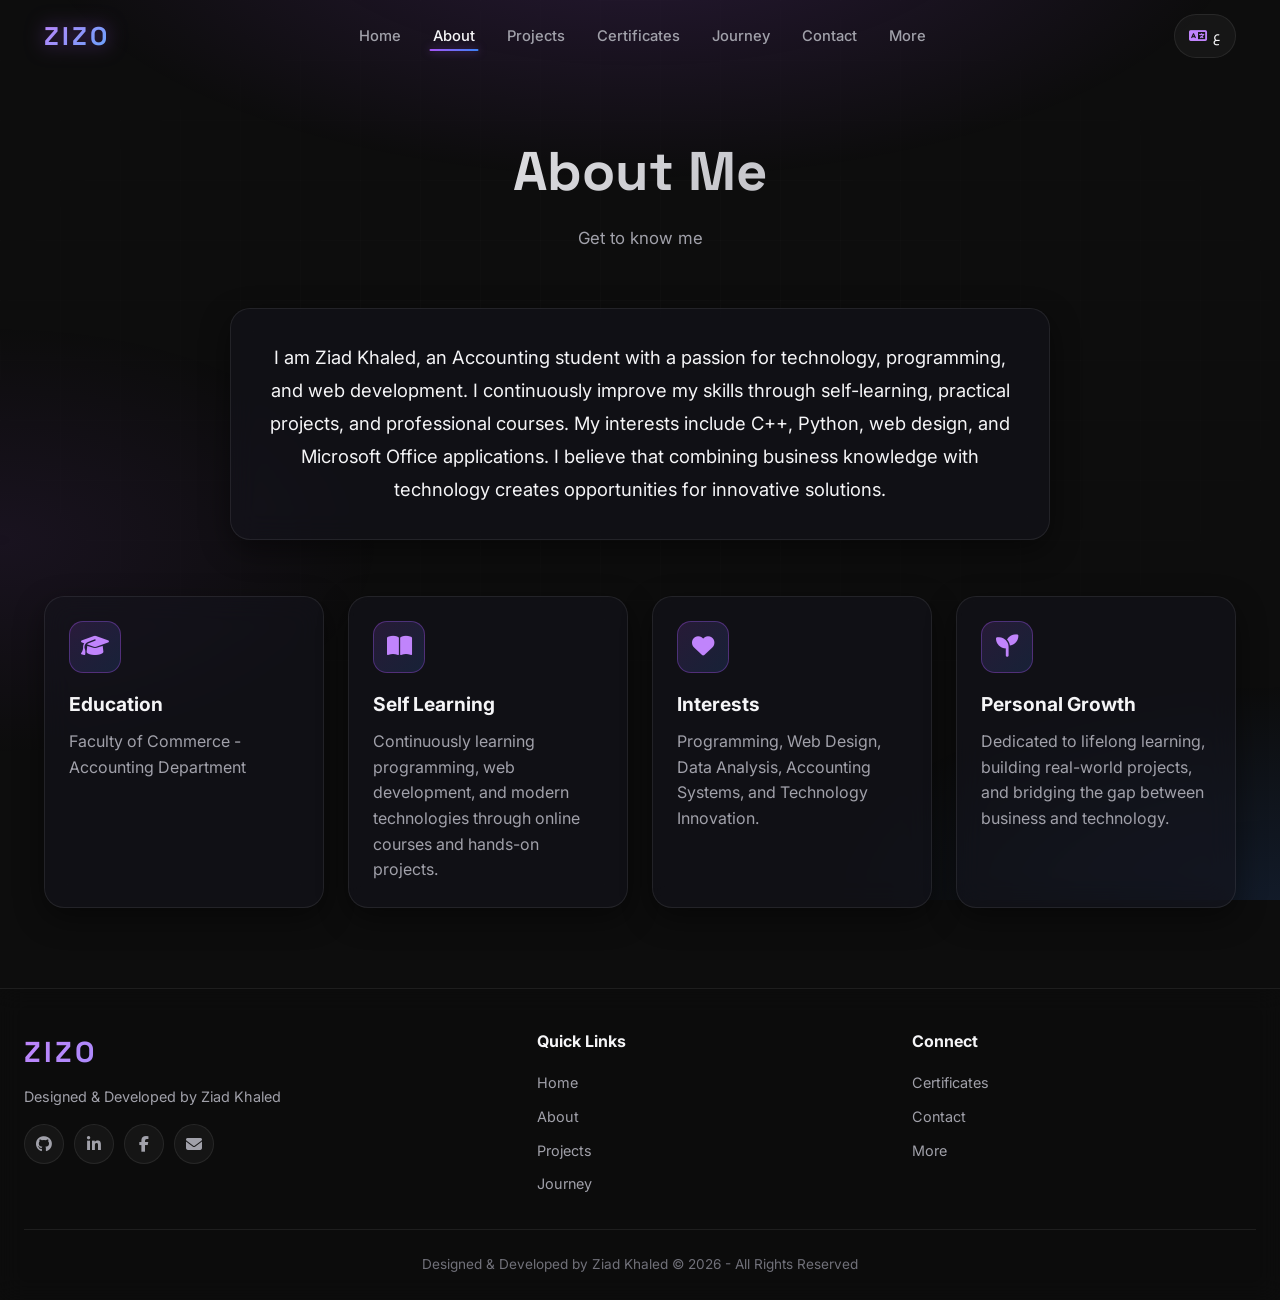
==== about.html @ fcb0c863 "Add files via upload" ====
<!DOCTYPE html>
<html lang="en" dir="ltr">
<head>
  <meta charset="UTF-8">
  <meta name="viewport" content="width=device-width, initial-scale=1.0, viewport-fit=cover">
  <meta name="description" content="About Ziad Khaled - Accounting student passionate about technology, programming, and web development.">
  <meta name="author" content="Ziad Khaled">
  <meta name="theme-color" content="#0D0D0D">
  <title>ZIZO | About</title>
  <link rel="preconnect" href="https://fonts.googleapis.com">
  <link rel="preconnect" href="https://fonts.gstatic.com" crossorigin>
  <link href="https://fonts.googleapis.com/css2?family=Inter:wght@400;500;600;700&family=Space+Grotesk:wght@500;600;700&family=Cairo:wght@400;600;700&display=swap" rel="stylesheet">
  <link rel="stylesheet" href="https://cdnjs.cloudflare.com/ajax/libs/font-awesome/6.5.1/css/all.min.css">
  <link rel="stylesheet" href="css/style.css">
  <link rel="stylesheet" href="css/animations.css">
  <link rel="stylesheet" href="css/responsive.css">
  <link rel="stylesheet" href="css/themes.css">
</head>
<body>
  <nav class="navbar">
    <div class="nav-inner">
      <a href="index.html" class="nav-logo">ZIZO</a>
      <ul class="nav-links">
        <li><a href="index.html" data-i18n="nav.home">Home</a></li>
        <li><a href="about.html" data-i18n="nav.about">About</a></li>
        <li><a href="projects.html" data-i18n="nav.projects">Projects</a></li>
        <li><a href="certificates.html" data-i18n="nav.certificates">Certificates</a></li>
        <li><a href="journey.html" data-i18n="nav.journey">Journey</a></li>
        <li><a href="contact.html" data-i18n="nav.contact">Contact</a></li>
        <li><a href="more.html" data-i18n="nav.more">More</a></li>
      </ul>
      <div class="nav-right">
        <button class="lang-switch" aria-label="Switch language"><i class="fa-solid fa-language"></i><span>ع</span></button>
        <button class="nav-toggle" aria-label="Toggle menu"><span></span><span></span><span></span></button>
      </div>
    </div>
  </nav>

  <main>
    <div class="page page-fade">
      <div class="page-header reveal">
        <h1 class="page-title" data-i18n="about.title">About Me</h1>
        <p class="page-subtitle" data-i18n="about.subtitle">Get to know me</p>
      </div>

      <p class="about-bio glass-card reveal" data-i18n="about.bio">I am Ziad Khaled, an Accounting student with a passion for technology, programming, and web development.</p>

      <div class="about-grid">
        <div class="about-card glass-card reveal">
          <div class="icon"><i class="fa-solid fa-graduation-cap"></i></div>
          <h3 data-i18n="about.educationTitle">Education</h3>
          <p data-i18n="about.education">Faculty of Commerce - Accounting Department</p>
        </div>
        <div class="about-card glass-card reveal">
          <div class="icon"><i class="fa-solid fa-book-open"></i></div>
          <h3 data-i18n="about.selfLearningTitle">Self Learning</h3>
          <p data-i18n="about.selfLearning">Continuously learning programming and modern technologies.</p>
        </div>
        <div class="about-card glass-card reveal">
          <div class="icon"><i class="fa-solid fa-heart"></i></div>
          <h3 data-i18n="about.interestsTitle">Interests</h3>
          <p data-i18n="about.interests">Programming, Web Design, Data Analysis, Accounting Systems.</p>
        </div>
        <div class="about-card glass-card reveal">
          <div class="icon"><i class="fa-solid fa-seedling"></i></div>
          <h3 data-i18n="about.growthTitle">Personal Growth</h3>
          <p data-i18n="about.growth">Dedicated to lifelong learning and building real-world projects.</p>
        </div>
      </div>
    </div>
  </main>

  <footer class="footer">
    <div class="footer-inner">
      <div class="footer-brand">
        <div class="logo">ZIZO</div>
        <p data-i18n="footer.designedBy">Designed &amp; Developed by Ziad Khaled</p>
        <div class="footer-social" style="margin-top:16px">
          <a href="https://github.com/ziadx6" target="_blank" rel="noopener" aria-label="GitHub"><i class="fa-brands fa-github"></i></a>
          <a href="https://www.linkedin.com/in/ziad-khalid-x6" target="_blank" rel="noopener" aria-label="LinkedIn"><i class="fa-brands fa-linkedin-in"></i></a>
          <a href="https://www.facebook.com/Ziad.x6" target="_blank" rel="noopener" aria-label="Facebook"><i class="fa-brands fa-facebook-f"></i></a>
          <a href="mailto:ziad.khalid.x6@gmail.com" aria-label="Email"><i class="fa-solid fa-envelope"></i></a>
        </div>
      </div>
      <div class="footer-col">
        <h4 data-i18n="footer.quickLinks">Quick Links</h4>
        <ul>
          <li><a href="index.html" data-i18n="nav.home">Home</a></li>
          <li><a href="about.html" data-i18n="nav.about">About</a></li>
          <li><a href="projects.html" data-i18n="nav.projects">Projects</a></li>
          <li><a href="journey.html" data-i18n="nav.journey">Journey</a></li>
        </ul>
      </div>
      <div class="footer-col">
        <h4 data-i18n="footer.connect">Connect</h4>
        <ul>
          <li><a href="certificates.html" data-i18n="nav.certificates">Certificates</a></li>
          <li><a href="contact.html" data-i18n="nav.contact">Contact</a></li>
          <li><a href="more.html" data-i18n="nav.more">More</a></li>
        </ul>
      </div>
    </div>
    <div class="footer-bottom">
      <span data-i18n="footer.designedBy">Designed &amp; Developed by Ziad Khaled</span> &copy; <span id="year"></span> - <span data-i18n="footer.rights">All Rights Reserved</span>
    </div>
  </footer>

  <script src="js/storage.js"></script>
  <script src="js/translations.js"></script>
  <script src="js/language.js"></script>
  <script src="js/main.js"></script>
  <script>document.getElementById('year').textContent = new Date().getFullYear();</script>
</body>
</html>
---- css/style.css ----
:root {
  --bg: #0D0D0D;
  --bg-soft: #141414;
  --bg-card: rgba(20, 20, 30, 0.55);
  --surface: rgba(255, 255, 255, 0.04);
  --surface-hover: rgba(255, 255, 255, 0.08);

  --purple: #A855F7;
  --purple-bright: #C084FC;
  --purple-neon: #B15CFF;
  --purple-glow: rgba(168, 85, 247, 0.55);
  --purple-soft: rgba(168, 85, 247, 0.15);

  --blue: #3B82F6;
  --blue-bright: #60A5FA;
  --blue-glow: rgba(59, 130, 246, 0.5);
  --blue-soft: rgba(59, 130, 246, 0.15);

  --text: #F5F5F7;
  --text-muted: #A1A1AA;
  --text-dim: #71717A;

  --border: rgba(255, 255, 255, 0.08);
  --border-glow: rgba(168, 85, 247, 0.35);

  --success: #22C55E;
  --warning: #F59E0B;
  --error: #EF4444;

  --radius-sm: 8px;
  --radius: 14px;
  --radius-lg: 20px;
  --radius-xl: 28px;

  --glass-blur: 14px;

  --shadow-sm: 0 4px 12px rgba(0, 0, 0, 0.3);
  --shadow: 0 10px 30px rgba(0, 0, 0, 0.45);
  --shadow-lg: 0 20px 60px rgba(0, 0, 0, 0.55);
  --shadow-neon: 0 0 24px rgba(168, 85, 247, 0.35);

  --space-1: 8px;
  --space-2: 16px;
  --space-3: 24px;
  --space-4: 32px;
  --space-5: 40px;
  --space-6: 56px;
  --space-7: 80px;
  --space-8: 112px;

  --font-sans: 'Inter', 'Cairo', -apple-system, BlinkMacSystemFont, 'Segoe UI', sans-serif;
  --font-display: 'Space Grotesk', 'Cairo', sans-serif;

  --header-h: 72px;
  --max-w: 1240px;
  --transition: 0.3s cubic-bezier(0.4, 0, 0.2, 1);
  --transition-slow: 0.6s cubic-bezier(0.4, 0, 0.2, 1);
}

* {
  margin: 0;
  padding: 0;
  box-sizing: border-box;
}

html {
  scroll-behavior: smooth;
  -webkit-text-size-adjust: 100%;
}

body {
  font-family: var(--font-sans);
  background: var(--bg);
  color: var(--text);
  line-height: 1.6;
  overflow-x: hidden;
  min-height: 100vh;
  position: relative;
}

body.no-scroll {
  overflow: hidden;
}

body::before {
  content: '';
  position: fixed;
  inset: 0;
  background:
    radial-gradient(ellipse 80% 50% at 50% -10%, rgba(168, 85, 247, 0.18), transparent 60%),
    radial-gradient(ellipse 60% 40% at 100% 100%, rgba(59, 130, 246, 0.12), transparent 60%),
    radial-gradient(ellipse 50% 40% at 0% 60%, rgba(168, 85, 247, 0.08), transparent 60%);
  z-index: -2;
  pointer-events: none;
}

body::after {
  content: '';
  position: fixed;
  inset: 0;
  background-image:
    linear-gradient(rgba(255, 255, 255, 0.015) 1px, transparent 1px),
    linear-gradient(90deg, rgba(255, 255, 255, 0.015) 1px, transparent 1px);
  background-size: 60px 60px;
  z-index: -1;
  pointer-events: none;
  mask-image: radial-gradient(ellipse 100% 80% at 50% 40%, black, transparent 80%);
}

a { color: inherit; text-decoration: none; }
ul { list-style: none; }
img { max-width: 100%; display: block; }
button { font-family: inherit; cursor: pointer; border: none; background: none; }
input, textarea { font-family: inherit; }

::selection {
  background: var(--purple-glow);
  color: #fff;
}

::-webkit-scrollbar { width: 10px; }
::-webkit-scrollbar-track { background: var(--bg); }
::-webkit-scrollbar-thumb {
  background: linear-gradient(var(--purple), var(--blue));
  border-radius: 10px;
}

/* ============ LOADING SCREEN ============ */
.loading-screen {
  position: fixed;
  inset: 0;
  z-index: 10000;
  background: var(--bg);
  display: flex;
  flex-direction: column;
  align-items: center;
  justify-content: center;
  gap: 28px;
  transition: opacity 0.6s ease, visibility 0.6s ease;
}
.loading-screen.hidden {
  opacity: 0;
  visibility: hidden;
  pointer-events: none;
}
.loading-brand {
  font-family: var(--font-display);
  font-size: clamp(3rem, 10vw, 5.5rem);
  font-weight: 700;
  letter-spacing: 6px;
  background: linear-gradient(135deg, var(--purple-bright), var(--blue-bright));
  -webkit-background-clip: text;
  background-clip: text;
  color: transparent;
  filter: drop-shadow(0 0 28px var(--purple-glow));
  animation: pulseGlow 2s ease-in-out infinite;
}
.loading-text {
  color: var(--text-muted);
  font-size: 0.95rem;
  letter-spacing: 1px;
  text-transform: uppercase;
}
.loading-bar {
  width: min(260px, 70vw);
  height: 4px;
  background: rgba(255, 255, 255, 0.08);
  border-radius: 99px;
  overflow: hidden;
}
.loading-bar-fill {
  height: 100%;
  width: 0;
  background: linear-gradient(90deg, var(--purple), var(--blue));
  border-radius: 99px;
  animation: loadFill 1.6s ease-in-out forwards;
  box-shadow: 0 0 12px var(--purple-glow);
}

/* ============ INTRO SCREEN ============ */
.intro-screen {
  position: fixed;
  inset: 0;
  z-index: 9000;
  background: radial-gradient(ellipse at center, #15101f 0%, var(--bg) 70%);
  display: flex;
  flex-direction: column;
  align-items: center;
  justify-content: center;
  gap: 32px;
  padding: var(--space-3);
  transition: opacity 0.7s ease, visibility 0.7s ease;
}
.intro-screen.hidden {
  opacity: 0;
  visibility: hidden;
  pointer-events: none;
}
#particles-intro {
  position: absolute;
  inset: 0;
  z-index: 0;
}
.intro-inner {
  position: relative;
  z-index: 2;
  display: flex;
  flex-direction: column;
  align-items: center;
  gap: 28px;
  text-align: center;
}
.intro-profile {
  width: 140px;
  height: 140px;
  border-radius: 50%;
  background: linear-gradient(135deg, var(--purple), var(--blue));
  padding: 4px;
  animation: float 4s ease-in-out infinite;
  box-shadow: 0 0 50px var(--purple-glow);
}
.intro-profile img {
  width: 100%;
  height: 100%;
  border-radius: 50%;
  object-fit: cover;
  background: var(--bg-soft);
}
.intro-brand {
  font-family: var(--font-display);
  font-size: clamp(3.5rem, 12vw, 6rem);
  font-weight: 700;
  letter-spacing: 8px;
  background: linear-gradient(135deg, var(--purple-bright), var(--blue-bright));
  -webkit-background-clip: text;
  background-clip: text;
  color: transparent;
  filter: drop-shadow(0 0 32px var(--purple-glow));
  line-height: 1;
}
.intro-underline {
  width: 0;
  height: 3px;
  background: linear-gradient(90deg, var(--purple), var(--blue));
  border-radius: 99px;
  box-shadow: 0 0 16px var(--purple-glow);
  animation: underlineGrow 1.4s ease 0.4s forwards;
}
.intro-typed {
  font-size: clamp(1.1rem, 3.5vw, 1.6rem);
  color: var(--text);
  min-height: 2.4em;
  font-weight: 500;
  display: flex;
  align-items: center;
  justify-content: center;
  flex-wrap: wrap;
  gap: 4px;
}
.intro-typed .cursor {
  display: inline-block;
  width: 3px;
  height: 1.2em;
  background: var(--purple-bright);
  margin-inline-start: 4px;
  animation: blink 0.9s step-end infinite;
  box-shadow: 0 0 8px var(--purple-glow);
}
.intro-enter {
  margin-top: 12px;
  padding: 16px 44px;
  font-size: 1.05rem;
  font-weight: 600;
  letter-spacing: 1px;
  color: #fff;
  border-radius: 99px;
  background: linear-gradient(135deg, var(--purple), var(--blue));
  box-shadow: 0 8px 30px var(--purple-glow);
  transition: transform var(--transition), box-shadow var(--transition);
  position: relative;
  overflow: hidden;
}
.intro-enter::before {
  content: '';
  position: absolute;
  inset: 0;
  background: linear-gradient(135deg, var(--blue), var(--purple));
  opacity: 0;
  transition: opacity var(--transition);
}
.intro-enter span { position: relative; z-index: 1; }
.intro-enter:hover {
  transform: scale(1.06);
  box-shadow: 0 12px 44px var(--purple-glow), 0 0 24px var(--blue-glow);
}
.intro-enter:hover::before { opacity: 1; }
.intro-lang {
  margin-top: 4px;
  padding: 8px 16px;
  font-size: 0.8rem;
  opacity: 0.8;
  border: 1px solid var(--border);
  background: var(--surface);
}
.intro-lang:hover { opacity: 1; }

/* ============ NAVBAR ============ */
.navbar {
  position: fixed;
  top: 0;
  left: 0;
  right: 0;
  height: var(--header-h);
  z-index: 1000;
  display: flex;
  align-items: center;
  transition: background var(--transition), box-shadow var(--transition), backdrop-filter var(--transition);
}
.navbar.scrolled {
  background: rgba(13, 13, 13, 0.72);
  backdrop-filter: blur(16px);
  -webkit-backdrop-filter: blur(16px);
  box-shadow: 0 4px 24px rgba(0, 0, 0, 0.4);
  border-bottom: 1px solid var(--border);
}
.nav-inner {
  width: 100%;
  max-width: var(--max-w);
  margin: 0 auto;
  padding: 0 var(--space-3);
  display: flex;
  align-items: center;
  justify-content: space-between;
  gap: var(--space-3);
}
.nav-logo {
  font-family: var(--font-display);
  font-size: 1.6rem;
  font-weight: 700;
  letter-spacing: 3px;
  background: linear-gradient(135deg, var(--purple-bright), var(--blue-bright));
  -webkit-background-clip: text;
  background-clip: text;
  color: transparent;
  filter: drop-shadow(0 0 10px var(--purple-glow));
  transition: filter var(--transition);
}
.nav-logo:hover { filter: drop-shadow(0 0 18px var(--purple-glow)); }
.nav-links {
  display: flex;
  align-items: center;
  gap: 4px;
}
.nav-links a {
  position: relative;
  padding: 8px 14px;
  font-size: 0.92rem;
  font-weight: 500;
  color: var(--text-muted);
  border-radius: var(--radius-sm);
  transition: color var(--transition), background var(--transition);
}
.nav-links a::after {
  content: '';
  position: absolute;
  bottom: 2px;
  left: 50%;
  transform: translateX(-50%);
  width: 0;
  height: 2px;
  background: linear-gradient(90deg, var(--purple), var(--blue));
  border-radius: 99px;
  transition: width var(--transition);
  box-shadow: 0 0 8px var(--purple-glow);
}
.nav-links a:hover { color: var(--text); }
.nav-links a:hover::after,
.nav-links a.active::after { width: 70%; }
.nav-links a.active { color: var(--text); }
.nav-right { display: flex; align-items: center; gap: 10px; }
.lang-switch {
  display: flex;
  align-items: center;
  gap: 6px;
  padding: 8px 14px;
  border-radius: 99px;
  border: 1px solid var(--border);
  background: var(--surface);
  color: var(--text);
  font-size: 0.85rem;
  font-weight: 600;
  transition: border-color var(--transition), background var(--transition), box-shadow var(--transition);
}
.lang-switch:hover {
  border-color: var(--border-glow);
  background: var(--purple-soft);
  box-shadow: var(--shadow-neon);
}
.lang-switch i { font-size: 0.9rem; color: var(--purple-bright); }
.nav-toggle {
  display: none;
  flex-direction: column;
  gap: 5px;
  padding: 8px;
}
.nav-toggle span {
  width: 24px;
  height: 2px;
  background: var(--text);
  border-radius: 2px;
  transition: transform var(--transition), opacity var(--transition);
}
.nav-toggle.active span:nth-child(1) { transform: translateY(7px) rotate(45deg); }
.nav-toggle.active span:nth-child(2) { opacity: 0; }
.nav-toggle.active span:nth-child(3) { transform: translateY(-7px) rotate(-45deg); }

/* ============ MAIN LAYOUT ============ */
main { padding-top: var(--header-h); }
.page { max-width: var(--max-w); margin: 0 auto; padding: var(--space-6) var(--space-3) var(--space-7); }
.page-header { text-align: center; margin-bottom: var(--space-6); }
.page-title {
  font-family: var(--font-display);
  font-size: clamp(2.2rem, 6vw, 3.4rem);
  font-weight: 700;
  margin-bottom: 10px;
  background: linear-gradient(135deg, #fff, var(--text-muted));
  -webkit-background-clip: text;
  background-clip: text;
  color: transparent;
}
.page-subtitle { color: var(--text-muted); font-size: 1.05rem; }

/* ============ HERO (HOME) ============ */
.hero {
  min-height: calc(100vh - var(--header-h));
  display: flex;
  align-items: center;
  justify-content: center;
  padding: var(--space-6) var(--space-3);
}
.hero-inner {
  max-width: var(--max-w);
  display: grid;
  grid-template-columns: 1.1fr 0.9fr;
  gap: var(--space-6);
  align-items: center;
  width: 100%;
}
.hero-text { text-align: start; }
.hero-greeting {
  display: inline-flex;
  align-items: center;
  gap: 8px;
  padding: 6px 16px;
  border-radius: 99px;
  background: var(--purple-soft);
  border: 1px solid var(--border-glow);
  color: var(--purple-bright);
  font-size: 0.85rem;
  font-weight: 600;
  margin-bottom: var(--space-2);
}
.hero-greeting i { font-size: 0.8rem; }
.hero-name {
  font-family: var(--font-display);
  font-size: clamp(2.5rem, 7vw, 4.5rem);
  font-weight: 700;
  line-height: 1.1;
  margin-bottom: var(--space-2);
  background: linear-gradient(135deg, #fff 30%, var(--purple-bright) 70%, var(--blue-bright));
  -webkit-background-clip: text;
  background-clip: text;
  color: transparent;
}
.hero-typed {
  font-size: clamp(1.2rem, 3.5vw, 1.7rem);
  font-weight: 600;
  color: var(--purple-bright);
  min-height: 2em;
  margin-bottom: var(--space-2);
  text-shadow: 0 0 18px var(--purple-glow);
  display: flex;
  align-items: center;
  flex-wrap: wrap;
  gap: 4px;
}
.hero-typed .cursor {
  display: inline-block;
  width: 3px;
  height: 1.1em;
  background: var(--purple-bright);
  margin-inline-start: 4px;
  animation: blink 0.9s step-end infinite;
  box-shadow: 0 0 8px var(--purple-glow);
}
.hero-intro {
  color: var(--text-muted);
  font-size: 1.05rem;
  max-width: 560px;
  margin-bottom: var(--space-3);
}
.hero-cta {
  display: inline-flex;
  align-items: center;
  gap: 10px;
  padding: 14px 34px;
  border-radius: 99px;
  font-weight: 600;
  color: #fff;
  background: linear-gradient(135deg, var(--purple), var(--blue));
  box-shadow: 0 8px 28px var(--purple-glow);
  transition: transform var(--transition), box-shadow var(--transition);
}
.hero-cta:hover {
  transform: translateY(-3px);
  box-shadow: 0 14px 40px var(--purple-glow), 0 0 20px var(--blue-glow);
}
.hero-visual {
  display: flex;
  justify-content: center;
  align-items: center;
  position: relative;
}
.hero-profile {
  width: min(380px, 80vw);
  aspect-ratio: 1;
  border-radius: 32px;
  background: linear-gradient(135deg, var(--purple), var(--blue));
  padding: 5px;
  position: relative;
  box-shadow: 0 0 60px var(--purple-glow), var(--shadow-lg);
  animation: float 5s ease-in-out infinite;
}
.hero-profile::before {
  content: '';
  position: absolute;
  inset: -20px;
  border-radius: 40px;
  border: 1px solid var(--border-glow);
  opacity: 0.5;
  animation: spin 18s linear infinite;
}
.hero-profile img {
  width: 100%;
  height: 100%;
  border-radius: 28px;
  object-fit: cover;
  background: var(--bg-soft);
}
.hero-orb {
  position: absolute;
  border-radius: 50%;
  filter: blur(40px);
  z-index: -1;
}
.hero-orb.one { width: 200px; height: 200px; background: var(--purple-glow); top: -30px; right: -30px; }
.hero-orb.two { width: 180px; height: 180px; background: var(--blue-glow); bottom: -20px; left: -20px; }

/* ============ QUICK STATS ============ */
.stats {
  display: grid;
  grid-template-columns: repeat(3, 1fr);
  gap: var(--space-2);
  margin: var(--space-6) auto;
  max-width: var(--max-w);
  padding: 0 var(--space-3);
}
.stat-card {
  text-align: center;
  padding: var(--space-3) var(--space-2);
  border-radius: var(--radius-lg);
  background: var(--bg-card);
  border: 1px solid var(--border);
  backdrop-filter: blur(var(--glass-blur));
  -webkit-backdrop-filter: blur(var(--glass-blur));
  transition: transform var(--transition), border-color var(--transition), box-shadow var(--transition);
}
.stat-card:hover {
  transform: translateY(-6px);
  border-color: var(--border-glow);
  box-shadow: var(--shadow-neon);
}
.stat-number {
  font-family: var(--font-display);
  font-size: clamp(2rem, 5vw, 3rem);
  font-weight: 700;
  background: linear-gradient(135deg, var(--purple-bright), var(--blue-bright));
  -webkit-background-clip: text;
  background-clip: text;
  color: transparent;
  line-height: 1;
}
.stat-label { color: var(--text-muted); font-size: 0.9rem; margin-top: 6px; }

/* ============ SECTION ============ */
.section { padding: var(--space-6) var(--space-3); max-width: var(--max-w); margin: 0 auto; }
.section-head { text-align: center; margin-bottom: var(--space-5); }
.section-head h2 {
  font-family: var(--font-display);
  font-size: clamp(1.8rem, 5vw, 2.6rem);
  font-weight: 700;
  margin-bottom: 8px;
  background: linear-gradient(135deg, #fff, var(--text-muted));
  -webkit-background-clip: text;
  background-clip: text;
  color: transparent;
}
.section-head p { color: var(--text-muted); }
.section-head .view-all {
  display: inline-block;
  margin-top: var(--space-2);
  color: var(--purple-bright);
  font-weight: 600;
  font-size: 0.95rem;
  transition: gap var(--transition);
}
.section-head .view-all:hover { text-shadow: 0 0 12px var(--purple-glow); }

/* ============ GLASS CARD ============ */
.glass-card {
  background: var(--bg-card);
  border: 1px solid var(--border);
  border-radius: var(--radius-lg);
  backdrop-filter: blur(var(--glass-blur));
  -webkit-backdrop-filter: blur(var(--glass-blur));
  box-shadow: var(--shadow);
}

/* ============ ABOUT ============ */
.about-bio {
  font-size: 1.15rem;
  line-height: 1.8;
  color: var(--text);
  max-width: 820px;
  margin: 0 auto var(--space-6);
  text-align: center;
  padding: var(--space-4);
}
.about-grid {
  display: grid;
  grid-template-columns: repeat(auto-fit, minmax(260px, 1fr));
  gap: var(--space-3);
}
.about-card {
  padding: var(--space-3);
  transition: transform var(--transition), border-color var(--transition), box-shadow var(--transition);
}
.about-card:hover {
  transform: translateY(-6px);
  border-color: var(--border-glow);
  box-shadow: var(--shadow-neon);
}
.about-card .icon {
  width: 52px;
  height: 52px;
  border-radius: var(--radius);
  display: flex;
  align-items: center;
  justify-content: center;
  background: linear-gradient(135deg, var(--purple-soft), var(--blue-soft));
  border: 1px solid var(--border-glow);
  color: var(--purple-bright);
  font-size: 1.4rem;
  margin-bottom: var(--space-2);
}
.about-card h3 { font-size: 1.2rem; margin-bottom: 10px; }
.about-card p { color: var(--text-muted); }

/* ============ PROJECTS ============ */
.projects-grid {
  display: grid;
  grid-template-columns: repeat(auto-fill, minmax(320px, 1fr));
  gap: var(--space-3);
}
.project-card {
  overflow: hidden;
  display: flex;
  flex-direction: column;
  transition: transform var(--transition), border-color var(--transition), box-shadow var(--transition);
}
.project-card:hover {
  transform: translateY(-8px);
  border-color: var(--border-glow);
  box-shadow: var(--shadow-neon);
}
.project-img {
  aspect-ratio: 16 / 9;
  background: linear-gradient(135deg, var(--purple-soft), var(--blue-soft));
  display: flex;
  align-items: center;
  justify-content: center;
  position: relative;
  overflow: hidden;
}
.project-img::after {
  content: '';
  position: absolute;
  inset: 0;
  background: linear-gradient(180deg, transparent 50%, rgba(13,13,13,0.6));
}
.project-img i {
  font-size: 3rem;
  color: var(--purple-bright);
  filter: drop-shadow(0 0 14px var(--purple-glow));
  z-index: 1;
}
.project-body { padding: var(--space-2); display: flex; flex-direction: column; gap: 12px; flex: 1; }
.project-body h3 { font-size: 1.25rem; }
.project-body p { color: var(--text-muted); font-size: 0.95rem; flex: 1; }
.project-features { display: flex; flex-wrap: wrap; gap: 6px; }
.project-features li {
  font-size: 0.78rem;
  padding: 4px 10px;
  border-radius: 99px;
  background: var(--surface);
  border: 1px solid var(--border);
  color: var(--text-muted);
}
.project-files {
  display: flex;
  flex-wrap: wrap;
  gap: 8px;
  padding-top: 10px;
  padding-bottom: 10px;
  border-top: 1px solid var(--border);
  border-bottom: 1px solid var(--border);
}
.project-file {
  display: inline-flex;
  align-items: center;
  gap: 6px;
  padding: 6px 12px;
  border-radius: var(--radius);
  background: var(--surface);
  border: 1px solid var(--border-glow);
  color: var(--purple-bright);
  font-size: 0.75rem;
  font-weight: 600;
  text-decoration: none;
  transition: all var(--transition);
  white-space: nowrap;
}
.project-file:hover {
  background: var(--purple-soft);
  border-color: var(--purple);
  box-shadow: 0 4px 12px var(--purple-glow);
  transform: translateY(-2px);
}
.project-file i { font-size: 0.85rem; }
.project-file span { overflow: hidden; text-overflow: ellipsis; max-width: 100px; }
.project-tech {
  display: flex;
  flex-wrap: wrap;
  gap: 6px;
  padding-top: 10px;
  border-top: 1px solid var(--border);
}
.project-tech span {
  font-size: 0.75rem;
  color: var(--blue-bright);
  font-weight: 600;
}
.project-link {
  align-self: flex-start;
  color: var(--purple-bright);
  font-weight: 600;
  font-size: 0.9rem;
  display: inline-flex;
  align-items: center;
  gap: 6px;
  transition: gap var(--transition);
}
.project-link:hover { gap: 12px; text-shadow: 0 0 10px var(--purple-glow); }

/* ============ CERTIFICATES ============ */
.cert-toolbar {
  display: flex;
  flex-wrap: wrap;
  gap: var(--space-2);
  align-items: center;
  justify-content: space-between;
  margin-bottom: var(--space-4);
}
.cert-search {
  position: relative;
  flex: 1;
  min-width: 240px;
  max-width: 420px;
}
.cert-search i {
  position: absolute;
  top: 50%;
  transform: translateY(-50%);
  inset-inline-start: 16px;
  color: var(--text-dim);
}
.cert-search input {
  width: 100%;
  padding: 14px 16px 14px 46px;
  border-radius: 99px;
  background: var(--bg-card);
  border: 1px solid var(--border);
  color: var(--text);
  font-size: 0.95rem;
  transition: border-color var(--transition), box-shadow var(--transition);
}
[dir="rtl"] .cert-search input { padding: 14px 46px 14px 16px; }
.cert-search input:focus {
  outline: none;
  border-color: var(--border-glow);
  box-shadow: var(--shadow-neon);
}
.cert-filters { display: flex; flex-wrap: wrap; gap: 8px; }
.cert-filter {
  padding: 8px 18px;
  border-radius: 99px;
  background: var(--surface);
  border: 1px solid var(--border);
  color: var(--text-muted);
  font-size: 0.85rem;
  font-weight: 600;
  transition: all var(--transition);
}
.cert-filter:hover { color: var(--text); border-color: var(--border-glow); }
.cert-filter.active {
  background: linear-gradient(135deg, var(--purple), var(--blue));
  border-color: transparent;
  color: #fff;
  box-shadow: 0 4px 16px var(--purple-glow);
}
.cert-grid {
  display: grid;
  grid-template-columns: repeat(auto-fill, minmax(300px, 1fr));
  gap: var(--space-3);
}
.cert-card {
  overflow: hidden;
  display: flex;
  flex-direction: column;
  transition: transform var(--transition), border-color var(--transition), box-shadow var(--transition);
}
.cert-card:hover {
  transform: translateY(-8px);
  border-color: var(--border-glow);
  box-shadow: var(--shadow-neon);
}
.cert-img {
  aspect-ratio: 4 / 3;
  background: linear-gradient(135deg, var(--purple-soft), var(--blue-soft));
  display: flex;
  align-items: center;
  justify-content: center;
  position: relative;
}
.cert-img i {
  font-size: 3.5rem;
  color: var(--purple-bright);
  filter: drop-shadow(0 0 14px var(--purple-glow));
}
.cert-img .cat-badge {
  position: absolute;
  top: 12px;
  inset-inline-end: 12px;
  padding: 4px 12px;
  border-radius: 99px;
  background: rgba(13,13,13,0.7);
  border: 1px solid var(--border-glow);
  font-size: 0.72rem;
  font-weight: 600;
  color: var(--purple-bright);
  backdrop-filter: blur(8px);
}
.cert-body { padding: var(--space-2); display: flex; flex-direction: column; gap: 10px; flex: 1; }
.cert-body h3 { font-size: 1.1rem; line-height: 1.4; }
.cert-issuer { color: var(--text-dim); font-size: 0.85rem; }
.cert-download {
  margin-top: auto;
  display: inline-flex;
  align-items: center;
  justify-content: center;
  gap: 8px;
  padding: 10px;
  border-radius: var(--radius);
  background: var(--surface);
  border: 1px solid var(--border);
  color: var(--text);
  font-weight: 600;
  font-size: 0.88rem;
  transition: all var(--transition);
}
.cert-download:hover {
  background: linear-gradient(135deg, var(--purple), var(--blue));
  border-color: transparent;
  box-shadow: var(--shadow-neon);
}
.cert-empty {
  grid-column: 1 / -1;
  text-align: center;
  padding: var(--space-6);
  color: var(--text-dim);
  font-size: 1.1rem;
}

/* ============ TIMELINE ============ */
.timeline {
  position: relative;
  max-width: 900px;
  margin: 0 auto;
  padding: var(--space-4) 0;
}
.timeline::before {
  content: '';
  position: absolute;
  top: 0;
  bottom: 0;
  left: 50%;
  transform: translateX(-50%);
  width: 3px;
  background: linear-gradient(180deg, transparent, var(--purple), var(--blue), transparent);
  border-radius: 99px;
  box-shadow: 0 0 16px var(--purple-glow);
}
[dir="rtl"] .timeline::before { left: 50%; }
.tl-item {
  position: relative;
  width: 50%;
  padding: var(--space-2) var(--space-3);
  margin-bottom: var(--space-2);
}
.tl-item:nth-child(odd) { inset-inline-start: 0; text-align: end; padding-inline-end: var(--space-4); padding-inline-start: 0; }
.tl-item:nth-child(even) { inset-inline-start: 50%; text-align: start; padding-inline-start: var(--space-4); padding-inline-end: 0; }
.tl-dot {
  position: absolute;
  top: 28px;
  width: 18px;
  height: 18px;
  border-radius: 50%;
  background: linear-gradient(135deg, var(--purple), var(--blue));
  box-shadow: 0 0 16px var(--purple-glow), 0 0 0 4px rgba(13,13,13,0.9);
  z-index: 2;
}
.tl-item:nth-child(odd) .tl-dot { inset-inline-end: -9px; }
.tl-item:nth-child(even) .tl-dot { inset-inline-start: -9px; }
.tl-card {
  padding: var(--space-2) var(--space-3);
  transition: transform var(--transition), border-color var(--transition), box-shadow var(--transition);
}
.tl-card:hover {
  transform: scale(1.03);
  border-color: var(--border-glow);
  box-shadow: var(--shadow-neon);
}
.tl-year {
  font-family: var(--font-display);
  font-size: 1.3rem;
  font-weight: 700;
  color: var(--purple-bright);
  margin-bottom: 6px;
  text-shadow: 0 0 12px var(--purple-glow);
}
.tl-card h3,
.tl-card p,
.tl-card .tl-year {
  text-align: inherit;
}
.tl-card h3 { font-size: 1.1rem; margin-bottom: 6px; }
.tl-card p { color: var(--text-muted); font-size: 0.92rem; }

/* ============ CONTACT ============ */
.contact-wrap {
  display: grid;
  grid-template-columns: 1fr 1.2fr;
  gap: var(--space-4);
  max-width: 1000px;
  margin: 0 auto;
}
.contact-info { display: flex; flex-direction: column; gap: var(--space-2); }
.contact-item {
  display: flex;
  align-items: center;
  gap: var(--space-2);
  padding: var(--space-2);
  border-radius: var(--radius-lg);
  transition: transform var(--transition), border-color var(--transition), box-shadow var(--transition);
}
.contact-item:hover {
  transform: translateX(6px);
  border-color: var(--border-glow);
  box-shadow: var(--shadow-neon);
}
[dir="rtl"] .contact-item:hover { transform: translateX(-6px); }
.contact-item .icon {
  width: 48px;
  height: 48px;
  border-radius: var(--radius);
  display: flex;
  align-items: center;
  justify-content: center;
  background: linear-gradient(135deg, var(--purple-soft), var(--blue-soft));
  border: 1px solid var(--border-glow);
  font-size: 1.3rem;
  flex-shrink: 0;
}
.contact-item .icon.email { color: var(--blue-bright); }
.contact-item .icon.github { color: #fff; }
.contact-item .icon.linkedin { color: #0A66C2; }
.contact-item .icon.facebook { color: #1877F2; }
.contact-item .meta span { display: block; }
.contact-item .meta .label { color: var(--text-dim); font-size: 0.8rem; }
.contact-item .meta .value { color: var(--text); font-weight: 600; font-size: 0.95rem; word-break: break-word; }
.contact-form {
  padding: var(--space-3);
  display: flex;
  flex-direction: column;
  gap: var(--space-2);
}
.form-group { display: flex; flex-direction: column; gap: 6px; }
.form-group label { font-size: 0.88rem; color: var(--text-muted); font-weight: 500; }
.form-group input,
.form-group textarea {
  padding: 14px 16px;
  border-radius: var(--radius);
  background: var(--surface);
  border: 1px solid var(--border);
  color: var(--text);
  font-size: 0.95rem;
  transition: border-color var(--transition), box-shadow var(--transition);
}
.form-group textarea { resize: vertical; min-height: 120px; }
.form-group input:focus,
.form-group textarea:focus {
  outline: none;
  border-color: var(--border-glow);
  box-shadow: var(--shadow-neon);
}
.form-group input.error,
.form-group textarea.error { border-color: var(--error); box-shadow: 0 0 12px rgba(239,68,68,0.4); }
.form-error { color: var(--error); font-size: 0.8rem; min-height: 1em; }
.form-submit {
  padding: 15px;
  border-radius: var(--radius);
  background: linear-gradient(135deg, var(--purple), var(--blue));
  color: #fff;
  font-weight: 600;
  font-size: 1rem;
  box-shadow: 0 8px 24px var(--purple-glow);
  transition: transform var(--transition), box-shadow var(--transition);
  display: inline-flex;
  align-items: center;
  justify-content: center;
  gap: 8px;
}
.form-submit:hover { transform: translateY(-2px); box-shadow: 0 12px 32px var(--purple-glow); }
.form-success {
  padding: 14px;
  border-radius: var(--radius);
  background: rgba(34,197,94,0.12);
  border: 1px solid rgba(34,197,94,0.4);
  color: var(--success);
  font-weight: 600;
  text-align: center;
  display: none;
}
.form-success.show { display: block; animation: fadeInUp 0.5s ease; }

/* ============ MORE ============ */
.skills-grid {
  display: grid;
  grid-template-columns: repeat(auto-fit, minmax(260px, 1fr));
  gap: var(--space-3);
  margin-bottom: var(--space-6);
}
.skill-card {
  padding: var(--space-3);
  transition: transform var(--transition), border-color var(--transition), box-shadow var(--transition);
}
.skill-card:hover {
  transform: translateY(-6px);
  border-color: var(--border-glow);
  box-shadow: var(--shadow-neon);
}
.skill-card .icon {
  width: 52px;
  height: 52px;
  border-radius: var(--radius);
  display: flex;
  align-items: center;
  justify-content: center;
  background: linear-gradient(135deg, var(--purple-soft), var(--blue-soft));
  border: 1px solid var(--border-glow);
  color: var(--purple-bright);
  font-size: 1.4rem;
  margin-bottom: var(--space-2);
}
.skill-card h3 { font-size: 1.2rem; margin-bottom: var(--space-2); }
.skill-tags { display: flex; flex-wrap: wrap; gap: 8px; }
.skill-tags li {
  padding: 7px 14px;
  border-radius: 99px;
  background: var(--surface);
  border: 1px solid var(--border);
  font-size: 0.85rem;
  color: var(--text);
  transition: all var(--transition);
}
.skill-tags li:hover {
  background: var(--purple-soft);
  border-color: var(--border-glow);
  color: var(--purple-bright);
  transform: translateY(-2px);
}
.goals-list {
  display: flex;
  flex-direction: column;
  gap: var(--space-2);
  max-width: 680px;
  margin: 0 auto var(--space-6);
}
.goal-item {
  display: flex;
  align-items: center;
  gap: var(--space-2);
  padding: var(--space-2) var(--space-3);
  transition: transform var(--transition), border-color var(--transition);
}
.goal-item:hover { transform: translateX(8px); border-color: var(--border-glow); }
[dir="rtl"] .goal-item:hover { transform: translateX(-8px); }
.goal-item .num {
  width: 40px;
  height: 40px;
  border-radius: 50%;
  display: flex;
  align-items: center;
  justify-content: center;
  background: linear-gradient(135deg, var(--purple), var(--blue));
  color: #fff;
  font-weight: 700;
  flex-shrink: 0;
  font-family: var(--font-display);
  box-shadow: 0 0 14px var(--purple-glow);
}
.goal-item p { font-size: 1.05rem; }
.show-intro-btn {
  display: flex;
  margin: 0 auto;
  padding: 15px 36px;
  border-radius: 99px;
  background: var(--surface);
  border: 1px solid var(--border-glow);
  color: var(--purple-bright);
  font-weight: 600;
  font-size: 1rem;
  gap: 10px;
  align-items: center;
  transition: all var(--transition);
}
.show-intro-btn:hover {
  background: var(--purple-soft);
  box-shadow: var(--shadow-neon);
  transform: scale(1.04);
}

/* ============ FOOTER ============ */
.footer {
  border-top: 1px solid var(--border);
  padding: var(--space-5) var(--space-3) var(--space-3);
  background: rgba(13,13,13,0.6);
  backdrop-filter: blur(12px);
}
.footer-inner {
  max-width: var(--max-w);
  margin: 0 auto;
  display: grid;
  grid-template-columns: 1.4fr 1fr 1fr;
  gap: var(--space-4);
}
.footer-brand .logo {
  font-family: var(--font-display);
  font-size: 1.8rem;
  font-weight: 700;
  letter-spacing: 3px;
  background: linear-gradient(135deg, var(--purple-bright), var(--blue-bright));
  -webkit-background-clip: text;
  background-clip: text;
  color: transparent;
  margin-bottom: 10px;
}
.footer-brand p { color: var(--text-muted); font-size: 0.9rem; max-width: 320px; }
.footer-col h4 { font-size: 1rem; margin-bottom: var(--space-2); }
.footer-col ul { display: flex; flex-direction: column; gap: 8px; }
.footer-col a { color: var(--text-muted); font-size: 0.9rem; transition: color var(--transition); }
.footer-col a:hover { color: var(--purple-bright); }
.footer-social { display: flex; gap: 10px; }
.footer-social a {
  width: 40px;
  height: 40px;
  border-radius: 50%;
  display: flex;
  align-items: center;
  justify-content: center;
  background: var(--surface);
  border: 1px solid var(--border);
  color: var(--text-muted);
  transition: all var(--transition);
}
.footer-social a:hover {
  color: #fff;
  border-color: var(--border-glow);
  background: linear-gradient(135deg, var(--purple), var(--blue));
  box-shadow: var(--shadow-neon);
  transform: translateY(-3px);
}
.footer-bottom {
  max-width: var(--max-w);
  margin: var(--space-4) auto 0;
  padding-top: var(--space-3);
  border-top: 1px solid var(--border);
  text-align: center;
  color: var(--text-dim);
  font-size: 0.85rem;
}

/* ============ SCROLL REVEAL ============ */
.reveal { opacity: 0; transform: translateY(30px); transition: opacity 0.7s ease, transform 0.7s ease; }
.reveal.visible { opacity: 1; transform: translateY(0); }

/* ============ PAGE TRANSITION ============ */
.page-fade { animation: pageFadeIn 0.6s ease; }

/* RTL: swap text-align defaults handled inline by JS */



/* Square Hero Effect */
.hero-profile.square-effect { border-radius: 12px; background: transparent; overflow: hidden; padding: 4px; display: flex; align-items: center; justify-content: center; aspect-ratio: auto; }
.hero-profile.square-effect::before { content: ''; position: absolute; width: 200%; height: 200%; background: conic-gradient(from 0deg, transparent 60%, var(--purple) 80%, var(--blue) 100%); top: -50%; left: -50%; animation: spin 4s linear infinite; z-index: 0; border: none; }
.hero-profile.square-effect::after { content: ''; position: absolute; inset: 4px; background: var(--bg); border-radius: 8px; z-index: 1; }
.hero-profile.square-effect img { border-radius: 8px; position: relative; z-index: 2; width: 100%; height: auto; max-width: 100%; display: block; object-fit: cover; }
---- css/animations.css ----
@keyframes loadFill {
  0% { width: 0; }
  50% { width: 70%; }
  100% { width: 100%; }
}

@keyframes pulseGlow {
  0%, 100% { filter: drop-shadow(0 0 28px var(--purple-glow)); }
  50% { filter: drop-shadow(0 0 48px var(--purple-glow)); }
}

@keyframes blink {
  0%, 100% { opacity: 1; }
  50% { opacity: 0; }
}

@keyframes float {
  0%, 100% { transform: translateY(0); }
  50% { transform: translateY(-16px); }
}

@keyframes spin {
  from { transform: rotate(0deg); }
  to { transform: rotate(360deg); }
}

@keyframes underlineGrow {
  to { width: 80%; max-width: 340px; }
}

@keyframes fadeInUp {
  from { opacity: 0; transform: translateY(20px); }
  to { opacity: 1; transform: translateY(0); }
}

@keyframes fadeIn {
  from { opacity: 0; }
  to { opacity: 1; }
}

@keyframes pageFadeIn {
  from { opacity: 0; transform: translateY(12px); }
  to { opacity: 1; transform: translateY(0); }
}

@keyframes slideUp {
  from { opacity: 0; transform: translateY(40px); }
  to { opacity: 1; transform: translateY(0); }
}

@keyframes glowPulse {
  0%, 100% { box-shadow: 0 0 16px var(--purple-glow); }
  50% { box-shadow: 0 0 32px var(--purple-glow), 0 0 48px var(--blue-glow); }
}

@keyframes shimmer {
  0% { background-position: -200% 0; }
  100% { background-position: 200% 0; }
}

@keyframes typingBlink {
  0%, 100% { opacity: 1; }
  50% { opacity: 0; }
}
---- css/responsive.css ----
/* ============ RESPONSIVE ============ */

/* Large desktop / ultra-wide */
@media (min-width: 1600px) {
  :root { --max-w: 1320px; }
  .hero-name { font-size: 5rem; }
  .hero-profile { width: 440px; }
}

/* Desktop */
@media (max-width: 1024px) {
  .hero-inner { grid-template-columns: 1fr; text-align: center; gap: var(--space-4); }
  .hero-text { text-align: center; }
  .hero-greeting { margin-inline: auto; }
  .hero-intro { margin-inline: auto; }
  .hero-cta { margin-inline: auto; }
  .hero-typed { justify-content: center; }
  .hero-profile { width: min(320px, 70vw); }
  .contact-wrap { grid-template-columns: 1fr; }
  .footer-inner { grid-template-columns: 1fr 1fr; }
  .footer-brand { grid-column: 1 / -1; }
}

/* Tablet */
@media (max-width: 860px) {
  .nav-links {
    position: fixed;
    top: var(--header-h);
    inset-inline: 0;
    height: calc(100vh - var(--header-h));
    background: rgba(13,13,13,0.96);
    backdrop-filter: blur(20px);
    flex-direction: column;
    justify-content: center;
    gap: var(--space-2);
    transform: translateX(-100%);
    transition: transform var(--transition);
    border-inline-start: 1px solid var(--border);
  }
  [dir="rtl"] .nav-links { transform: translateX(100%); }
  .nav-links.open { transform: translateX(0); }
  .nav-links a { font-size: 1.3rem; padding: 14px 24px; }
  .nav-links a::after { display: none; }
  .nav-links a.active { background: var(--purple-soft); border-radius: var(--radius); }
  .nav-toggle { display: flex; }

  .timeline::before { inset-inline-start: 20px; }
  .tl-item { width: 100%; inset-inline-start: 0 !important; text-align: start !important; padding-inline-start: 56px !important; padding-inline-end: 0 !important; }
  .tl-item:nth-child(odd) .tl-dot,
  .tl-item:nth-child(even) .tl-dot { inset-inline-start: 11px !important; }
  [dir="rtl"] .tl-card { text-align: right !important; }

  .stats { grid-template-columns: repeat(3, 1fr); gap: 10px; }
  .stat-card { padding: var(--space-2) 8px; }
  .cert-toolbar { flex-direction: column; align-items: stretch; }
  .cert-search { max-width: none; }
}

/* Mobile large */
@media (max-width: 600px) {
  :root { --space-6: 48px; --space-7: 64px; --header-h: 64px; }
  .page { padding: 40px var(--space-2) 64px; }
  .section { padding: 40px var(--space-2); }
  .hero { min-height: calc(100vh - 64px); padding: var(--space-4) var(--space-2); }
  .hero-profile { width: min(240px, 75vw); }
  .hero-orb.one, .hero-orb.two { width: 120px; height: 120px; }
  .intro-profile { width: 110px; height: 110px; }
  .intro-brand { letter-spacing: 6px; }
  .stats { grid-template-columns: 1fr; }
  .stat-card { display: flex; align-items: center; justify-content: space-between; padding: var(--space-2); gap: var(--space-2); }
  .stat-number { font-size: 2.2rem; }
  .stat-label { margin-top: 0; }
  .about-grid { grid-template-columns: 1fr; }
  .projects-grid { grid-template-columns: 1fr; }
  .cert-grid { grid-template-columns: 1fr; }
  .skills-grid { grid-template-columns: 1fr; }
  .project-body { padding: var(--space-2); word-break: break-word; }
  .project-body h3 { word-break: break-word; }
  .project-body p { word-break: break-word; overflow-wrap: break-word; }
  .project-files { flex-direction: column; gap: 6px; }
  .project-file { width: 100%; justify-content: center; padding: 8px 10px; }
  .project-file span { max-width: 100%; }
  .footer-inner { grid-template-columns: 1fr; text-align: center; }
  .footer-brand p { margin-inline: auto; }
  .footer-social { justify-content: center; }
  .footer-col ul { align-items: center; }
  .about-bio { padding: var(--space-3) var(--space-2); font-size: 1.05rem; }
  .contact-item { padding: var(--space-2); }
  .contact-form { padding: var(--space-2); }
  .cert-filters { justify-content: center; }
  .cert-filter { padding: 7px 14px; font-size: 0.8rem; }
  .nav-inner { padding: 0 var(--space-2); }
  .lang-switch { padding: 7px 11px; font-size: 0.8rem; }
}

/* Small mobile */
@media (max-width: 380px) {
  .hero-name { font-size: 2.2rem; }
  .hero-typed { font-size: 1.05rem; }
  .intro-brand { font-size: 3rem; letter-spacing: 4px; }
  .project-body h3, .cert-body h3 { font-size: 1.05rem; }
  .project-file { font-size: 0.7rem; padding: 6px 8px; }
  .project-file i { font-size: 0.75rem; }
  .goal-item .num { width: 34px; height: 34px; font-size: 0.9rem; }
}

/* Reduced motion */
@media (prefers-reduced-motion: reduce) {
  *, *::before, *::after {
    animation-duration: 0.01ms !important;
    animation-iteration-count: 1 !important;
    transition-duration: 0.01ms !important;
    scroll-behavior: auto !important;
  }
}
---- css/themes.css ----
/* ============ THEMES ============ */
/* Dark mode is the default theme via :root in style.css */

/* RTL adjustments via [dir] attribute set on <html> by language.js */
[dir="rtl"] body {
  font-family: 'Cairo', 'Tajawal', var(--font-sans);
}

[dir="rtl"] .hero-name,
[dir="rtl"] .page-title,
[dir="rtl"] .section-head h2,
[dir="rtl"] .intro-brand,
[dir="rtl"] .loading-brand,
[dir="rtl"] .nav-logo,
[dir="rtl"] .footer-brand .logo,
[dir="rtl"] .stat-number,
[dir="rtl"] .tl-year {
  font-family: 'Cairo', 'Tajawal', var(--font-display);
}

[dir="rtl"] .nav-links { flex-direction: row; }

/* Focus states for accessibility */
a:focus-visible,
button:focus-visible,
input:focus-visible,
textarea:focus-visible {
  outline: 2px solid var(--purple-bright);
  outline-offset: 3px;
  border-radius: 4px;
}

/* High contrast text helpers */
.text-gradient {
  background: linear-gradient(135deg, var(--purple-bright), var(--blue-bright));
  -webkit-background-clip: text;
  background-clip: text;
  color: transparent;
}

/* Glassmorphism utility */
.glass {
  background: var(--bg-card);
  border: 1px solid var(--border);
  backdrop-filter: blur(var(--glass-blur));
  -webkit-backdrop-filter: blur(var(--glass-blur));
}

/* Neon text glow */
.neon-text {
  text-shadow: 0 0 12px var(--purple-glow), 0 0 24px var(--purple-glow);
}

/* Neon box glow */
.neon-box {
  box-shadow: 0 0 20px var(--purple-glow);
}

/* RTL icon mirroring where needed */
[dir="rtl"] .nav-links a::after { left: 50%; right: auto; }

/* Print friendliness */
@media print {
  .navbar, .footer, .intro-screen, .loading-screen, .nav-toggle { display: none !important; }
  body { background: #fff; color: #000; }
  body::before, body::after { display: none; }
}
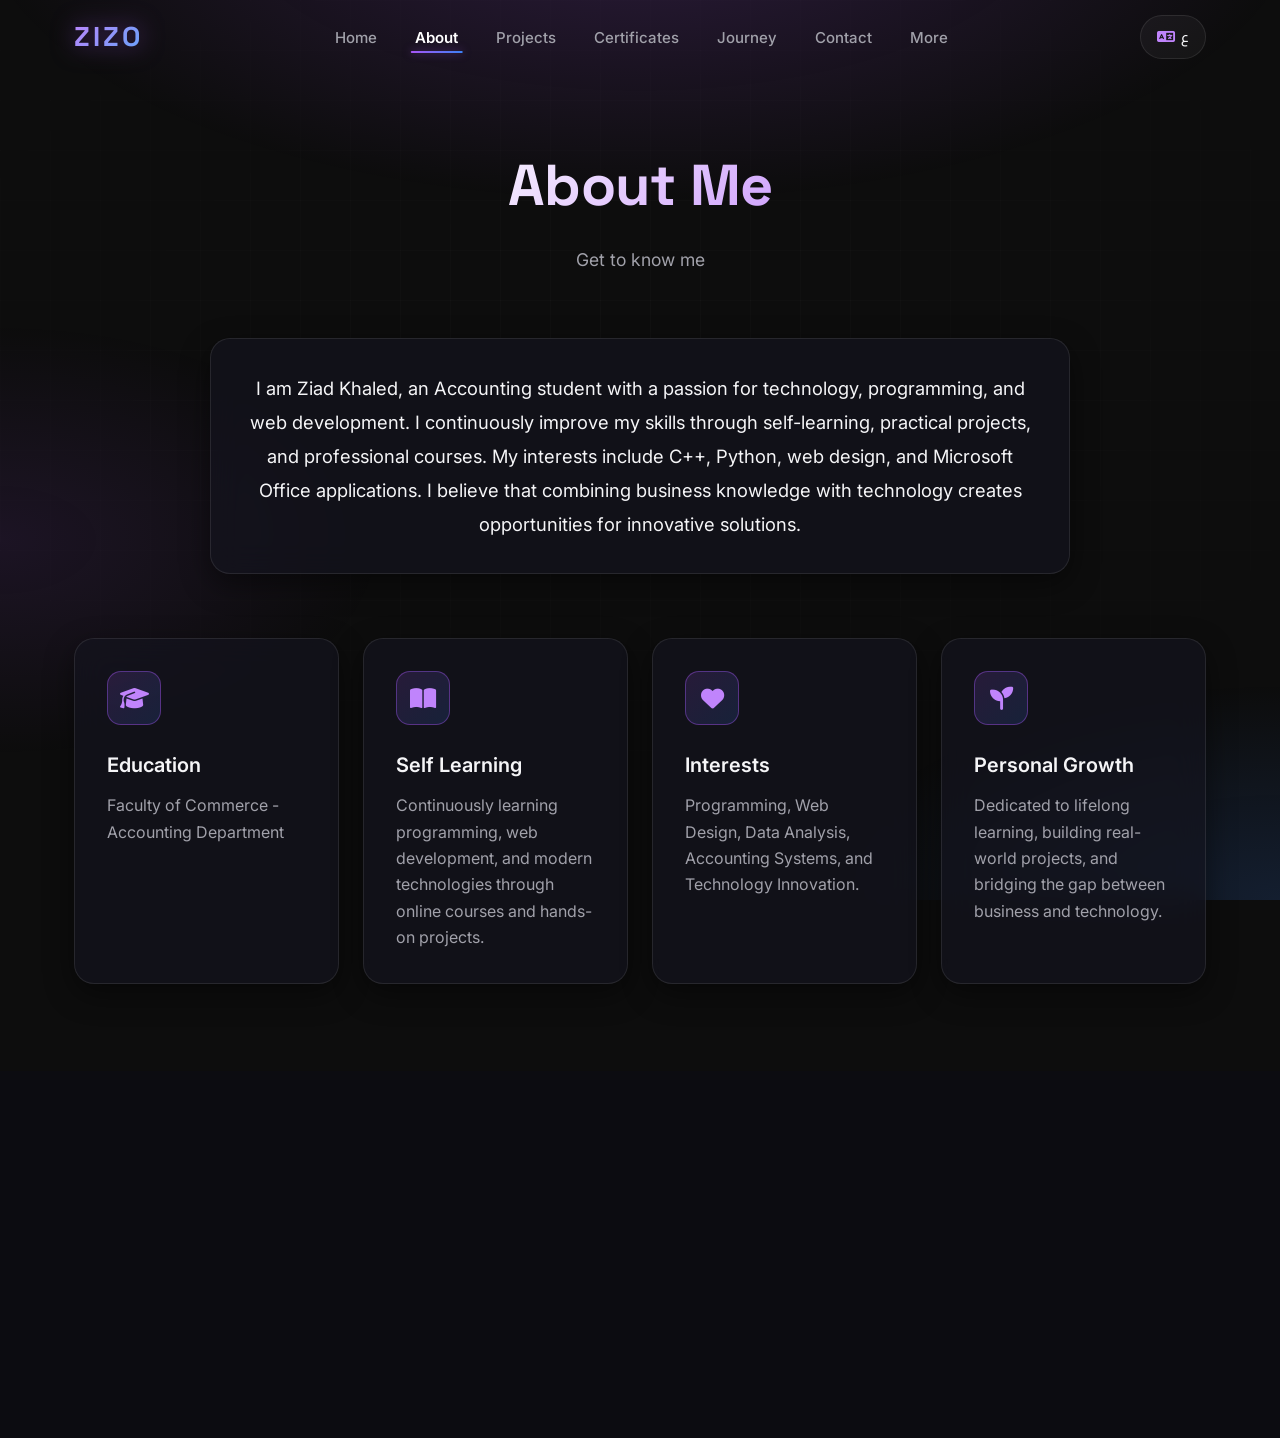
==== commit ea1d189d: "Add files via upload" ====
--- a/about.html
+++ b/about.html
@@ -9,7 +9,7 @@
   <title>ZIZO | About</title>
   <link rel="preconnect" href="https://fonts.googleapis.com">
   <link rel="preconnect" href="https://fonts.gstatic.com" crossorigin>
-  <link href="https://fonts.googleapis.com/css2?family=Inter:wght@400;500;600;700&family=Space+Grotesk:wght@500;600;700&family=Cairo:wght@400;600;700&display=swap" rel="stylesheet">
+  <link href="https://fonts.googleapis.com/css2?family=Inter:wght@400;500;600;700;800&family=Space+Grotesk:wght@500;600;700;800&family=Cairo:wght@400;600;700;800&display=swap" rel="stylesheet">
   <link rel="stylesheet" href="https://cdnjs.cloudflare.com/ajax/libs/font-awesome/6.5.1/css/all.min.css">
   <link rel="stylesheet" href="css/style.css">
   <link rel="stylesheet" href="css/animations.css">
@@ -18,7 +18,7 @@
 </head>
 <body>
   <nav class="navbar">
-    <div class="nav-inner">
+    <div class="nav-inner container">
       <a href="index.html" class="nav-logo">ZIZO</a>
       <ul class="nav-links">
         <li><a href="index.html" data-i18n="nav.home">Home</a></li>
@@ -37,7 +37,7 @@
   </nav>
 
   <main>
-    <div class="page page-fade">
+    <div class="page page-fade container">
       <div class="page-header reveal">
         <h1 class="page-title" data-i18n="about.title">About Me</h1>
         <p class="page-subtitle" data-i18n="about.subtitle">Get to know me</p>
@@ -71,7 +71,7 @@
   </main>
 
   <footer class="footer">
-    <div class="footer-inner">
+    <div class="footer-inner container">
       <div class="footer-brand">
         <div class="logo">ZIZO</div>
         <p data-i18n="footer.designedBy">Designed &amp; Developed by Ziad Khaled</p>
@@ -100,7 +100,7 @@
         </ul>
       </div>
     </div>
-    <div class="footer-bottom">
+    <div class="footer-bottom container">
       <span data-i18n="footer.designedBy">Designed &amp; Developed by Ziad Khaled</span> &copy; <span id="year"></span> - <span data-i18n="footer.rights">All Rights Reserved</span>
     </div>
   </footer>
--- a/css/style.css
+++ b/css/style.css
@@ -1,1239 +1,1945 @@
-:root {
-  --bg: #0D0D0D;
-  --bg-soft: #141414;
-  --bg-card: rgba(20, 20, 30, 0.55);
-  --surface: rgba(255, 255, 255, 0.04);
-  --surface-hover: rgba(255, 255, 255, 0.08);
-
-  --purple: #A855F7;
-  --purple-bright: #C084FC;
-  --purple-neon: #B15CFF;
-  --purple-glow: rgba(168, 85, 247, 0.55);
-  --purple-soft: rgba(168, 85, 247, 0.15);
-
-  --blue: #3B82F6;
-  --blue-bright: #60A5FA;
-  --blue-glow: rgba(59, 130, 246, 0.5);
-  --blue-soft: rgba(59, 130, 246, 0.15);
-
-  --text: #F5F5F7;
-  --text-muted: #A1A1AA;
-  --text-dim: #71717A;
-
-  --border: rgba(255, 255, 255, 0.08);
-  --border-glow: rgba(168, 85, 247, 0.35);
-
-  --success: #22C55E;
-  --warning: #F59E0B;
-  --error: #EF4444;
-
-  --radius-sm: 8px;
-  --radius: 14px;
-  --radius-lg: 20px;
-  --radius-xl: 28px;
-
-  --glass-blur: 14px;
-
-  --shadow-sm: 0 4px 12px rgba(0, 0, 0, 0.3);
-  --shadow: 0 10px 30px rgba(0, 0, 0, 0.45);
-  --shadow-lg: 0 20px 60px rgba(0, 0, 0, 0.55);
-  --shadow-neon: 0 0 24px rgba(168, 85, 247, 0.35);
-
-  --space-1: 8px;
-  --space-2: 16px;
-  --space-3: 24px;
-  --space-4: 32px;
-  --space-5: 40px;
-  --space-6: 56px;
-  --space-7: 80px;
-  --space-8: 112px;
-
-  --font-sans: 'Inter', 'Cairo', -apple-system, BlinkMacSystemFont, 'Segoe UI', sans-serif;
-  --font-display: 'Space Grotesk', 'Cairo', sans-serif;
-
-  --header-h: 72px;
-  --max-w: 1240px;
-  --transition: 0.3s cubic-bezier(0.4, 0, 0.2, 1);
-  --transition-slow: 0.6s cubic-bezier(0.4, 0, 0.2, 1);
-}
-
-* {
-  margin: 0;
-  padding: 0;
-  box-sizing: border-box;
-}
-
-html {
-  scroll-behavior: smooth;
-  -webkit-text-size-adjust: 100%;
-}
-
-body {
-  font-family: var(--font-sans);
-  background: var(--bg);
-  color: var(--text);
-  line-height: 1.6;
-  overflow-x: hidden;
-  min-height: 100vh;
-  position: relative;
-}
-
-body.no-scroll {
-  overflow: hidden;
-}
-
-body::before {
-  content: '';
-  position: fixed;
-  inset: 0;
-  background:
-    radial-gradient(ellipse 80% 50% at 50% -10%, rgba(168, 85, 247, 0.18), transparent 60%),
-    radial-gradient(ellipse 60% 40% at 100% 100%, rgba(59, 130, 246, 0.12), transparent 60%),
-    radial-gradient(ellipse 50% 40% at 0% 60%, rgba(168, 85, 247, 0.08), transparent 60%);
-  z-index: -2;
-  pointer-events: none;
-}
-
-body::after {
-  content: '';
-  position: fixed;
-  inset: 0;
-  background-image:
-    linear-gradient(rgba(255, 255, 255, 0.015) 1px, transparent 1px),
-    linear-gradient(90deg, rgba(255, 255, 255, 0.015) 1px, transparent 1px);
-  background-size: 60px 60px;
-  z-index: -1;
-  pointer-events: none;
-  mask-image: radial-gradient(ellipse 100% 80% at 50% 40%, black, transparent 80%);
-}
-
-a { color: inherit; text-decoration: none; }
-ul { list-style: none; }
-img { max-width: 100%; display: block; }
-button { font-family: inherit; cursor: pointer; border: none; background: none; }
-input, textarea { font-family: inherit; }
-
-::selection {
-  background: var(--purple-glow);
-  color: #fff;
-}
-
-::-webkit-scrollbar { width: 10px; }
-::-webkit-scrollbar-track { background: var(--bg); }
-::-webkit-scrollbar-thumb {
-  background: linear-gradient(var(--purple), var(--blue));
-  border-radius: 10px;
-}
-
-/* ============ LOADING SCREEN ============ */
-.loading-screen {
-  position: fixed;
-  inset: 0;
-  z-index: 10000;
-  background: var(--bg);
-  display: flex;
-  flex-direction: column;
-  align-items: center;
-  justify-content: center;
-  gap: 28px;
-  transition: opacity 0.6s ease, visibility 0.6s ease;
-}
-.loading-screen.hidden {
-  opacity: 0;
-  visibility: hidden;
-  pointer-events: none;
-}
-.loading-brand {
-  font-family: var(--font-display);
-  font-size: clamp(3rem, 10vw, 5.5rem);
-  font-weight: 700;
-  letter-spacing: 6px;
-  background: linear-gradient(135deg, var(--purple-bright), var(--blue-bright));
-  -webkit-background-clip: text;
-  background-clip: text;
-  color: transparent;
-  filter: drop-shadow(0 0 28px var(--purple-glow));
-  animation: pulseGlow 2s ease-in-out infinite;
-}
-.loading-text {
-  color: var(--text-muted);
-  font-size: 0.95rem;
-  letter-spacing: 1px;
-  text-transform: uppercase;
-}
-.loading-bar {
-  width: min(260px, 70vw);
-  height: 4px;
-  background: rgba(255, 255, 255, 0.08);
-  border-radius: 99px;
-  overflow: hidden;
-}
-.loading-bar-fill {
-  height: 100%;
-  width: 0;
-  background: linear-gradient(90deg, var(--purple), var(--blue));
-  border-radius: 99px;
-  animation: loadFill 1.6s ease-in-out forwards;
-  box-shadow: 0 0 12px var(--purple-glow);
-}
-
-/* ============ INTRO SCREEN ============ */
-.intro-screen {
-  position: fixed;
-  inset: 0;
-  z-index: 9000;
-  background: radial-gradient(ellipse at center, #15101f 0%, var(--bg) 70%);
-  display: flex;
-  flex-direction: column;
-  align-items: center;
-  justify-content: center;
-  gap: 32px;
-  padding: var(--space-3);
-  transition: opacity 0.7s ease, visibility 0.7s ease;
-}
-.intro-screen.hidden {
-  opacity: 0;
-  visibility: hidden;
-  pointer-events: none;
-}
-#particles-intro {
-  position: absolute;
-  inset: 0;
-  z-index: 0;
-}
-.intro-inner {
-  position: relative;
-  z-index: 2;
-  display: flex;
-  flex-direction: column;
-  align-items: center;
-  gap: 28px;
-  text-align: center;
-}
-.intro-profile {
-  width: 140px;
-  height: 140px;
-  border-radius: 50%;
-  background: linear-gradient(135deg, var(--purple), var(--blue));
-  padding: 4px;
-  animation: float 4s ease-in-out infinite;
-  box-shadow: 0 0 50px var(--purple-glow);
-}
-.intro-profile img {
-  width: 100%;
-  height: 100%;
-  border-radius: 50%;
-  object-fit: cover;
-  background: var(--bg-soft);
-}
-.intro-brand {
-  font-family: var(--font-display);
-  font-size: clamp(3.5rem, 12vw, 6rem);
-  font-weight: 700;
-  letter-spacing: 8px;
-  background: linear-gradient(135deg, var(--purple-bright), var(--blue-bright));
-  -webkit-background-clip: text;
-  background-clip: text;
-  color: transparent;
-  filter: drop-shadow(0 0 32px var(--purple-glow));
-  line-height: 1;
-}
-.intro-underline {
-  width: 0;
-  height: 3px;
-  background: linear-gradient(90deg, var(--purple), var(--blue));
-  border-radius: 99px;
-  box-shadow: 0 0 16px var(--purple-glow);
-  animation: underlineGrow 1.4s ease 0.4s forwards;
-}
-.intro-typed {
-  font-size: clamp(1.1rem, 3.5vw, 1.6rem);
-  color: var(--text);
-  min-height: 2.4em;
-  font-weight: 500;
-  display: flex;
-  align-items: center;
-  justify-content: center;
-  flex-wrap: wrap;
-  gap: 4px;
-}
-.intro-typed .cursor {
-  display: inline-block;
-  width: 3px;
-  height: 1.2em;
-  background: var(--purple-bright);
-  margin-inline-start: 4px;
-  animation: blink 0.9s step-end infinite;
-  box-shadow: 0 0 8px var(--purple-glow);
-}
-.intro-enter {
-  margin-top: 12px;
-  padding: 16px 44px;
-  font-size: 1.05rem;
-  font-weight: 600;
-  letter-spacing: 1px;
-  color: #fff;
-  border-radius: 99px;
-  background: linear-gradient(135deg, var(--purple), var(--blue));
-  box-shadow: 0 8px 30px var(--purple-glow);
-  transition: transform var(--transition), box-shadow var(--transition);
-  position: relative;
-  overflow: hidden;
-}
-.intro-enter::before {
-  content: '';
-  position: absolute;
-  inset: 0;
-  background: linear-gradient(135deg, var(--blue), var(--purple));
-  opacity: 0;
-  transition: opacity var(--transition);
-}
-.intro-enter span { position: relative; z-index: 1; }
-.intro-enter:hover {
-  transform: scale(1.06);
-  box-shadow: 0 12px 44px var(--purple-glow), 0 0 24px var(--blue-glow);
-}
-.intro-enter:hover::before { opacity: 1; }
-.intro-lang {
-  margin-top: 4px;
-  padding: 8px 16px;
-  font-size: 0.8rem;
-  opacity: 0.8;
-  border: 1px solid var(--border);
-  background: var(--surface);
-}
-.intro-lang:hover { opacity: 1; }
-
-/* ============ NAVBAR ============ */
-.navbar {
-  position: fixed;
-  top: 0;
-  left: 0;
-  right: 0;
-  height: var(--header-h);
-  z-index: 1000;
-  display: flex;
-  align-items: center;
-  transition: background var(--transition), box-shadow var(--transition), backdrop-filter var(--transition);
-}
-.navbar.scrolled {
-  background: rgba(13, 13, 13, 0.72);
-  backdrop-filter: blur(16px);
-  -webkit-backdrop-filter: blur(16px);
-  box-shadow: 0 4px 24px rgba(0, 0, 0, 0.4);
-  border-bottom: 1px solid var(--border);
-}
-.nav-inner {
-  width: 100%;
-  max-width: var(--max-w);
-  margin: 0 auto;
-  padding: 0 var(--space-3);
-  display: flex;
-  align-items: center;
-  justify-content: space-between;
-  gap: var(--space-3);
-}
-.nav-logo {
-  font-family: var(--font-display);
-  font-size: 1.6rem;
-  font-weight: 700;
-  letter-spacing: 3px;
-  background: linear-gradient(135deg, var(--purple-bright), var(--blue-bright));
-  -webkit-background-clip: text;
-  background-clip: text;
-  color: transparent;
-  filter: drop-shadow(0 0 10px var(--purple-glow));
-  transition: filter var(--transition);
-}
-.nav-logo:hover { filter: drop-shadow(0 0 18px var(--purple-glow)); }
-.nav-links {
-  display: flex;
-  align-items: center;
-  gap: 4px;
-}
-.nav-links a {
-  position: relative;
-  padding: 8px 14px;
-  font-size: 0.92rem;
-  font-weight: 500;
-  color: var(--text-muted);
-  border-radius: var(--radius-sm);
-  transition: color var(--transition), background var(--transition);
-}
-.nav-links a::after {
-  content: '';
-  position: absolute;
-  bottom: 2px;
-  left: 50%;
-  transform: translateX(-50%);
-  width: 0;
-  height: 2px;
-  background: linear-gradient(90deg, var(--purple), var(--blue));
-  border-radius: 99px;
-  transition: width var(--transition);
-  box-shadow: 0 0 8px var(--purple-glow);
-}
-.nav-links a:hover { color: var(--text); }
-.nav-links a:hover::after,
-.nav-links a.active::after { width: 70%; }
-.nav-links a.active { color: var(--text); }
-.nav-right { display: flex; align-items: center; gap: 10px; }
-.lang-switch {
-  display: flex;
-  align-items: center;
-  gap: 6px;
-  padding: 8px 14px;
-  border-radius: 99px;
-  border: 1px solid var(--border);
-  background: var(--surface);
-  color: var(--text);
-  font-size: 0.85rem;
-  font-weight: 600;
-  transition: border-color var(--transition), background var(--transition), box-shadow var(--transition);
-}
-.lang-switch:hover {
-  border-color: var(--border-glow);
-  background: var(--purple-soft);
-  box-shadow: var(--shadow-neon);
-}
-.lang-switch i { font-size: 0.9rem; color: var(--purple-bright); }
-.nav-toggle {
-  display: none;
-  flex-direction: column;
-  gap: 5px;
-  padding: 8px;
-}
-.nav-toggle span {
-  width: 24px;
-  height: 2px;
-  background: var(--text);
-  border-radius: 2px;
-  transition: transform var(--transition), opacity var(--transition);
-}
-.nav-toggle.active span:nth-child(1) { transform: translateY(7px) rotate(45deg); }
-.nav-toggle.active span:nth-child(2) { opacity: 0; }
-.nav-toggle.active span:nth-child(3) { transform: translateY(-7px) rotate(-45deg); }
-
-/* ============ MAIN LAYOUT ============ */
-main { padding-top: var(--header-h); }
-.page { max-width: var(--max-w); margin: 0 auto; padding: var(--space-6) var(--space-3) var(--space-7); }
-.page-header { text-align: center; margin-bottom: var(--space-6); }
-.page-title {
-  font-family: var(--font-display);
-  font-size: clamp(2.2rem, 6vw, 3.4rem);
-  font-weight: 700;
-  margin-bottom: 10px;
-  background: linear-gradient(135deg, #fff, var(--text-muted));
-  -webkit-background-clip: text;
-  background-clip: text;
-  color: transparent;
-}
-.page-subtitle { color: var(--text-muted); font-size: 1.05rem; }
-
-/* ============ HERO (HOME) ============ */
-.hero {
-  min-height: calc(100vh - var(--header-h));
-  display: flex;
-  align-items: center;
-  justify-content: center;
-  padding: var(--space-6) var(--space-3);
-}
-.hero-inner {
-  max-width: var(--max-w);
-  display: grid;
-  grid-template-columns: 1.1fr 0.9fr;
-  gap: var(--space-6);
-  align-items: center;
-  width: 100%;
-}
-.hero-text { text-align: start; }
-.hero-greeting {
-  display: inline-flex;
-  align-items: center;
-  gap: 8px;
-  padding: 6px 16px;
-  border-radius: 99px;
-  background: var(--purple-soft);
-  border: 1px solid var(--border-glow);
-  color: var(--purple-bright);
-  font-size: 0.85rem;
-  font-weight: 600;
-  margin-bottom: var(--space-2);
-}
-.hero-greeting i { font-size: 0.8rem; }
-.hero-name {
-  font-family: var(--font-display);
-  font-size: clamp(2.5rem, 7vw, 4.5rem);
-  font-weight: 700;
-  line-height: 1.1;
-  margin-bottom: var(--space-2);
-  background: linear-gradient(135deg, #fff 30%, var(--purple-bright) 70%, var(--blue-bright));
-  -webkit-background-clip: text;
-  background-clip: text;
-  color: transparent;
-}
-.hero-typed {
-  font-size: clamp(1.2rem, 3.5vw, 1.7rem);
-  font-weight: 600;
-  color: var(--purple-bright);
-  min-height: 2em;
-  margin-bottom: var(--space-2);
-  text-shadow: 0 0 18px var(--purple-glow);
-  display: flex;
-  align-items: center;
-  flex-wrap: wrap;
-  gap: 4px;
-}
-.hero-typed .cursor {
-  display: inline-block;
-  width: 3px;
-  height: 1.1em;
-  background: var(--purple-bright);
-  margin-inline-start: 4px;
-  animation: blink 0.9s step-end infinite;
-  box-shadow: 0 0 8px var(--purple-glow);
-}
-.hero-intro {
-  color: var(--text-muted);
-  font-size: 1.05rem;
-  max-width: 560px;
-  margin-bottom: var(--space-3);
-}
-.hero-cta {
-  display: inline-flex;
-  align-items: center;
-  gap: 10px;
-  padding: 14px 34px;
-  border-radius: 99px;
-  font-weight: 600;
-  color: #fff;
-  background: linear-gradient(135deg, var(--purple), var(--blue));
-  box-shadow: 0 8px 28px var(--purple-glow);
-  transition: transform var(--transition), box-shadow var(--transition);
-}
-.hero-cta:hover {
-  transform: translateY(-3px);
-  box-shadow: 0 14px 40px var(--purple-glow), 0 0 20px var(--blue-glow);
-}
-.hero-visual {
-  display: flex;
-  justify-content: center;
-  align-items: center;
-  position: relative;
-}
-.hero-profile {
-  width: min(380px, 80vw);
-  aspect-ratio: 1;
-  border-radius: 32px;
-  background: linear-gradient(135deg, var(--purple), var(--blue));
-  padding: 5px;
-  position: relative;
-  box-shadow: 0 0 60px var(--purple-glow), var(--shadow-lg);
-  animation: float 5s ease-in-out infinite;
-}
-.hero-profile::before {
-  content: '';
-  position: absolute;
-  inset: -20px;
-  border-radius: 40px;
-  border: 1px solid var(--border-glow);
-  opacity: 0.5;
-  animation: spin 18s linear infinite;
-}
-.hero-profile img {
-  width: 100%;
-  height: 100%;
-  border-radius: 28px;
-  object-fit: cover;
-  background: var(--bg-soft);
-}
-.hero-orb {
-  position: absolute;
-  border-radius: 50%;
-  filter: blur(40px);
-  z-index: -1;
-}
-.hero-orb.one { width: 200px; height: 200px; background: var(--purple-glow); top: -30px; right: -30px; }
-.hero-orb.two { width: 180px; height: 180px; background: var(--blue-glow); bottom: -20px; left: -20px; }
-
-/* ============ QUICK STATS ============ */
-.stats {
-  display: grid;
-  grid-template-columns: repeat(3, 1fr);
-  gap: var(--space-2);
-  margin: var(--space-6) auto;
-  max-width: var(--max-w);
-  padding: 0 var(--space-3);
-}
-.stat-card {
-  text-align: center;
-  padding: var(--space-3) var(--space-2);
-  border-radius: var(--radius-lg);
-  background: var(--bg-card);
-  border: 1px solid var(--border);
-  backdrop-filter: blur(var(--glass-blur));
-  -webkit-backdrop-filter: blur(var(--glass-blur));
-  transition: transform var(--transition), border-color var(--transition), box-shadow var(--transition);
-}
-.stat-card:hover {
-  transform: translateY(-6px);
-  border-color: var(--border-glow);
-  box-shadow: var(--shadow-neon);
-}
-.stat-number {
-  font-family: var(--font-display);
-  font-size: clamp(2rem, 5vw, 3rem);
-  font-weight: 700;
-  background: linear-gradient(135deg, var(--purple-bright), var(--blue-bright));
-  -webkit-background-clip: text;
-  background-clip: text;
-  color: transparent;
-  line-height: 1;
-}
-.stat-label { color: var(--text-muted); font-size: 0.9rem; margin-top: 6px; }
-
-/* ============ SECTION ============ */
-.section { padding: var(--space-6) var(--space-3); max-width: var(--max-w); margin: 0 auto; }
-.section-head { text-align: center; margin-bottom: var(--space-5); }
-.section-head h2 {
-  font-family: var(--font-display);
-  font-size: clamp(1.8rem, 5vw, 2.6rem);
-  font-weight: 700;
-  margin-bottom: 8px;
-  background: linear-gradient(135deg, #fff, var(--text-muted));
-  -webkit-background-clip: text;
-  background-clip: text;
-  color: transparent;
-}
-.section-head p { color: var(--text-muted); }
-.section-head .view-all {
-  display: inline-block;
-  margin-top: var(--space-2);
-  color: var(--purple-bright);
-  font-weight: 600;
-  font-size: 0.95rem;
-  transition: gap var(--transition);
-}
-.section-head .view-all:hover { text-shadow: 0 0 12px var(--purple-glow); }
-
-/* ============ GLASS CARD ============ */
-.glass-card {
-  background: var(--bg-card);
-  border: 1px solid var(--border);
-  border-radius: var(--radius-lg);
-  backdrop-filter: blur(var(--glass-blur));
-  -webkit-backdrop-filter: blur(var(--glass-blur));
-  box-shadow: var(--shadow);
-}
-
-/* ============ ABOUT ============ */
-.about-bio {
-  font-size: 1.15rem;
-  line-height: 1.8;
-  color: var(--text);
-  max-width: 820px;
-  margin: 0 auto var(--space-6);
-  text-align: center;
-  padding: var(--space-4);
-}
-.about-grid {
-  display: grid;
-  grid-template-columns: repeat(auto-fit, minmax(260px, 1fr));
-  gap: var(--space-3);
-}
-.about-card {
-  padding: var(--space-3);
-  transition: transform var(--transition), border-color var(--transition), box-shadow var(--transition);
-}
-.about-card:hover {
-  transform: translateY(-6px);
-  border-color: var(--border-glow);
-  box-shadow: var(--shadow-neon);
-}
-.about-card .icon {
-  width: 52px;
-  height: 52px;
-  border-radius: var(--radius);
-  display: flex;
-  align-items: center;
-  justify-content: center;
-  background: linear-gradient(135deg, var(--purple-soft), var(--blue-soft));
-  border: 1px solid var(--border-glow);
-  color: var(--purple-bright);
-  font-size: 1.4rem;
-  margin-bottom: var(--space-2);
-}
-.about-card h3 { font-size: 1.2rem; margin-bottom: 10px; }
-.about-card p { color: var(--text-muted); }
-
-/* ============ PROJECTS ============ */
-.projects-grid {
-  display: grid;
-  grid-template-columns: repeat(auto-fill, minmax(320px, 1fr));
-  gap: var(--space-3);
-}
-.project-card {
-  overflow: hidden;
-  display: flex;
-  flex-direction: column;
-  transition: transform var(--transition), border-color var(--transition), box-shadow var(--transition);
-}
-.project-card:hover {
-  transform: translateY(-8px);
-  border-color: var(--border-glow);
-  box-shadow: var(--shadow-neon);
-}
-.project-img {
-  aspect-ratio: 16 / 9;
-  background: linear-gradient(135deg, var(--purple-soft), var(--blue-soft));
-  display: flex;
-  align-items: center;
-  justify-content: center;
-  position: relative;
-  overflow: hidden;
-}
-.project-img::after {
-  content: '';
-  position: absolute;
-  inset: 0;
-  background: linear-gradient(180deg, transparent 50%, rgba(13,13,13,0.6));
-}
-.project-img i {
-  font-size: 3rem;
-  color: var(--purple-bright);
-  filter: drop-shadow(0 0 14px var(--purple-glow));
-  z-index: 1;
-}
-.project-body { padding: var(--space-2); display: flex; flex-direction: column; gap: 12px; flex: 1; }
-.project-body h3 { font-size: 1.25rem; }
-.project-body p { color: var(--text-muted); font-size: 0.95rem; flex: 1; }
-.project-features { display: flex; flex-wrap: wrap; gap: 6px; }
-.project-features li {
-  font-size: 0.78rem;
-  padding: 4px 10px;
-  border-radius: 99px;
-  background: var(--surface);
-  border: 1px solid var(--border);
-  color: var(--text-muted);
-}
-.project-files {
-  display: flex;
-  flex-wrap: wrap;
-  gap: 8px;
-  padding-top: 10px;
-  padding-bottom: 10px;
-  border-top: 1px solid var(--border);
-  border-bottom: 1px solid var(--border);
-}
-.project-file {
-  display: inline-flex;
-  align-items: center;
-  gap: 6px;
-  padding: 6px 12px;
-  border-radius: var(--radius);
-  background: var(--surface);
-  border: 1px solid var(--border-glow);
-  color: var(--purple-bright);
-  font-size: 0.75rem;
-  font-weight: 600;
-  text-decoration: none;
-  transition: all var(--transition);
-  white-space: nowrap;
-}
-.project-file:hover {
-  background: var(--purple-soft);
-  border-color: var(--purple);
-  box-shadow: 0 4px 12px var(--purple-glow);
-  transform: translateY(-2px);
-}
-.project-file i { font-size: 0.85rem; }
-.project-file span { overflow: hidden; text-overflow: ellipsis; max-width: 100px; }
-.project-tech {
-  display: flex;
-  flex-wrap: wrap;
-  gap: 6px;
-  padding-top: 10px;
-  border-top: 1px solid var(--border);
-}
-.project-tech span {
-  font-size: 0.75rem;
-  color: var(--blue-bright);
-  font-weight: 600;
-}
-.project-link {
-  align-self: flex-start;
-  color: var(--purple-bright);
-  font-weight: 600;
-  font-size: 0.9rem;
-  display: inline-flex;
-  align-items: center;
-  gap: 6px;
-  transition: gap var(--transition);
-}
-.project-link:hover { gap: 12px; text-shadow: 0 0 10px var(--purple-glow); }
-
-/* ============ CERTIFICATES ============ */
-.cert-toolbar {
-  display: flex;
-  flex-wrap: wrap;
-  gap: var(--space-2);
-  align-items: center;
-  justify-content: space-between;
-  margin-bottom: var(--space-4);
-}
-.cert-search {
-  position: relative;
-  flex: 1;
-  min-width: 240px;
-  max-width: 420px;
-}
-.cert-search i {
-  position: absolute;
-  top: 50%;
-  transform: translateY(-50%);
-  inset-inline-start: 16px;
-  color: var(--text-dim);
-}
-.cert-search input {
-  width: 100%;
-  padding: 14px 16px 14px 46px;
-  border-radius: 99px;
-  background: var(--bg-card);
-  border: 1px solid var(--border);
-  color: var(--text);
-  font-size: 0.95rem;
-  transition: border-color var(--transition), box-shadow var(--transition);
-}
-[dir="rtl"] .cert-search input { padding: 14px 46px 14px 16px; }
-.cert-search input:focus {
-  outline: none;
-  border-color: var(--border-glow);
-  box-shadow: var(--shadow-neon);
-}
-.cert-filters { display: flex; flex-wrap: wrap; gap: 8px; }
-.cert-filter {
-  padding: 8px 18px;
-  border-radius: 99px;
-  background: var(--surface);
-  border: 1px solid var(--border);
-  color: var(--text-muted);
-  font-size: 0.85rem;
-  font-weight: 600;
-  transition: all var(--transition);
-}
-.cert-filter:hover { color: var(--text); border-color: var(--border-glow); }
-.cert-filter.active {
-  background: linear-gradient(135deg, var(--purple), var(--blue));
-  border-color: transparent;
-  color: #fff;
-  box-shadow: 0 4px 16px var(--purple-glow);
-}
-.cert-grid {
-  display: grid;
-  grid-template-columns: repeat(auto-fill, minmax(300px, 1fr));
-  gap: var(--space-3);
-}
-.cert-card {
-  overflow: hidden;
-  display: flex;
-  flex-direction: column;
-  transition: transform var(--transition), border-color var(--transition), box-shadow var(--transition);
-}
-.cert-card:hover {
-  transform: translateY(-8px);
-  border-color: var(--border-glow);
-  box-shadow: var(--shadow-neon);
-}
-.cert-img {
-  aspect-ratio: 4 / 3;
-  background: linear-gradient(135deg, var(--purple-soft), var(--blue-soft));
-  display: flex;
-  align-items: center;
-  justify-content: center;
-  position: relative;
-}
-.cert-img i {
-  font-size: 3.5rem;
-  color: var(--purple-bright);
-  filter: drop-shadow(0 0 14px var(--purple-glow));
-}
-.cert-img .cat-badge {
-  position: absolute;
-  top: 12px;
-  inset-inline-end: 12px;
-  padding: 4px 12px;
-  border-radius: 99px;
-  background: rgba(13,13,13,0.7);
-  border: 1px solid var(--border-glow);
-  font-size: 0.72rem;
-  font-weight: 600;
-  color: var(--purple-bright);
-  backdrop-filter: blur(8px);
-}
-.cert-body { padding: var(--space-2); display: flex; flex-direction: column; gap: 10px; flex: 1; }
-.cert-body h3 { font-size: 1.1rem; line-height: 1.4; }
-.cert-issuer { color: var(--text-dim); font-size: 0.85rem; }
-.cert-download {
-  margin-top: auto;
-  display: inline-flex;
-  align-items: center;
-  justify-content: center;
-  gap: 8px;
-  padding: 10px;
-  border-radius: var(--radius);
-  background: var(--surface);
-  border: 1px solid var(--border);
-  color: var(--text);
-  font-weight: 600;
-  font-size: 0.88rem;
-  transition: all var(--transition);
-}
-.cert-download:hover {
-  background: linear-gradient(135deg, var(--purple), var(--blue));
-  border-color: transparent;
-  box-shadow: var(--shadow-neon);
-}
-.cert-empty {
-  grid-column: 1 / -1;
-  text-align: center;
-  padding: var(--space-6);
-  color: var(--text-dim);
-  font-size: 1.1rem;
-}
-
-/* ============ TIMELINE ============ */
-.timeline {
-  position: relative;
-  max-width: 900px;
-  margin: 0 auto;
-  padding: var(--space-4) 0;
-}
-.timeline::before {
-  content: '';
-  position: absolute;
-  top: 0;
-  bottom: 0;
-  left: 50%;
-  transform: translateX(-50%);
-  width: 3px;
-  background: linear-gradient(180deg, transparent, var(--purple), var(--blue), transparent);
-  border-radius: 99px;
-  box-shadow: 0 0 16px var(--purple-glow);
-}
-[dir="rtl"] .timeline::before { left: 50%; }
-.tl-item {
-  position: relative;
-  width: 50%;
-  padding: var(--space-2) var(--space-3);
-  margin-bottom: var(--space-2);
-}
-.tl-item:nth-child(odd) { inset-inline-start: 0; text-align: end; padding-inline-end: var(--space-4); padding-inline-start: 0; }
-.tl-item:nth-child(even) { inset-inline-start: 50%; text-align: start; padding-inline-start: var(--space-4); padding-inline-end: 0; }
-.tl-dot {
-  position: absolute;
-  top: 28px;
-  width: 18px;
-  height: 18px;
-  border-radius: 50%;
-  background: linear-gradient(135deg, var(--purple), var(--blue));
-  box-shadow: 0 0 16px var(--purple-glow), 0 0 0 4px rgba(13,13,13,0.9);
-  z-index: 2;
-}
-.tl-item:nth-child(odd) .tl-dot { inset-inline-end: -9px; }
-.tl-item:nth-child(even) .tl-dot { inset-inline-start: -9px; }
-.tl-card {
-  padding: var(--space-2) var(--space-3);
-  transition: transform var(--transition), border-color var(--transition), box-shadow var(--transition);
-}
-.tl-card:hover {
-  transform: scale(1.03);
-  border-color: var(--border-glow);
-  box-shadow: var(--shadow-neon);
-}
-.tl-year {
-  font-family: var(--font-display);
-  font-size: 1.3rem;
-  font-weight: 700;
-  color: var(--purple-bright);
-  margin-bottom: 6px;
-  text-shadow: 0 0 12px var(--purple-glow);
-}
-.tl-card h3,
-.tl-card p,
-.tl-card .tl-year {
-  text-align: inherit;
-}
-.tl-card h3 { font-size: 1.1rem; margin-bottom: 6px; }
-.tl-card p { color: var(--text-muted); font-size: 0.92rem; }
-
-/* ============ CONTACT ============ */
-.contact-wrap {
-  display: grid;
-  grid-template-columns: 1fr 1.2fr;
-  gap: var(--space-4);
-  max-width: 1000px;
-  margin: 0 auto;
-}
-.contact-info { display: flex; flex-direction: column; gap: var(--space-2); }
-.contact-item {
-  display: flex;
-  align-items: center;
-  gap: var(--space-2);
-  padding: var(--space-2);
-  border-radius: var(--radius-lg);
-  transition: transform var(--transition), border-color var(--transition), box-shadow var(--transition);
-}
-.contact-item:hover {
-  transform: translateX(6px);
-  border-color: var(--border-glow);
-  box-shadow: var(--shadow-neon);
-}
-[dir="rtl"] .contact-item:hover { transform: translateX(-6px); }
-.contact-item .icon {
-  width: 48px;
-  height: 48px;
-  border-radius: var(--radius);
-  display: flex;
-  align-items: center;
-  justify-content: center;
-  background: linear-gradient(135deg, var(--purple-soft), var(--blue-soft));
-  border: 1px solid var(--border-glow);
-  font-size: 1.3rem;
-  flex-shrink: 0;
-}
-.contact-item .icon.email { color: var(--blue-bright); }
-.contact-item .icon.github { color: #fff; }
-.contact-item .icon.linkedin { color: #0A66C2; }
-.contact-item .icon.facebook { color: #1877F2; }
-.contact-item .meta span { display: block; }
-.contact-item .meta .label { color: var(--text-dim); font-size: 0.8rem; }
-.contact-item .meta .value { color: var(--text); font-weight: 600; font-size: 0.95rem; word-break: break-word; }
-.contact-form {
-  padding: var(--space-3);
-  display: flex;
-  flex-direction: column;
-  gap: var(--space-2);
-}
-.form-group { display: flex; flex-direction: column; gap: 6px; }
-.form-group label { font-size: 0.88rem; color: var(--text-muted); font-weight: 500; }
-.form-group input,
-.form-group textarea {
-  padding: 14px 16px;
-  border-radius: var(--radius);
-  background: var(--surface);
-  border: 1px solid var(--border);
-  color: var(--text);
-  font-size: 0.95rem;
-  transition: border-color var(--transition), box-shadow var(--transition);
-}
-.form-group textarea { resize: vertical; min-height: 120px; }
-.form-group input:focus,
-.form-group textarea:focus {
-  outline: none;
-  border-color: var(--border-glow);
-  box-shadow: var(--shadow-neon);
-}
-.form-group input.error,
-.form-group textarea.error { border-color: var(--error); box-shadow: 0 0 12px rgba(239,68,68,0.4); }
-.form-error { color: var(--error); font-size: 0.8rem; min-height: 1em; }
-.form-submit {
-  padding: 15px;
-  border-radius: var(--radius);
-  background: linear-gradient(135deg, var(--purple), var(--blue));
-  color: #fff;
-  font-weight: 600;
-  font-size: 1rem;
-  box-shadow: 0 8px 24px var(--purple-glow);
-  transition: transform var(--transition), box-shadow var(--transition);
-  display: inline-flex;
-  align-items: center;
-  justify-content: center;
-  gap: 8px;
-}
-.form-submit:hover { transform: translateY(-2px); box-shadow: 0 12px 32px var(--purple-glow); }
-.form-success {
-  padding: 14px;
-  border-radius: var(--radius);
-  background: rgba(34,197,94,0.12);
-  border: 1px solid rgba(34,197,94,0.4);
-  color: var(--success);
-  font-weight: 600;
-  text-align: center;
-  display: none;
-}
-.form-success.show { display: block; animation: fadeInUp 0.5s ease; }
-
-/* ============ MORE ============ */
-.skills-grid {
-  display: grid;
-  grid-template-columns: repeat(auto-fit, minmax(260px, 1fr));
-  gap: var(--space-3);
-  margin-bottom: var(--space-6);
-}
-.skill-card {
-  padding: var(--space-3);
-  transition: transform var(--transition), border-color var(--transition), box-shadow var(--transition);
-}
-.skill-card:hover {
-  transform: translateY(-6px);
-  border-color: var(--border-glow);
-  box-shadow: var(--shadow-neon);
-}
-.skill-card .icon {
-  width: 52px;
-  height: 52px;
-  border-radius: var(--radius);
-  display: flex;
-  align-items: center;
-  justify-content: center;
-  background: linear-gradient(135deg, var(--purple-soft), var(--blue-soft));
-  border: 1px solid var(--border-glow);
-  color: var(--purple-bright);
-  font-size: 1.4rem;
-  margin-bottom: var(--space-2);
-}
-.skill-card h3 { font-size: 1.2rem; margin-bottom: var(--space-2); }
-.skill-tags { display: flex; flex-wrap: wrap; gap: 8px; }
-.skill-tags li {
-  padding: 7px 14px;
-  border-radius: 99px;
-  background: var(--surface);
-  border: 1px solid var(--border);
-  font-size: 0.85rem;
-  color: var(--text);
-  transition: all var(--transition);
-}
-.skill-tags li:hover {
-  background: var(--purple-soft);
-  border-color: var(--border-glow);
-  color: var(--purple-bright);
-  transform: translateY(-2px);
-}
-.goals-list {
-  display: flex;
-  flex-direction: column;
-  gap: var(--space-2);
-  max-width: 680px;
-  margin: 0 auto var(--space-6);
-}
-.goal-item {
-  display: flex;
-  align-items: center;
-  gap: var(--space-2);
-  padding: var(--space-2) var(--space-3);
-  transition: transform var(--transition), border-color var(--transition);
-}
-.goal-item:hover { transform: translateX(8px); border-color: var(--border-glow); }
-[dir="rtl"] .goal-item:hover { transform: translateX(-8px); }
-.goal-item .num {
-  width: 40px;
-  height: 40px;
-  border-radius: 50%;
-  display: flex;
-  align-items: center;
-  justify-content: center;
-  background: linear-gradient(135deg, var(--purple), var(--blue));
-  color: #fff;
-  font-weight: 700;
-  flex-shrink: 0;
-  font-family: var(--font-display);
-  box-shadow: 0 0 14px var(--purple-glow);
-}
-.goal-item p { font-size: 1.05rem; }
-.show-intro-btn {
-  display: flex;
-  margin: 0 auto;
-  padding: 15px 36px;
-  border-radius: 99px;
-  background: var(--surface);
-  border: 1px solid var(--border-glow);
-  color: var(--purple-bright);
-  font-weight: 600;
-  font-size: 1rem;
-  gap: 10px;
-  align-items: center;
-  transition: all var(--transition);
-}
-.show-intro-btn:hover {
-  background: var(--purple-soft);
-  box-shadow: var(--shadow-neon);
-  transform: scale(1.04);
-}
-
-/* ============ FOOTER ============ */
-.footer {
-  border-top: 1px solid var(--border);
-  padding: var(--space-5) var(--space-3) var(--space-3);
-  background: rgba(13,13,13,0.6);
-  backdrop-filter: blur(12px);
-}
-.footer-inner {
-  max-width: var(--max-w);
-  margin: 0 auto;
-  display: grid;
-  grid-template-columns: 1.4fr 1fr 1fr;
-  gap: var(--space-4);
-}
-.footer-brand .logo {
-  font-family: var(--font-display);
-  font-size: 1.8rem;
-  font-weight: 700;
-  letter-spacing: 3px;
-  background: linear-gradient(135deg, var(--purple-bright), var(--blue-bright));
-  -webkit-background-clip: text;
-  background-clip: text;
-  color: transparent;
-  margin-bottom: 10px;
-}
-.footer-brand p { color: var(--text-muted); font-size: 0.9rem; max-width: 320px; }
-.footer-col h4 { font-size: 1rem; margin-bottom: var(--space-2); }
-.footer-col ul { display: flex; flex-direction: column; gap: 8px; }
-.footer-col a { color: var(--text-muted); font-size: 0.9rem; transition: color var(--transition); }
-.footer-col a:hover { color: var(--purple-bright); }
-.footer-social { display: flex; gap: 10px; }
-.footer-social a {
-  width: 40px;
-  height: 40px;
-  border-radius: 50%;
-  display: flex;
-  align-items: center;
-  justify-content: center;
-  background: var(--surface);
-  border: 1px solid var(--border);
-  color: var(--text-muted);
-  transition: all var(--transition);
-}
-.footer-social a:hover {
-  color: #fff;
-  border-color: var(--border-glow);
-  background: linear-gradient(135deg, var(--purple), var(--blue));
-  box-shadow: var(--shadow-neon);
-  transform: translateY(-3px);
-}
-.footer-bottom {
-  max-width: var(--max-w);
-  margin: var(--space-4) auto 0;
-  padding-top: var(--space-3);
-  border-top: 1px solid var(--border);
-  text-align: center;
-  color: var(--text-dim);
-  font-size: 0.85rem;
-}
-
-/* ============ SCROLL REVEAL ============ */
-.reveal { opacity: 0; transform: translateY(30px); transition: opacity 0.7s ease, transform 0.7s ease; }
-.reveal.visible { opacity: 1; transform: translateY(0); }
-
-/* ============ PAGE TRANSITION ============ */
-.page-fade { animation: pageFadeIn 0.6s ease; }
-
-/* RTL: swap text-align defaults handled inline by JS */
-
-
-
-/* Square Hero Effect */
-.hero-profile.square-effect { border-radius: 12px; background: transparent; overflow: hidden; padding: 4px; display: flex; align-items: center; justify-content: center; aspect-ratio: auto; }
-.hero-profile.square-effect::before { content: ''; position: absolute; width: 200%; height: 200%; background: conic-gradient(from 0deg, transparent 60%, var(--purple) 80%, var(--blue) 100%); top: -50%; left: -50%; animation: spin 4s linear infinite; z-index: 0; border: none; }
-.hero-profile.square-effect::after { content: ''; position: absolute; inset: 4px; background: var(--bg); border-radius: 8px; z-index: 1; }
-.hero-profile.square-effect img { border-radius: 8px; position: relative; z-index: 2; width: 100%; height: auto; max-width: 100%; display: block; object-fit: cover; }
-
+:root {
+  --bg: #0D0D0D;
+  --bg-soft: #141414;
+  --bg-card: rgba(20, 20, 32, 0.65);
+  --surface: rgba(255, 255, 255, 0.04);
+  --surface-hover: rgba(255, 255, 255, 0.08);
+
+  --purple: #A855F7;
+  --purple-bright: #C084FC;
+  --purple-neon: #B15CFF;
+  --purple-glow: rgba(168, 85, 247, 0.55);
+  --purple-soft: rgba(168, 85, 247, 0.15);
+
+  --blue: #3B82F6;
+  --blue-bright: #60A5FA;
+  --blue-glow: rgba(59, 130, 246, 0.5);
+  --blue-soft: rgba(59, 130, 246, 0.15);
+
+  --text: #F5F5F7;
+  --text-muted: #A1A1AA;
+  --text-dim: #71717A;
+
+  --border: rgba(255, 255, 255, 0.09);
+  --border-glow: rgba(168, 85, 247, 0.4);
+
+  --success: #22C55E;
+  --warning: #F59E0B;
+  --error: #EF4444;
+
+  --radius-sm: 8px;
+  --radius: 14px;
+  --radius-lg: 20px;
+  --radius-xl: 28px;
+
+  --glass-blur: 16px;
+
+  --shadow-sm: 0 4px 12px rgba(0, 0, 0, 0.3);
+  --shadow: 0 10px 30px rgba(0, 0, 0, 0.45);
+  --shadow-lg: 0 20px 60px rgba(0, 0, 0, 0.55);
+  --shadow-neon: 0 0 24px rgba(168, 85, 247, 0.35);
+
+  --space-1: 8px;
+  --space-2: 16px;
+  --space-3: 24px;
+  --space-4: 32px;
+  --space-5: 48px;
+  --space-6: 64px;
+  --space-7: 88px;
+  --space-8: 120px;
+
+  --font-sans: 'Inter', 'Cairo', -apple-system, BlinkMacSystemFont, 'Segoe UI', sans-serif;
+  --font-display: 'Space Grotesk', 'Cairo', sans-serif;
+
+  --header-h: 74px;
+  --max-w: 1240px;
+  --transition: 0.3s cubic-bezier(0.4, 0, 0.2, 1);
+  --transition-slow: 0.6s cubic-bezier(0.4, 0, 0.2, 1);
+}
+
+* {
+  margin: 0;
+  padding: 0;
+  box-sizing: border-box;
+}
+
+html {
+  scroll-behavior: smooth;
+  -webkit-text-size-adjust: 100%;
+}
+
+body {
+  font-family: var(--font-sans);
+  background: var(--bg);
+  color: var(--text);
+  line-height: 1.65;
+  overflow-x: hidden;
+  min-height: 100vh;
+  position: relative;
+}
+
+body.no-scroll {
+  overflow: hidden;
+}
+
+body::before {
+  content: '';
+  position: fixed;
+  inset: 0;
+  background:
+    radial-gradient(ellipse 80% 50% at 50% -10%, rgba(168, 85, 247, 0.2), transparent 65%),
+    radial-gradient(ellipse 60% 40% at 100% 100%, rgba(59, 130, 246, 0.15), transparent 60%),
+    radial-gradient(ellipse 50% 40% at 0% 60%, rgba(168, 85, 247, 0.1), transparent 60%);
+  z-index: -2;
+  pointer-events: none;
+}
+
+body::after {
+  content: '';
+  position: fixed;
+  inset: 0;
+  background-image:
+    linear-gradient(rgba(255, 255, 255, 0.018) 1px, transparent 1px),
+    linear-gradient(90deg, rgba(255, 255, 255, 0.018) 1px, transparent 1px);
+  background-size: 50px 50px;
+  z-index: -1;
+  pointer-events: none;
+  mask-image: radial-gradient(ellipse 100% 80% at 50% 40%, black, transparent 80%);
+}
+
+/* ============ REUSABLE CONTAINER ============ */
+.container {
+  width: 100%;
+  max-width: var(--max-w);
+  margin: 0 auto;
+  padding: 0 var(--space-3);
+}
+
+a {
+  color: inherit;
+  text-decoration: none;
+}
+
+ul {
+  list-style: none;
+}
+
+img {
+  max-width: 100%;
+  display: block;
+}
+
+button {
+  font-family: inherit;
+  cursor: pointer;
+  border: none;
+  background: none;
+}
+
+input,
+textarea {
+  font-family: inherit;
+}
+
+::selection {
+  background: var(--purple-glow);
+  color: #fff;
+}
+
+::-webkit-scrollbar {
+  width: 10px;
+}
+
+::-webkit-scrollbar-track {
+  background: var(--bg);
+}
+
+::-webkit-scrollbar-thumb {
+  background: linear-gradient(var(--purple), var(--blue));
+  border-radius: 10px;
+}
+
+/* ============ LOADING SCREEN ============ */
+.loading-screen {
+  position: fixed;
+  inset: 0;
+  z-index: 10000;
+  background: var(--bg);
+  display: flex;
+  flex-direction: column;
+  align-items: center;
+  justify-content: center;
+  gap: 28px;
+  transition: opacity 0.6s ease, visibility 0.6s ease;
+}
+
+.loading-screen.hidden {
+  opacity: 0;
+  visibility: hidden;
+  pointer-events: none;
+}
+
+.loading-brand {
+  font-family: var(--font-display);
+  font-size: clamp(3.2rem, 10vw, 5.5rem);
+  font-weight: 800;
+  letter-spacing: 6px;
+  background: linear-gradient(135deg, var(--purple-bright), var(--blue-bright));
+  -webkit-background-clip: text;
+  background-clip: text;
+  color: transparent;
+  filter: drop-shadow(0 0 28px var(--purple-glow));
+  animation: pulseGlow 2s ease-in-out infinite;
+}
+
+.loading-text {
+  color: var(--text-muted);
+  font-size: 0.95rem;
+  letter-spacing: 1px;
+  text-transform: uppercase;
+}
+
+.loading-bar {
+  width: min(260px, 70vw);
+  height: 4px;
+  background: rgba(255, 255, 255, 0.08);
+  border-radius: 99px;
+  overflow: hidden;
+}
+
+.loading-bar-fill {
+  height: 100%;
+  width: 0;
+  background: linear-gradient(90deg, var(--purple), var(--blue));
+  border-radius: 99px;
+  animation: loadFill 1.6s ease-in-out forwards;
+  box-shadow: 0 0 12px var(--purple-glow);
+}
+
+/* ============ INTRO SCREEN ============ */
+.intro-screen {
+  position: fixed;
+  inset: 0;
+  z-index: 9000;
+  background: radial-gradient(ellipse at center, #15101f 0%, var(--bg) 70%);
+  display: flex;
+  flex-direction: column;
+  align-items: center;
+  justify-content: center;
+  gap: 32px;
+  padding: var(--space-3);
+  transition: opacity 0.7s ease, visibility 0.7s ease;
+}
+
+.intro-screen.hidden {
+  opacity: 0;
+  visibility: hidden;
+  pointer-events: none;
+}
+
+#particles-intro {
+  position: absolute;
+  inset: 0;
+  z-index: 0;
+}
+
+.intro-inner {
+  position: relative;
+  z-index: 2;
+  display: flex;
+  flex-direction: column;
+  align-items: center;
+  gap: 28px;
+  text-align: center;
+}
+
+.intro-profile {
+  width: 140px;
+  height: 140px;
+  border-radius: 50%;
+  background: linear-gradient(135deg, var(--purple), var(--blue));
+  padding: 4px;
+  animation: float 4s ease-in-out infinite;
+  box-shadow: 0 0 50px var(--purple-glow);
+}
+
+.intro-profile img {
+  width: 100%;
+  height: 100%;
+  border-radius: 50%;
+  object-fit: cover;
+  background: var(--bg-soft);
+}
+
+.intro-brand {
+  font-family: var(--font-display);
+  font-size: clamp(3.5rem, 12vw, 6rem);
+  font-weight: 800;
+  letter-spacing: 8px;
+  background: linear-gradient(135deg, var(--purple-bright), var(--blue-bright));
+  -webkit-background-clip: text;
+  background-clip: text;
+  color: transparent;
+  filter: drop-shadow(0 0 32px var(--purple-glow));
+  line-height: 1;
+}
+
+.intro-underline {
+  width: 0;
+  height: 3px;
+  background: linear-gradient(90deg, var(--purple), var(--blue));
+  border-radius: 99px;
+  box-shadow: 0 0 16px var(--purple-glow);
+  animation: underlineGrow 1.4s ease 0.4s forwards;
+}
+
+.intro-typed {
+  font-size: clamp(1.1rem, 3.5vw, 1.6rem);
+  color: var(--text);
+  min-height: 2.4em;
+  font-weight: 500;
+  display: flex;
+  align-items: center;
+  justify-content: center;
+  flex-wrap: wrap;
+  gap: 4px;
+}
+
+.intro-typed .cursor {
+  display: inline-block;
+  width: 3px;
+  height: 1.2em;
+  background: var(--purple-bright);
+  margin-inline-start: 4px;
+  animation: blink 0.9s step-end infinite;
+  box-shadow: 0 0 8px var(--purple-glow);
+}
+
+.intro-enter {
+  margin-top: 12px;
+  padding: 16px 44px;
+  font-size: 1.05rem;
+  font-weight: 600;
+  letter-spacing: 1px;
+  color: #fff;
+  border-radius: 99px;
+  background: linear-gradient(135deg, var(--purple), var(--blue));
+  box-shadow: 0 8px 30px var(--purple-glow);
+  transition: transform var(--transition), box-shadow var(--transition);
+  position: relative;
+  overflow: hidden;
+}
+
+.intro-enter::before {
+  content: '';
+  position: absolute;
+  inset: 0;
+  background: linear-gradient(135deg, var(--blue), var(--purple));
+  opacity: 0;
+  transition: opacity var(--transition);
+}
+
+.intro-enter span {
+  position: relative;
+  z-index: 1;
+}
+
+.intro-enter:hover {
+  transform: scale(1.06);
+  box-shadow: 0 12px 44px var(--purple-glow), 0 0 24px var(--blue-glow);
+}
+
+.intro-enter:hover::before {
+  opacity: 1;
+}
+
+.intro-lang {
+  margin-top: 4px;
+  padding: 8px 16px;
+  font-size: 0.8rem;
+  opacity: 0.8;
+  border: 1px solid var(--border);
+  background: var(--surface);
+}
+
+.intro-lang:hover {
+  opacity: 1;
+}
+
+/* ============ NAVBAR ============ */
+.navbar {
+  position: fixed;
+  top: 0;
+  left: 0;
+  right: 0;
+  height: var(--header-h);
+  z-index: 1000;
+  display: flex;
+  align-items: center;
+  transition: background var(--transition), box-shadow var(--transition), backdrop-filter var(--transition);
+}
+
+.navbar.scrolled {
+  background: rgba(13, 13, 20, 0.78);
+  backdrop-filter: blur(20px);
+  -webkit-backdrop-filter: blur(20px);
+  box-shadow: 0 4px 30px rgba(0, 0, 0, 0.5);
+  border-bottom: 1px solid var(--border);
+}
+
+.nav-inner {
+  width: 100%;
+  max-width: var(--max-w);
+  margin: 0 auto;
+  padding: 0 var(--space-3);
+  display: flex;
+  align-items: center;
+  justify-content: space-between;
+  gap: var(--space-3);
+}
+
+.nav-logo {
+  font-family: var(--font-display);
+  font-size: 1.7rem;
+  font-weight: 800;
+  letter-spacing: 3px;
+  background: linear-gradient(135deg, var(--purple-bright), var(--blue-bright));
+  -webkit-background-clip: text;
+  background-clip: text;
+  color: transparent;
+  filter: drop-shadow(0 0 12px var(--purple-glow));
+  transition: filter var(--transition);
+}
+
+.nav-logo:hover {
+  filter: drop-shadow(0 0 20px var(--purple-glow));
+}
+
+.nav-links {
+  display: flex;
+  align-items: center;
+  gap: 6px;
+}
+
+.nav-links a {
+  position: relative;
+  padding: 8px 16px;
+  font-size: 0.94rem;
+  font-weight: 500;
+  color: var(--text-muted);
+  border-radius: var(--radius-sm);
+  transition: color var(--transition), background var(--transition);
+}
+
+.nav-links a::after {
+  content: '';
+  position: absolute;
+  bottom: 2px;
+  left: 50%;
+  transform: translateX(-50%);
+  width: 0;
+  height: 2px;
+  background: linear-gradient(90deg, var(--purple), var(--blue));
+  border-radius: 99px;
+  transition: width var(--transition);
+  box-shadow: 0 0 8px var(--purple-glow);
+}
+
+.nav-links a:hover {
+  color: var(--text);
+}
+
+.nav-links a:hover::after,
+.nav-links a.active::after {
+  width: 70%;
+}
+
+.nav-links a.active {
+  color: #fff;
+  font-weight: 600;
+}
+
+.nav-right {
+  display: flex;
+  align-items: center;
+  gap: 12px;
+}
+
+.lang-switch {
+  display: flex;
+  align-items: center;
+  gap: 6px;
+  padding: 8px 16px;
+  border-radius: 99px;
+  border: 1px solid var(--border);
+  background: var(--surface);
+  color: var(--text);
+  font-size: 0.88rem;
+  font-weight: 600;
+  transition: border-color var(--transition), background var(--transition), box-shadow var(--transition), transform var(--transition);
+}
+
+.lang-switch:hover {
+  border-color: var(--border-glow);
+  background: var(--purple-soft);
+  box-shadow: var(--shadow-neon);
+  transform: translateY(-1px);
+}
+
+.lang-switch i {
+  font-size: 0.92rem;
+  color: var(--purple-bright);
+}
+
+.nav-toggle {
+  display: none;
+  flex-direction: column;
+  justify-content: center;
+  align-items: center;
+  gap: 5px;
+  width: 44px;
+  height: 44px;
+  padding: 8px;
+  border-radius: var(--radius-sm);
+  background: var(--surface);
+  border: 1px solid var(--border);
+  cursor: pointer;
+  transition: background var(--transition), border-color var(--transition);
+}
+
+.nav-toggle:hover {
+  background: var(--surface-hover);
+  border-color: var(--border-glow);
+}
+
+.nav-toggle span {
+  width: 22px;
+  height: 2px;
+  background: var(--text);
+  border-radius: 2px;
+  transition: transform var(--transition), opacity var(--transition);
+}
+
+.nav-toggle.active span:nth-child(1) {
+  transform: translateY(7px) rotate(45deg);
+}
+
+.nav-toggle.active span:nth-child(2) {
+  opacity: 0;
+}
+
+.nav-toggle.active span:nth-child(3) {
+  transform: translateY(-7px) rotate(-45deg);
+}
+
+.nav-backdrop {
+  position: fixed;
+  inset: 0;
+  background: rgba(0, 0, 0, 0.7);
+  backdrop-filter: blur(8px);
+  -webkit-backdrop-filter: blur(8px);
+  z-index: 998;
+  opacity: 0;
+  visibility: hidden;
+  transition: opacity var(--transition), visibility var(--transition);
+}
+
+.nav-backdrop.active {
+  opacity: 1;
+  visibility: visible;
+}
+
+/* ============ MAIN LAYOUT ============ */
+main {
+  padding-top: var(--header-h);
+}
+
+.page {
+  max-width: var(--max-w);
+  margin: 0 auto;
+  padding: var(--space-6) var(--space-3) var(--space-7);
+}
+
+.page-header {
+  text-align: center;
+  margin-bottom: var(--space-6);
+}
+
+.page-title {
+  font-family: var(--font-display);
+  font-size: clamp(2.4rem, 6vw, 3.6rem);
+  font-weight: 800;
+  margin-bottom: 12px;
+  letter-spacing: -0.5px;
+  background: linear-gradient(135deg, #FFFFFF 30%, var(--purple-bright) 75%, var(--blue-bright) 100%);
+  -webkit-background-clip: text;
+  background-clip: text;
+  color: transparent;
+}
+
+.page-subtitle {
+  color: var(--text-muted);
+  font-size: 1.1rem;
+}
+
+/* ============ HERO (HOME) ============ */
+.hero {
+  min-height: calc(100vh - var(--header-h));
+  display: flex;
+  align-items: center;
+  justify-content: center;
+  padding: var(--space-6) var(--space-3);
+  position: relative;
+}
+
+.hero-inner {
+  max-width: var(--max-w);
+  display: grid;
+  grid-template-columns: 1.15fr 0.85fr;
+  gap: var(--space-6);
+  align-items: center;
+  width: 100%;
+}
+
+.hero-text {
+  text-align: start;
+}
+
+.hero-greeting {
+  display: inline-flex;
+  align-items: center;
+  gap: 8px;
+  padding: 8px 18px;
+  border-radius: 99px;
+  background: var(--purple-soft);
+  border: 1px solid var(--border-glow);
+  color: var(--purple-bright);
+  font-size: 0.9rem;
+  font-weight: 600;
+  margin-bottom: var(--space-3);
+  backdrop-filter: blur(10px);
+  -webkit-backdrop-filter: blur(10px);
+}
+
+.hero-greeting i {
+  font-size: 0.85rem;
+}
+
+.hero-name {
+  font-family: var(--font-display);
+  font-size: clamp(2.8rem, 6.5vw, 4.6rem);
+  font-weight: 800;
+  line-height: 1.12;
+  margin-bottom: var(--space-2);
+  letter-spacing: -0.5px;
+  background: linear-gradient(135deg, #FFFFFF 20%, var(--purple-bright) 65%, var(--blue-bright) 100%);
+  -webkit-background-clip: text;
+  background-clip: text;
+  color: transparent;
+  filter: drop-shadow(0 2px 20px rgba(168, 85, 247, 0.3));
+}
+
+.hero-typed {
+  font-size: clamp(1.25rem, 3.5vw, 1.8rem);
+  font-weight: 600;
+  color: var(--purple-bright);
+  min-height: 2em;
+  margin-bottom: var(--space-3);
+  text-shadow: 0 0 20px var(--purple-glow);
+  display: flex;
+  align-items: center;
+  flex-wrap: wrap;
+  gap: 4px;
+}
+
+.hero-typed .cursor {
+  display: inline-block;
+  width: 3px;
+  height: 1.1em;
+  background: var(--purple-bright);
+  margin-inline-start: 4px;
+  animation: blink 0.9s step-end infinite;
+  box-shadow: 0 0 8px var(--purple-glow);
+}
+
+.hero-intro {
+  color: var(--text-muted);
+  font-size: 1.08rem;
+  max-width: 580px;
+  line-height: 1.8;
+  margin-bottom: var(--space-4);
+}
+
+.hero-cta {
+  display: inline-flex;
+  align-items: center;
+  gap: 12px;
+  padding: 15px 36px;
+  border-radius: 99px;
+  font-weight: 600;
+  font-size: 1.02rem;
+  color: #fff;
+  background: linear-gradient(135deg, var(--purple), var(--blue));
+  box-shadow: 0 8px 30px var(--purple-glow);
+  transition: transform var(--transition), box-shadow var(--transition);
+}
+
+.hero-cta:hover {
+  transform: translateY(-3px);
+  box-shadow: 0 14px 44px var(--purple-glow), 0 0 24px var(--blue-glow);
+}
+
+.hero-visual {
+  display: flex;
+  justify-content: center;
+  align-items: center;
+  position: relative;
+  perspective: 1000px;
+}
+
+.hero-profile {
+  width: min(380px, 82vw);
+  aspect-ratio: 1;
+  border-radius: 36px;
+  background: linear-gradient(135deg, rgba(168, 85, 247, 0.6), rgba(59, 130, 246, 0.6));
+  padding: 4px;
+  position: relative;
+  box-shadow: 0 0 50px rgba(168, 85, 247, 0.45), 0 20px 50px rgba(0, 0, 0, 0.6);
+  animation: float 5s ease-in-out infinite;
+  transition: transform 0.4s cubic-bezier(0.34, 1.56, 0.64, 1), box-shadow 0.4s ease;
+  z-index: 2;
+}
+
+.hero-profile:hover {
+  transform: translateY(-8px) scale(1.02);
+  box-shadow: 0 0 70px rgba(168, 85, 247, 0.6), 0 0 40px rgba(59, 130, 246, 0.4), 0 25px 60px rgba(0, 0, 0, 0.7);
+}
+
+.hero-profile .rotating-border {
+  position: absolute;
+  inset: -14px;
+  border-radius: 44px;
+  padding: 2px;
+  background: linear-gradient(135deg, var(--purple-bright), transparent 40%, var(--blue-bright) 70%, transparent);
+  -webkit-mask: linear-gradient(#fff 0 0) content-box, linear-gradient(#fff 0 0);
+  -webkit-mask-composite: xor;
+  mask-composite: exclude;
+  animation: borderRotate 12s linear infinite;
+  pointer-events: none;
+  opacity: 0.85;
+}
+
+.hero-profile img {
+  width: 100%;
+  height: 100%;
+  border-radius: 32px;
+  object-fit: cover;
+  background: var(--bg-soft);
+  display: block;
+  transition: transform 0.5s ease;
+}
+
+.hero-profile:hover img {
+  transform: scale(1.02);
+}
+
+.hero-orb {
+  position: absolute;
+  border-radius: 50%;
+  filter: blur(50px);
+  z-index: 1;
+  pointer-events: none;
+}
+
+.hero-orb.one {
+  width: 220px;
+  height: 220px;
+  background: rgba(168, 85, 247, 0.45);
+  top: -20px;
+  right: -20px;
+  animation: heroOrbFloat1 8s ease-in-out infinite;
+}
+
+.hero-orb.two {
+  width: 200px;
+  height: 200px;
+  background: rgba(59, 130, 246, 0.4);
+  bottom: -20px;
+  left: -20px;
+  animation: heroOrbFloat2 9s ease-in-out infinite;
+}
+
+/* ============ QUICK STATS ============ */
+.stats {
+  display: grid;
+  grid-template-columns: repeat(3, 1fr);
+  gap: var(--space-3);
+  margin: var(--space-6) auto;
+  max-width: var(--max-w);
+  padding: 0 var(--space-3);
+  width: 100%;
+}
+
+.stat-card {
+  text-align: center;
+  padding: var(--space-4) var(--space-3);
+  border-radius: var(--radius-lg);
+  background: var(--bg-card);
+  border: 1px solid var(--border);
+  backdrop-filter: blur(var(--glass-blur));
+  -webkit-backdrop-filter: blur(var(--glass-blur));
+  transition: transform var(--transition), border-color var(--transition), box-shadow var(--transition);
+  position: relative;
+  overflow: hidden;
+}
+
+.stat-card::before {
+  content: '';
+  position: absolute;
+  top: 0;
+  left: 0;
+  right: 0;
+  height: 2px;
+  background: linear-gradient(90deg, transparent, var(--purple-bright), var(--blue-bright), transparent);
+  opacity: 0;
+  transition: opacity var(--transition);
+}
+
+.stat-card:hover {
+  transform: translateY(-6px);
+  border-color: var(--border-glow);
+  box-shadow: 0 12px 30px rgba(0, 0, 0, 0.4), var(--shadow-neon);
+}
+
+.stat-card:hover::before {
+  opacity: 1;
+}
+
+.stat-number {
+  font-family: var(--font-display);
+  font-size: clamp(2.2rem, 4.5vw, 3.2rem);
+  font-weight: 700;
+  background: linear-gradient(135deg, var(--purple-bright), var(--blue-bright));
+  -webkit-background-clip: text;
+  background-clip: text;
+  color: transparent;
+  line-height: 1;
+  filter: drop-shadow(0 0 12px rgba(168, 85, 247, 0.35));
+}
+
+.stat-label {
+  color: var(--text-muted);
+  font-size: 0.95rem;
+  font-weight: 500;
+  margin-top: 8px;
+}
+
+/* ============ SECTION ============ */
+.section {
+  padding: var(--space-6) var(--space-3);
+  max-width: var(--max-w);
+  margin: 0 auto;
+}
+
+.section-head {
+  text-align: center;
+  margin-bottom: var(--space-5);
+}
+
+.section-head h2 {
+  font-family: var(--font-display);
+  font-size: clamp(1.9rem, 5vw, 2.7rem);
+  font-weight: 800;
+  margin-bottom: 8px;
+  background: linear-gradient(135deg, #FFFFFF 30%, var(--purple-bright) 75%, var(--blue-bright) 100%);
+  -webkit-background-clip: text;
+  background-clip: text;
+  color: transparent;
+}
+
+.section-head p {
+  color: var(--text-muted);
+  font-size: 1.02rem;
+}
+
+.section-head .view-all {
+  display: inline-flex;
+  align-items: center;
+  gap: 8px;
+  margin-top: var(--space-2);
+  color: var(--purple-bright);
+  font-weight: 600;
+  font-size: 0.98rem;
+  transition: gap var(--transition), color var(--transition);
+}
+
+.section-head .view-all:hover {
+  gap: 12px;
+  color: #fff;
+  text-shadow: 0 0 12px var(--purple-glow);
+}
+
+/* ============ GLASS CARD ============ */
+.glass-card {
+  background: var(--bg-card);
+  border: 1px solid var(--border);
+  border-radius: var(--radius-lg);
+  backdrop-filter: blur(var(--glass-blur));
+  -webkit-backdrop-filter: blur(var(--glass-blur));
+  box-shadow: var(--shadow);
+}
+
+/* ============ ABOUT ============ */
+.about-bio {
+  font-size: 1.15rem;
+  line-height: 1.85;
+  color: var(--text);
+  max-width: 860px;
+  margin: 0 auto var(--space-6);
+  text-align: center;
+  padding: var(--space-4);
+}
+
+.about-grid {
+  display: grid;
+  grid-template-columns: repeat(auto-fit, minmax(min(260px, 100%), 1fr));
+  gap: var(--space-3);
+}
+
+.about-card {
+  padding: var(--space-4);
+  transition: transform var(--transition), border-color var(--transition), box-shadow var(--transition);
+}
+
+.about-card:hover {
+  transform: translateY(-6px);
+  border-color: var(--border-glow);
+  box-shadow: var(--shadow-neon);
+}
+
+.about-card .icon {
+  width: 54px;
+  height: 54px;
+  border-radius: var(--radius);
+  display: flex;
+  align-items: center;
+  justify-content: center;
+  background: linear-gradient(135deg, var(--purple-soft), var(--blue-soft));
+  border: 1px solid var(--border-glow);
+  color: var(--purple-bright);
+  font-size: 1.45rem;
+  margin-bottom: var(--space-3);
+}
+
+.about-card h3 {
+  font-size: 1.25rem;
+  margin-bottom: 10px;
+  font-weight: 600;
+}
+
+.about-card p {
+  color: var(--text-muted);
+  line-height: 1.65;
+}
+
+/* ============ SKELETON LOADING ============ */
+.skeleton-card {
+  position: relative;
+  overflow: hidden;
+  display: flex;
+  flex-direction: column;
+  background: var(--bg-card);
+  border: 1px solid var(--border);
+  border-radius: var(--radius-lg);
+  backdrop-filter: blur(var(--glass-blur));
+  -webkit-backdrop-filter: blur(var(--glass-blur));
+  min-height: 280px;
+}
+
+.skeleton-shimmer {
+  background: linear-gradient(
+    90deg,
+    rgba(255, 255, 255, 0.03) 0%,
+    rgba(255, 255, 255, 0.1) 50%,
+    rgba(255, 255, 255, 0.03) 100%
+  );
+  background-size: 200% 100%;
+  animation: skeletonShimmer 1.8s ease-in-out infinite;
+  border-radius: var(--radius-sm);
+}
+
+.skeleton-img {
+  width: 100%;
+  aspect-ratio: 16 / 9;
+  border-top-left-radius: var(--radius-lg);
+  border-top-right-radius: var(--radius-lg);
+}
+
+.cert-grid .skeleton-img {
+  aspect-ratio: 4 / 3;
+}
+
+.skeleton-body {
+  padding: var(--space-3);
+  display: flex;
+  flex-direction: column;
+  gap: 12px;
+  flex: 1;
+}
+
+.skeleton-title {
+  height: 22px;
+  width: 70%;
+}
+
+.skeleton-text {
+  height: 14px;
+  width: 90%;
+}
+
+.skeleton-text.short {
+  width: 50%;
+}
+
+.skeleton-tags {
+  display: flex;
+  gap: 8px;
+  margin-top: 4px;
+}
+
+.skeleton-tag {
+  height: 22px;
+  width: 55px;
+  border-radius: 99px;
+}
+
+.skeleton-btn {
+  height: 40px;
+  width: 100%;
+  border-radius: var(--radius);
+  margin-top: auto;
+}
+
+/* ============ PROJECTS ============ */
+.projects-grid {
+  display: grid;
+  grid-template-columns: repeat(auto-fill, minmax(min(320px, 100%), 1fr));
+  gap: var(--space-4);
+}
+
+.project-card {
+  overflow: hidden;
+  display: flex;
+  flex-direction: column;
+  transition: transform var(--transition), border-color var(--transition), box-shadow var(--transition);
+  animation: fadeInUp 0.5s ease backwards;
+}
+
+.project-card:hover {
+  transform: translateY(-8px);
+  border-color: var(--border-glow);
+  box-shadow: 0 16px 36px rgba(0, 0, 0, 0.4), var(--shadow-neon);
+}
+
+.project-img {
+  aspect-ratio: 16 / 9;
+  background: linear-gradient(135deg, var(--purple-soft), var(--blue-soft));
+  display: flex;
+  align-items: center;
+  justify-content: center;
+  position: relative;
+  overflow: hidden;
+}
+
+.project-img img {
+  width: 100%;
+  height: 100%;
+  object-fit: cover;
+  display: block;
+  position: absolute;
+  inset: 0;
+  transition: transform 0.6s cubic-bezier(0.2, 0.8, 0.2, 1);
+}
+
+.project-card:hover .project-img img {
+  transform: scale(1.06);
+}
+
+.project-img::after {
+  content: '';
+  position: absolute;
+  inset: 0;
+  background: linear-gradient(180deg, transparent 50%, rgba(13, 13, 20, 0.7));
+  pointer-events: none;
+}
+
+.project-img i {
+  font-size: 3rem;
+  color: var(--purple-bright);
+  filter: drop-shadow(0 0 14px var(--purple-glow));
+  z-index: 1;
+}
+
+.project-body {
+  padding: var(--space-3);
+  display: flex;
+  flex-direction: column;
+  gap: 14px;
+  flex: 1;
+}
+
+.project-body h3 {
+  font-size: 1.28rem;
+  font-weight: 700;
+}
+
+.project-body p {
+  color: var(--text-muted);
+  font-size: 0.95rem;
+  line-height: 1.6;
+  flex: 1;
+}
+
+.project-features {
+  display: flex;
+  flex-wrap: wrap;
+  gap: 6px;
+}
+
+.project-features li {
+  font-size: 0.78rem;
+  padding: 4px 12px;
+  border-radius: 99px;
+  background: var(--surface);
+  border: 1px solid var(--border);
+  color: var(--text-muted);
+}
+
+.project-files {
+  display: flex;
+  flex-wrap: wrap;
+  gap: 8px;
+  padding-top: 10px;
+  padding-bottom: 10px;
+  border-top: 1px solid var(--border);
+  border-bottom: 1px solid var(--border);
+}
+
+.project-file {
+  display: inline-flex;
+  align-items: center;
+  gap: 6px;
+  padding: 7px 14px;
+  border-radius: var(--radius);
+  background: var(--surface);
+  border: 1px solid var(--border-glow);
+  color: var(--purple-bright);
+  font-size: 0.78rem;
+  font-weight: 600;
+  text-decoration: none;
+  transition: all var(--transition);
+  white-space: nowrap;
+}
+
+.project-file:hover {
+  background: var(--purple-soft);
+  border-color: var(--purple);
+  box-shadow: 0 4px 14px var(--purple-glow);
+  transform: translateY(-2px);
+  color: #fff;
+}
+
+.project-file i {
+  font-size: 0.88rem;
+}
+
+.project-file span {
+  overflow: hidden;
+  text-overflow: ellipsis;
+  max-width: 140px;
+}
+
+.project-tech {
+  display: flex;
+  flex-wrap: wrap;
+  align-items: center;
+  gap: 6px;
+  padding-top: 10px;
+  border-top: 1px solid var(--border);
+  font-size: 0.82rem;
+}
+
+.project-tech small {
+  color: var(--text-dim);
+  font-weight: 600;
+}
+
+.project-tech span {
+  font-size: 0.78rem;
+  color: var(--blue-bright);
+  font-weight: 600;
+  background: var(--blue-soft);
+  padding: 2px 8px;
+  border-radius: 4px;
+}
+
+/* ============ CERTIFICATES ============ */
+.cert-toolbar {
+  display: flex;
+  flex-wrap: wrap;
+  gap: var(--space-3);
+  align-items: center;
+  justify-content: space-between;
+  margin-bottom: var(--space-5);
+}
+
+.cert-search {
+  position: relative;
+  flex: 1;
+  min-width: 260px;
+  max-width: 420px;
+}
+
+.cert-search i {
+  position: absolute;
+  top: 50%;
+  transform: translateY(-50%);
+  inset-inline-start: 16px;
+  color: var(--text-dim);
+  pointer-events: none;
+}
+
+.cert-search input {
+  width: 100%;
+  padding: 14px 18px 14px 46px;
+  border-radius: 99px;
+  background: var(--bg-card);
+  border: 1px solid var(--border);
+  color: var(--text);
+  font-size: 0.95rem;
+  transition: border-color var(--transition), box-shadow var(--transition);
+}
+
+[dir="rtl"] .cert-search input {
+  padding: 14px 46px 14px 18px;
+}
+
+.cert-search input:focus {
+  outline: none;
+  border-color: var(--border-glow);
+  box-shadow: var(--shadow-neon);
+}
+
+.cert-filters {
+  display: flex;
+  flex-wrap: wrap;
+  gap: 8px;
+}
+
+.cert-filter {
+  padding: 9px 20px;
+  border-radius: 99px;
+  background: var(--surface);
+  border: 1px solid var(--border);
+  color: var(--text-muted);
+  font-size: 0.88rem;
+  font-weight: 600;
+  transition: all var(--transition);
+}
+
+.cert-filter:hover {
+  color: var(--text);
+  border-color: var(--border-glow);
+}
+
+.cert-filter.active {
+  background: linear-gradient(135deg, var(--purple), var(--blue));
+  border-color: transparent;
+  color: #fff;
+  box-shadow: 0 4px 18px var(--purple-glow);
+}
+
+.cert-grid {
+  display: grid;
+  grid-template-columns: repeat(auto-fill, minmax(min(280px, 100%), 1fr));
+  gap: var(--space-4);
+}
+
+.cert-card {
+  overflow: hidden;
+  display: flex;
+  flex-direction: column;
+  transition: transform var(--transition), border-color var(--transition), box-shadow var(--transition);
+  animation: fadeInUp 0.5s ease backwards;
+}
+
+.cert-card:hover {
+  transform: translateY(-8px);
+  border-color: var(--border-glow);
+  box-shadow: 0 16px 36px rgba(0, 0, 0, 0.4), var(--shadow-neon);
+}
+
+.cert-img {
+  aspect-ratio: 4 / 3;
+  background: linear-gradient(135deg, var(--purple-soft), var(--blue-soft));
+  display: flex;
+  align-items: center;
+  justify-content: center;
+  position: relative;
+  overflow: hidden;
+}
+
+.cert-img img {
+  width: 100%;
+  height: 100%;
+  object-fit: cover;
+  display: block;
+  position: absolute;
+  inset: 0;
+  transition: transform 0.6s cubic-bezier(0.2, 0.8, 0.2, 1);
+}
+
+.cert-card:hover .cert-img img {
+  transform: scale(1.06);
+}
+
+.cert-img i {
+  font-size: 3.5rem;
+  color: var(--purple-bright);
+  filter: drop-shadow(0 0 14px var(--purple-glow));
+}
+
+.cert-img .cat-badge {
+  position: absolute;
+  top: 12px;
+  inset-inline-end: 12px;
+  padding: 4px 14px;
+  border-radius: 99px;
+  background: rgba(13, 13, 20, 0.75);
+  border: 1px solid var(--border-glow);
+  font-size: 0.74rem;
+  font-weight: 600;
+  color: var(--purple-bright);
+  backdrop-filter: blur(10px);
+  -webkit-backdrop-filter: blur(10px);
+  z-index: 2;
+}
+
+.cert-body {
+  padding: var(--space-3);
+  display: flex;
+  flex-direction: column;
+  gap: 12px;
+  flex: 1;
+}
+
+.cert-body h3 {
+  font-size: 1.15rem;
+  line-height: 1.45;
+  font-weight: 700;
+}
+
+.cert-issuer {
+  color: var(--text-dim);
+  font-size: 0.88rem;
+}
+
+.cert-download {
+  margin-top: auto;
+  display: inline-flex;
+  align-items: center;
+  justify-content: center;
+  gap: 8px;
+  padding: 12px;
+  border-radius: var(--radius);
+  background: var(--surface);
+  border: 1px solid var(--border);
+  color: var(--text);
+  font-weight: 600;
+  font-size: 0.9rem;
+  transition: all var(--transition);
+}
+
+.cert-download:hover {
+  background: linear-gradient(135deg, var(--purple), var(--blue));
+  border-color: transparent;
+  color: #fff;
+  box-shadow: var(--shadow-neon);
+}
+
+.cert-empty {
+  grid-column: 1 / -1;
+  text-align: center;
+  padding: var(--space-6);
+  color: var(--text-dim);
+  font-size: 1.1rem;
+}
+
+/* ============ TIMELINE ============ */
+.timeline {
+  position: relative;
+  max-width: 900px;
+  margin: 0 auto;
+  padding: var(--space-4) 0;
+}
+
+.timeline::before {
+  content: '';
+  position: absolute;
+  top: 0;
+  bottom: 0;
+  left: 50%;
+  transform: translateX(-50%);
+  width: 3px;
+  background: linear-gradient(180deg, transparent, var(--purple), var(--blue), transparent);
+  border-radius: 99px;
+  box-shadow: 0 0 16px var(--purple-glow);
+}
+
+[dir="rtl"] .timeline::before {
+  left: 50%;
+}
+
+.tl-item {
+  position: relative;
+  width: 50%;
+  padding: var(--space-2) var(--space-3);
+  margin-bottom: var(--space-2);
+}
+
+.tl-item:nth-child(odd) {
+  inset-inline-start: 0;
+  text-align: end;
+  padding-inline-end: var(--space-4);
+  padding-inline-start: 0;
+}
+
+.tl-item:nth-child(even) {
+  inset-inline-start: 50%;
+  text-align: start;
+  padding-inline-start: var(--space-4);
+  padding-inline-end: 0;
+}
+
+.tl-dot {
+  position: absolute;
+  top: 28px;
+  width: 18px;
+  height: 18px;
+  border-radius: 50%;
+  background: linear-gradient(135deg, var(--purple), var(--blue));
+  box-shadow: 0 0 16px var(--purple-glow), 0 0 0 4px rgba(13, 13, 20, 0.95);
+  z-index: 2;
+}
+
+.tl-item:nth-child(odd) .tl-dot {
+  inset-inline-end: -9px;
+}
+
+.tl-item:nth-child(even) .tl-dot {
+  inset-inline-start: -9px;
+}
+
+.tl-card {
+  padding: var(--space-3);
+  transition: transform var(--transition), border-color var(--transition), box-shadow var(--transition);
+}
+
+.tl-card:hover {
+  transform: scale(1.03);
+  border-color: var(--border-glow);
+  box-shadow: var(--shadow-neon);
+}
+
+.tl-year {
+  font-family: var(--font-display);
+  font-size: 1.3rem;
+  font-weight: 700;
+  color: var(--purple-bright);
+  margin-bottom: 6px;
+  text-shadow: 0 0 12px var(--purple-glow);
+}
+
+.tl-card h3,
+.tl-card p,
+.tl-card .tl-year {
+  text-align: inherit;
+}
+
+.tl-card h3 {
+  font-size: 1.15rem;
+  margin-bottom: 6px;
+  font-weight: 600;
+}
+
+.tl-card p {
+  color: var(--text-muted);
+  font-size: 0.94rem;
+  line-height: 1.6;
+}
+
+/* ============ CONTACT ============ */
+.contact-wrap {
+  display: grid;
+  grid-template-columns: 1fr 1.2fr;
+  gap: var(--space-4);
+  max-width: 1000px;
+  margin: 0 auto;
+}
+
+.contact-info {
+  display: flex;
+  flex-direction: column;
+  gap: var(--space-2);
+}
+
+.contact-item {
+  display: flex;
+  align-items: center;
+  gap: var(--space-3);
+  padding: var(--space-3);
+  border-radius: var(--radius-lg);
+  transition: transform var(--transition), border-color var(--transition), box-shadow var(--transition);
+}
+
+.contact-item:hover {
+  transform: translateX(6px);
+  border-color: var(--border-glow);
+  box-shadow: var(--shadow-neon);
+}
+
+[dir="rtl"] .contact-item:hover {
+  transform: translateX(-6px);
+}
+
+.contact-item .icon {
+  width: 50px;
+  height: 50px;
+  border-radius: var(--radius);
+  display: flex;
+  align-items: center;
+  justify-content: center;
+  background: linear-gradient(135deg, var(--purple-soft), var(--blue-soft));
+  border: 1px solid var(--border-glow);
+  font-size: 1.35rem;
+  flex-shrink: 0;
+}
+
+.contact-item .icon.email { color: var(--blue-bright); }
+.contact-item .icon.github { color: #fff; }
+.contact-item .icon.linkedin { color: #0A66C2; }
+.contact-item .icon.facebook { color: #1877F2; }
+
+.contact-item .meta span {
+  display: block;
+}
+
+.contact-item .meta .label {
+  color: var(--text-dim);
+  font-size: 0.82rem;
+}
+
+.contact-item .meta .value {
+  color: var(--text);
+  font-weight: 600;
+  font-size: 0.95rem;
+  word-break: break-word;
+}
+
+.contact-form {
+  padding: var(--space-4);
+  display: flex;
+  flex-direction: column;
+  gap: var(--space-3);
+}
+
+.form-group {
+  display: flex;
+  flex-direction: column;
+  gap: 6px;
+}
+
+.form-group label {
+  font-size: 0.9rem;
+  color: var(--text-muted);
+  font-weight: 500;
+}
+
+.form-group input,
+.form-group textarea {
+  padding: 14px 18px;
+  border-radius: var(--radius);
+  background: var(--surface);
+  border: 1px solid var(--border);
+  color: var(--text);
+  font-size: 0.95rem;
+  transition: border-color var(--transition), box-shadow var(--transition);
+}
+
+.form-group textarea {
+  resize: vertical;
+  min-height: 130px;
+}
+
+.form-group input:focus,
+.form-group textarea:focus {
+  outline: none;
+  border-color: var(--border-glow);
+  box-shadow: var(--shadow-neon);
+}
+
+.form-group input.error,
+.form-group textarea.error {
+  border-color: var(--error);
+  box-shadow: 0 0 12px rgba(239, 68, 68, 0.4);
+}
+
+.form-error {
+  color: var(--error);
+  font-size: 0.82rem;
+  min-height: 1.1em;
+}
+
+.form-submit {
+  padding: 16px;
+  border-radius: var(--radius);
+  background: linear-gradient(135deg, var(--purple), var(--blue));
+  color: #fff;
+  font-weight: 600;
+  font-size: 1.02rem;
+  box-shadow: 0 8px 24px var(--purple-glow);
+  transition: transform var(--transition), box-shadow var(--transition);
+  display: inline-flex;
+  align-items: center;
+  justify-content: center;
+  gap: 10px;
+}
+
+.form-submit:hover {
+  transform: translateY(-2px);
+  box-shadow: 0 12px 32px var(--purple-glow);
+}
+
+/* ============ MORE ============ */
+.skills-grid {
+  display: grid;
+  grid-template-columns: repeat(auto-fit, minmax(min(260px, 100%), 1fr));
+  gap: var(--space-3);
+  margin-bottom: var(--space-6);
+}
+
+.skill-card {
+  padding: var(--space-4);
+  transition: transform var(--transition), border-color var(--transition), box-shadow var(--transition);
+}
+
+.skill-card:hover {
+  transform: translateY(-6px);
+  border-color: var(--border-glow);
+  box-shadow: var(--shadow-neon);
+}
+
+.skill-card .icon {
+  width: 52px;
+  height: 52px;
+  border-radius: var(--radius);
+  display: flex;
+  align-items: center;
+  justify-content: center;
+  background: linear-gradient(135deg, var(--purple-soft), var(--blue-soft));
+  border: 1px solid var(--border-glow);
+  color: var(--purple-bright);
+  font-size: 1.4rem;
+  margin-bottom: var(--space-3);
+}
+
+.skill-card h3 {
+  font-size: 1.25rem;
+  margin-bottom: var(--space-2);
+  font-weight: 600;
+}
+
+.skill-tags {
+  display: flex;
+  flex-wrap: wrap;
+  gap: 8px;
+}
+
+.skill-tags li {
+  padding: 8px 16px;
+  border-radius: 99px;
+  background: var(--surface);
+  border: 1px solid var(--border);
+  font-size: 0.88rem;
+  color: var(--text);
+  transition: all var(--transition);
+}
+
+.skill-tags li:hover {
+  background: var(--purple-soft);
+  border-color: var(--border-glow);
+  color: var(--purple-bright);
+  transform: translateY(-2px);
+}
+
+.goals-list {
+  display: flex;
+  flex-direction: column;
+  gap: var(--space-3);
+  max-width: 720px;
+  margin: 0 auto var(--space-6);
+}
+
+.goal-item {
+  display: flex;
+  align-items: center;
+  gap: var(--space-3);
+  padding: var(--space-3) var(--space-4);
+  transition: transform var(--transition), border-color var(--transition);
+}
+
+.goal-item:hover {
+  transform: translateX(8px);
+  border-color: var(--border-glow);
+}
+
+[dir="rtl"] .goal-item:hover {
+  transform: translateX(-8px);
+}
+
+.goal-item .num {
+  width: 42px;
+  height: 42px;
+  border-radius: 50%;
+  display: flex;
+  align-items: center;
+  justify-content: center;
+  background: linear-gradient(135deg, var(--purple), var(--blue));
+  color: #fff;
+  font-weight: 700;
+  flex-shrink: 0;
+  font-family: var(--font-display);
+  box-shadow: 0 0 14px var(--purple-glow);
+}
+
+.goal-item p {
+  font-size: 1.05rem;
+  line-height: 1.6;
+}
+
+.show-intro-btn {
+  display: flex;
+  margin: 0 auto;
+  padding: 16px 38px;
+  border-radius: 99px;
+  background: var(--surface);
+  border: 1px solid var(--border-glow);
+  color: var(--purple-bright);
+  font-weight: 600;
+  font-size: 1.02rem;
+  gap: 10px;
+  align-items: center;
+  transition: all var(--transition);
+}
+
+.show-intro-btn:hover {
+  background: var(--purple-soft);
+  box-shadow: var(--shadow-neon);
+  transform: scale(1.04);
+  color: #fff;
+}
+
+/* ============ FOOTER ============ */
+.footer {
+  border-top: 1px solid var(--border);
+  padding: var(--space-6) var(--space-3) var(--space-3);
+  background: rgba(13, 13, 20, 0.7);
+  backdrop-filter: blur(16px);
+  -webkit-backdrop-filter: blur(16px);
+}
+
+.footer-inner {
+  max-width: var(--max-w);
+  margin: 0 auto;
+  display: grid;
+  grid-template-columns: 1.4fr 1fr 1fr;
+  gap: var(--space-5);
+}
+
+.footer-brand .logo {
+  font-family: var(--font-display);
+  font-size: 1.8rem;
+  font-weight: 800;
+  letter-spacing: 3px;
+  background: linear-gradient(135deg, var(--purple-bright), var(--blue-bright));
+  -webkit-background-clip: text;
+  background-clip: text;
+  color: transparent;
+  margin-bottom: 12px;
+}
+
+.footer-brand p {
+  color: var(--text-muted);
+  font-size: 0.94rem;
+  max-width: 340px;
+  line-height: 1.65;
+}
+
+.footer-col h4 {
+  font-size: 1.05rem;
+  font-weight: 700;
+  margin-bottom: var(--space-2);
+}
+
+.footer-col ul {
+  display: flex;
+  flex-direction: column;
+  gap: 10px;
+}
+
+.footer-col a {
+  color: var(--text-muted);
+  font-size: 0.94rem;
+  transition: color var(--transition);
+}
+
+.footer-col a:hover {
+  color: var(--purple-bright);
+}
+
+.footer-social {
+  display: flex;
+  gap: 12px;
+}
+
+.footer-social a {
+  width: 42px;
+  height: 42px;
+  border-radius: 50%;
+  display: flex;
+  align-items: center;
+  justify-content: center;
+  background: var(--surface);
+  border: 1px solid var(--border);
+  color: var(--text-muted);
+  transition: all var(--transition);
+  font-size: 1rem;
+}
+
+.footer-social a:hover {
+  color: #fff;
+  border-color: var(--border-glow);
+  background: linear-gradient(135deg, var(--purple), var(--blue));
+  box-shadow: var(--shadow-neon);
+  transform: translateY(-3px);
+}
+
+.footer-bottom {
+  max-width: var(--max-w);
+  margin: var(--space-5) auto 0;
+  padding-top: var(--space-3);
+  border-top: 1px solid var(--border);
+  text-align: center;
+  color: var(--text-dim);
+  font-size: 0.88rem;
+}
+
+/* ============ SCROLL REVEAL ============ */
+.reveal {
+  opacity: 0;
+  transform: translateY(28px);
+  transition: opacity 0.7s cubic-bezier(0.16, 1, 0.3, 1), transform 0.7s cubic-bezier(0.16, 1, 0.3, 1);
+}
+
+.reveal.visible {
+  opacity: 1;
+  transform: translateY(0);
+}
+
+/* ============ PAGE TRANSITION ============ */
+.page-fade {
+  animation: pageFadeIn 0.6s ease;
+}
+
+/* ============ TOAST NOTIFICATIONS ============ */
+#toast-container {
+  position: fixed;
+  top: 24px;
+  right: 24px;
+  z-index: 99999;
+  display: flex;
+  flex-direction: column;
+  gap: 14px;
+}
+
+[dir="rtl"] #toast-container {
+  right: auto;
+  left: 24px;
+}
+
+.toast {
+  min-width: 320px;
+  max-width: 420px;
+  padding: 18px 22px;
+  border-radius: 18px;
+  color: #fff;
+  display: flex;
+  align-items: center;
+  gap: 14px;
+  background: rgba(20, 20, 32, 0.88);
+  backdrop-filter: blur(20px);
+  -webkit-backdrop-filter: blur(20px);
+  border: 1px solid rgba(255, 255, 255, 0.1);
+  transform: translateY(-40px) scale(0.95);
+  opacity: 0;
+  transition: transform 0.35s ease, opacity 0.35s ease;
+  box-shadow: 0 12px 36px rgba(0, 0, 0, 0.45), 0 0 25px rgba(168, 85, 247, 0.2);
+}
+
+.toast.show {
+  transform: translateY(0) scale(1);
+  opacity: 1;
+}
+
+.toast::before {
+  content: '';
+  width: 5px;
+  height: 100%;
+  position: absolute;
+  left: 0;
+  top: 0;
+  border-radius: 18px 0 0 18px;
+}
+
+[dir="rtl"] .toast::before {
+  left: auto;
+  right: 0;
+  border-radius: 0 18px 18px 0;
+}
+
+.toast.success {
+  border-color: rgba(34, 197, 94, 0.35);
+}
+
+.toast.success::before {
+  background: #22c55e;
+  box-shadow: 0 0 15px #22c55e;
+}
+
+.toast.error {
+  border-color: rgba(239, 68, 68, 0.35);
+}
+
+.toast.error::before {
+  background: #ef4444;
+  box-shadow: 0 0 15px #ef4444;
+}
+
+.toast.loading {
+  border-color: rgba(59, 130, 246, 0.35);
+}
+
+.toast.loading::before {
+  background: #3b82f6;
+  box-shadow: 0 0 15px #3b82f6;
+}
--- a/css/animations.css
+++ b/css/animations.css
@@ -1,3 +1,5 @@
+/* ============ MODERN CSS ANIMATIONS ============ */
+
 @keyframes loadFill {
   0% { width: 0; }
   50% { width: 70%; }
@@ -16,7 +18,7 @@
 
 @keyframes float {
   0%, 100% { transform: translateY(0); }
-  50% { transform: translateY(-16px); }
+  50% { transform: translateY(-12px); }
 }
 
 @keyframes spin {
@@ -24,13 +26,24 @@
   to { transform: rotate(360deg); }
 }
 
+@keyframes spinReverse {
+  from { transform: rotate(360deg); }
+  to { transform: rotate(0deg); }
+}
+
 @keyframes underlineGrow {
   to { width: 80%; max-width: 340px; }
 }
 
 @keyframes fadeInUp {
-  from { opacity: 0; transform: translateY(20px); }
-  to { opacity: 1; transform: translateY(0); }
+  from {
+    opacity: 0;
+    transform: translateY(24px);
+  }
+  to {
+    opacity: 1;
+    transform: translateY(0);
+  }
 }
 
 @keyframes fadeIn {
@@ -39,26 +52,56 @@
 }
 
 @keyframes pageFadeIn {
-  from { opacity: 0; transform: translateY(12px); }
+  from { opacity: 0; transform: translateY(14px); }
   to { opacity: 1; transform: translateY(0); }
 }
 
 @keyframes slideUp {
-  from { opacity: 0; transform: translateY(40px); }
+  from { opacity: 0; transform: translateY(30px); }
   to { opacity: 1; transform: translateY(0); }
 }
 
 @keyframes glowPulse {
-  0%, 100% { box-shadow: 0 0 16px var(--purple-glow); }
-  50% { box-shadow: 0 0 32px var(--purple-glow), 0 0 48px var(--blue-glow); }
+  0%, 100% {
+    box-shadow: 0 0 20px rgba(168, 85, 247, 0.4), 0 0 40px rgba(59, 130, 246, 0.2);
+  }
+  50% {
+    box-shadow: 0 0 35px rgba(168, 85, 247, 0.65), 0 0 60px rgba(59, 130, 246, 0.45);
+  }
 }
 
-@keyframes shimmer {
-  0% { background-position: -200% 0; }
-  100% { background-position: 200% 0; }
+@keyframes skeletonShimmer {
+  0% {
+    background-position: -200% 0;
+  }
+  100% {
+    background-position: 200% 0;
+  }
 }
 
-@keyframes typingBlink {
-  0%, 100% { opacity: 1; }
-  50% { opacity: 0; }
+@keyframes heroOrbFloat1 {
+  0%, 100% {
+    transform: translate(0, 0) scale(1);
+  }
+  50% {
+    transform: translate(25px, -20px) scale(1.12);
+  }
 }
+
+@keyframes heroOrbFloat2 {
+  0%, 100% {
+    transform: translate(0, 0) scale(1);
+  }
+  50% {
+    transform: translate(-20px, 20px) scale(1.15);
+  }
+}
+
+@keyframes borderRotate {
+  0% {
+    transform: rotate(0deg);
+  }
+  100% {
+    transform: rotate(360deg);
+  }
+}
--- a/css/responsive.css
+++ b/css/responsive.css
@@ -1,112 +1,765 @@
-/* ============ RESPONSIVE ============ */
-
-/* Large desktop / ultra-wide */
-@media (min-width: 1600px) {
-  :root { --max-w: 1320px; }
-  .hero-name { font-size: 5rem; }
-  .hero-profile { width: 440px; }
-}
-
-/* Desktop */
-@media (max-width: 1024px) {
-  .hero-inner { grid-template-columns: 1fr; text-align: center; gap: var(--space-4); }
-  .hero-text { text-align: center; }
-  .hero-greeting { margin-inline: auto; }
-  .hero-intro { margin-inline: auto; }
-  .hero-cta { margin-inline: auto; }
-  .hero-typed { justify-content: center; }
-  .hero-profile { width: min(320px, 70vw); }
-  .contact-wrap { grid-template-columns: 1fr; }
-  .footer-inner { grid-template-columns: 1fr 1fr; }
-  .footer-brand { grid-column: 1 / -1; }
-}
-
-/* Tablet */
-@media (max-width: 860px) {
+/* ========================================================
+   RESPONSIVE DESIGN SYSTEM (Mobile, Tablet, Laptop, Desktop)
+   ======================================================== */
+
+/* --- Safe Area & Global Overflow Handling --- */
+html, body {
+  overflow-x: hidden;
+  max-width: 100%;
+  width: 100%;
+}
+
+main {
+  overflow-x: hidden;
+  max-width: 100%;
+  width: 100%;
+}
+
+/* ========================================================
+   1. Desktop Monitor & Ultra-Wide (1441px+)
+   ======================================================== */
+@media (min-width: 1441px) {
+  :root {
+    --max-w: 1280px;
+    --space-6: 72px;
+    --space-7: 96px;
+  }
+
+  .container {
+    max-width: 1280px;
+  }
+
+  .hero-name {
+    font-size: 4.8rem;
+  }
+
+  .hero-profile {
+    width: 420px;
+    max-width: 420px;
+  }
+
+  .hero-inner {
+    gap: var(--space-7);
+  }
+}
+
+/* ========================================================
+   2. Laptop (1025px - 1440px)
+   ======================================================== */
+@media (max-width: 1440px) and (min-width: 1025px) {
+  :root {
+    --max-w: 1180px;
+  }
+
+  .container {
+    max-width: 1180px;
+  }
+
+  .hero-inner {
+    gap: var(--space-5);
+  }
+
+  .hero-profile {
+    width: 360px;
+    max-width: 360px;
+  }
+
+  .hero-name {
+    font-size: 4.2rem;
+  }
+}
+
+/* ========================================================
+   3. Tablet & iPad (768px - 1024px)
+   ======================================================== */
+@media (max-width: 1024px) and (min-width: 768px) {
+  :root {
+    --header-h: 70px;
+    --max-w: 100%;
+    --space-5: 40px;
+    --space-6: 52px;
+    --space-7: 72px;
+  }
+
+  .container,
+  .page,
+  .section,
+  .hero-inner {
+    padding-left: 24px;
+    padding-right: 24px;
+  }
+
+  /* Hero Tablet */
+  .hero {
+    min-height: auto;
+    padding: var(--space-5) 0 var(--space-6);
+  }
+
+  .hero-inner {
+    grid-template-columns: 1fr;
+    text-align: center;
+    gap: var(--space-5);
+  }
+
+  .hero-text {
+    text-align: center;
+    order: 1;
+    display: flex;
+    flex-direction: column;
+    align-items: center;
+  }
+
+  .hero-visual {
+    order: 2;
+    display: flex;
+    justify-content: center;
+    align-items: center;
+    position: relative;
+    width: 100%;
+  }
+
+  .hero-greeting {
+    margin-inline: auto;
+  }
+
+  .hero-intro {
+    margin-inline: auto;
+    font-size: 1.05rem;
+  }
+
+  .hero-cta {
+    margin-inline: auto;
+  }
+
+  .hero-typed {
+    justify-content: center;
+  }
+
+  .hero-profile {
+    width: min(320px, 60vw);
+    max-width: 320px;
+  }
+
+  /* Stats side-by-side 3 columns */
+  .stats {
+    grid-template-columns: repeat(3, 1fr);
+    gap: 16px;
+    padding: 0 24px;
+  }
+
+  .stat-card {
+    padding: 24px 16px;
+  }
+
+  .stat-number {
+    font-size: 2.5rem;
+  }
+
+  /* Grids on Tablet */
+  .projects-grid,
+  .cert-grid {
+    grid-template-columns: repeat(2, 1fr);
+    gap: 20px;
+  }
+
+  .about-grid,
+  .skills-grid {
+    grid-template-columns: repeat(2, 1fr);
+    gap: 16px;
+  }
+
+  .contact-wrap {
+    grid-template-columns: 1fr;
+    gap: var(--space-4);
+  }
+
+  /* Footer Tablet */
+  .footer-inner {
+    grid-template-columns: repeat(2, 1fr);
+    gap: var(--space-4);
+    text-align: center;
+  }
+
+  .footer-brand {
+    grid-column: 1 / -1;
+    text-align: center;
+    display: flex;
+    flex-direction: column;
+    align-items: center;
+    padding-bottom: 12px;
+    border-bottom: 1px solid var(--border);
+  }
+
+  .footer-brand p {
+    margin-inline: auto;
+  }
+
+  .footer-social {
+    justify-content: center;
+  }
+}
+
+/* ========================================================
+   4. Mobile Navigation Drawer Breakpoint (<= 960px)
+   ======================================================== */
+@media (max-width: 960px) {
+  .nav-toggle {
+    display: flex;
+  }
+
+  /* Glassmorphism Mobile Menu Drawer */
   .nav-links {
     position: fixed;
-    top: var(--header-h);
-    inset-inline: 0;
-    height: calc(100vh - var(--header-h));
-    background: rgba(13,13,13,0.96);
-    backdrop-filter: blur(20px);
+    top: calc(var(--header-h) + 8px);
+    left: 14px;
+    right: 14px;
+    width: auto;
+    max-height: calc(100dvh - var(--header-h) - 24px);
+    background: rgba(13, 13, 22, 0.88);
+    backdrop-filter: blur(24px);
+    -webkit-backdrop-filter: blur(24px);
+    border: 1px solid rgba(255, 255, 255, 0.12);
+    border-radius: var(--radius-lg);
+    box-shadow: 0 20px 50px rgba(0, 0, 0, 0.65), 0 0 30px rgba(168, 85, 247, 0.15);
+    flex-direction: column !important;
+    justify-content: flex-start;
+    align-items: stretch;
+    padding: 16px;
+    gap: 8px;
+    overflow-y: auto;
+    -webkit-overflow-scrolling: touch;
+    transform: translateY(-16px) scale(0.97);
+    visibility: hidden;
+    opacity: 0;
+    transition: transform 0.35s cubic-bezier(0.16, 1, 0.3, 1), opacity 0.35s ease, visibility 0.35s ease;
+    z-index: 999;
+  }
+
+  .nav-links.open {
+    transform: translateY(0) scale(1);
+    visibility: visible;
+    opacity: 1;
+  }
+
+  .nav-links a {
+    font-size: 1.05rem;
+    font-weight: 500;
+    padding: 13px 18px;
+    border-radius: var(--radius);
+    background: rgba(255, 255, 255, 0.03);
+    border: 1px solid rgba(255, 255, 255, 0.06);
+    color: var(--text);
+    display: flex;
+    align-items: center;
+    justify-content: flex-start;
+    width: 100%;
+    min-height: 48px;
+    transition: all var(--transition);
+  }
+
+  .nav-links a::after {
+    display: none !important;
+  }
+
+  .nav-links a:hover {
+    background: rgba(255, 255, 255, 0.08);
+    border-color: var(--border-glow);
+    color: #fff;
+    transform: translateX(4px);
+  }
+
+  [dir="rtl"] .nav-links a:hover {
+    transform: translateX(-4px);
+  }
+
+  .nav-links a.active {
+    background: var(--purple-soft);
+    border-color: var(--border-glow);
+    color: #fff;
+    font-weight: 600;
+    box-shadow: 0 0 16px rgba(168, 85, 247, 0.3);
+  }
+}
+
+/* ========================================================
+   5. Mobile Standard (320px - 767px)
+   ======================================================== */
+@media (max-width: 767px) {
+  :root {
+    --header-h: 68px;
+    --space-4: 24px;
+    --space-5: 32px;
+    --space-6: 44px;
+    --space-7: 56px;
+  }
+
+  /* Prevent auto-zoom on input focus in iOS */
+  input,
+  textarea,
+  select {
+    font-size: 16px !important;
+  }
+
+  .container,
+  .page,
+  .section {
+    padding-left: 16px;
+    padding-right: 16px;
+  }
+
+  .page {
+    padding-top: 20px;
+    padding-bottom: 48px;
+  }
+
+  .section {
+    padding-top: 28px;
+    padding-bottom: 28px;
+  }
+
+  /* Hero Section on Mobile */
+  .hero {
+    min-height: auto;
+    padding: var(--space-4) 0 var(--space-5);
+  }
+
+  .hero-inner {
+    grid-template-columns: 1fr;
+    text-align: center;
+    gap: var(--space-4);
+    padding: 0 16px;
+  }
+
+  .hero-text {
+    text-align: center;
+    order: 1;
+    display: flex;
     flex-direction: column;
-    justify-content: center;
-    gap: var(--space-2);
-    transform: translateX(-100%);
-    transition: transform var(--transition);
-    border-inline-start: 1px solid var(--border);
-  }
-  [dir="rtl"] .nav-links { transform: translateX(100%); }
-  .nav-links.open { transform: translateX(0); }
-  .nav-links a { font-size: 1.3rem; padding: 14px 24px; }
-  .nav-links a::after { display: none; }
-  .nav-links a.active { background: var(--purple-soft); border-radius: var(--radius); }
-  .nav-toggle { display: flex; }
-
-  .timeline::before { inset-inline-start: 20px; }
-  .tl-item { width: 100%; inset-inline-start: 0 !important; text-align: start !important; padding-inline-start: 56px !important; padding-inline-end: 0 !important; }
+    align-items: center;
+  }
+
+  /* Hero Visual - Seamless rounded image without clipping box */
+  .hero-visual {
+    order: 2;
+    display: flex;
+    justify-content: center;
+    align-items: center;
+    position: relative;
+    width: 100%;
+    margin-top: 8px;
+    padding: 10px 0;
+  }
+
+  .hero-greeting {
+    margin-inline: auto;
+    font-size: 0.84rem;
+    padding: 6px 14px;
+  }
+
+  .hero-name {
+    font-size: clamp(2.2rem, 8.5vw, 3rem);
+    line-height: 1.15;
+  }
+
+  .hero-typed {
+    font-size: clamp(1.1rem, 4.5vw, 1.4rem);
+    min-height: 2.2em;
+    justify-content: center;
+  }
+
+  .hero-intro {
+    font-size: 0.96rem;
+    line-height: 1.65;
+    margin-inline: auto;
+  }
+
+  .hero-cta {
+    width: 100%;
+    max-width: 290px;
+    justify-content: center;
+    padding: 13px 28px;
+    font-size: 0.96rem;
+    min-height: 48px;
+  }
+
+  .hero-profile {
+    width: min(280px, 76vw);
+    max-width: 280px;
+    aspect-ratio: 1 / 1;
+    border-radius: 30px;
+    padding: 3px;
+    box-shadow: 0 0 35px rgba(168, 85, 247, 0.4), 0 14px 35px rgba(0, 0, 0, 0.6);
+  }
+
+  .hero-profile img {
+    border-radius: 27px;
+    width: 100%;
+    height: 100%;
+    object-fit: cover;
+  }
+
+  .hero-profile .rotating-border {
+    border-radius: 38px;
+    inset: -9px;
+    opacity: 0.75;
+  }
+
+  .hero-orb.one,
+  .hero-orb.two {
+    width: 130px;
+    height: 130px;
+    filter: blur(40px);
+    opacity: 0.55;
+  }
+
+  /* Stats on Mobile - 3 columns evenly distributed */
+  .stats {
+    grid-template-columns: repeat(3, 1fr);
+    gap: 10px;
+    padding: 0 14px;
+    margin: var(--space-4) auto;
+  }
+
+  .stat-card {
+    padding: 16px 8px;
+    border-radius: var(--radius);
+  }
+
+  .stat-number {
+    font-size: clamp(1.6rem, 5.5vw, 2.2rem);
+  }
+
+  .stat-label {
+    font-size: 0.8rem;
+    margin-top: 4px;
+  }
+
+  /* Grids on Mobile */
+  .projects-grid,
+  .cert-grid,
+  .about-grid,
+  .skills-grid {
+    grid-template-columns: 1fr;
+    gap: 18px;
+  }
+
+  /* Toolbar */
+  .cert-toolbar {
+    flex-direction: column;
+    align-items: stretch;
+    gap: 12px;
+  }
+
+  .cert-search {
+    width: 100%;
+    max-width: 100%;
+    min-width: 100%;
+  }
+
+  .cert-filters {
+    width: 100%;
+    display: flex;
+    flex-wrap: wrap;
+    gap: 8px;
+  }
+
+  .cert-filter {
+    flex: 1 1 auto;
+    text-align: center;
+    padding: 9px 14px;
+    font-size: 0.84rem;
+    min-height: 40px;
+  }
+
+  /* Project File Links */
+  .project-files {
+    display: flex;
+    flex-direction: column;
+    gap: 8px;
+  }
+
+  .project-file {
+    width: 100%;
+    justify-content: center;
+    padding: 10px 14px;
+    font-size: 0.84rem;
+    min-height: 42px;
+  }
+
+  .project-file span {
+    max-width: 100%;
+    overflow: hidden;
+    text-overflow: ellipsis;
+    white-space: nowrap;
+  }
+
+  /* Single-Column Timeline */
+  .timeline {
+    padding: var(--space-3) 0;
+    max-width: 100%;
+  }
+
+  .timeline::before {
+    left: 20px !important;
+    right: auto !important;
+    transform: none !important;
+  }
+
+  [dir="rtl"] .timeline::before {
+    left: auto !important;
+    right: 20px !important;
+    transform: none !important;
+  }
+
+  .tl-item {
+    width: 100% !important;
+    left: 0 !important;
+    right: auto !important;
+    text-align: start !important;
+    padding-left: 50px !important;
+    padding-right: 0 !important;
+    margin-bottom: 16px;
+  }
+
+  [dir="rtl"] .tl-item {
+    left: auto !important;
+    right: 0 !important;
+    text-align: right !important;
+    padding-left: 0 !important;
+    padding-right: 50px !important;
+  }
+
+  .tl-item .tl-dot,
   .tl-item:nth-child(odd) .tl-dot,
-  .tl-item:nth-child(even) .tl-dot { inset-inline-start: 11px !important; }
-  [dir="rtl"] .tl-card { text-align: right !important; }
-
-  .stats { grid-template-columns: repeat(3, 1fr); gap: 10px; }
-  .stat-card { padding: var(--space-2) 8px; }
-  .cert-toolbar { flex-direction: column; align-items: stretch; }
-  .cert-search { max-width: none; }
-}
-
-/* Mobile large */
-@media (max-width: 600px) {
-  :root { --space-6: 48px; --space-7: 64px; --header-h: 64px; }
-  .page { padding: 40px var(--space-2) 64px; }
-  .section { padding: 40px var(--space-2); }
-  .hero { min-height: calc(100vh - 64px); padding: var(--space-4) var(--space-2); }
-  .hero-profile { width: min(240px, 75vw); }
-  .hero-orb.one, .hero-orb.two { width: 120px; height: 120px; }
-  .intro-profile { width: 110px; height: 110px; }
-  .intro-brand { letter-spacing: 6px; }
-  .stats { grid-template-columns: 1fr; }
-  .stat-card { display: flex; align-items: center; justify-content: space-between; padding: var(--space-2); gap: var(--space-2); }
-  .stat-number { font-size: 2.2rem; }
-  .stat-label { margin-top: 0; }
-  .about-grid { grid-template-columns: 1fr; }
-  .projects-grid { grid-template-columns: 1fr; }
-  .cert-grid { grid-template-columns: 1fr; }
-  .skills-grid { grid-template-columns: 1fr; }
-  .project-body { padding: var(--space-2); word-break: break-word; }
-  .project-body h3 { word-break: break-word; }
-  .project-body p { word-break: break-word; overflow-wrap: break-word; }
-  .project-files { flex-direction: column; gap: 6px; }
-  .project-file { width: 100%; justify-content: center; padding: 8px 10px; }
-  .project-file span { max-width: 100%; }
-  .footer-inner { grid-template-columns: 1fr; text-align: center; }
-  .footer-brand p { margin-inline: auto; }
-  .footer-social { justify-content: center; }
-  .footer-col ul { align-items: center; }
-  .about-bio { padding: var(--space-3) var(--space-2); font-size: 1.05rem; }
-  .contact-item { padding: var(--space-2); }
-  .contact-form { padding: var(--space-2); }
-  .cert-filters { justify-content: center; }
-  .cert-filter { padding: 7px 14px; font-size: 0.8rem; }
-  .nav-inner { padding: 0 var(--space-2); }
-  .lang-switch { padding: 7px 11px; font-size: 0.8rem; }
-}
-
-/* Small mobile */
-@media (max-width: 380px) {
-  .hero-name { font-size: 2.2rem; }
-  .hero-typed { font-size: 1.05rem; }
-  .intro-brand { font-size: 3rem; letter-spacing: 4px; }
-  .project-body h3, .cert-body h3 { font-size: 1.05rem; }
-  .project-file { font-size: 0.7rem; padding: 6px 8px; }
-  .project-file i { font-size: 0.75rem; }
-  .goal-item .num { width: 34px; height: 34px; font-size: 0.9rem; }
-}
-
-/* Reduced motion */
+  .tl-item:nth-child(even) .tl-dot {
+    left: 11px !important;
+    right: auto !important;
+    top: 22px;
+  }
+
+  [dir="rtl"] .tl-item .tl-dot,
+  [dir="rtl"] .tl-item:nth-child(odd) .tl-dot,
+  [dir="rtl"] .tl-item:nth-child(even) .tl-dot {
+    left: auto !important;
+    right: 11px !important;
+    top: 22px;
+  }
+
+  .tl-card {
+    text-align: start !important;
+    width: 100%;
+    padding: 16px;
+  }
+
+  [dir="rtl"] .tl-card {
+    text-align: right !important;
+  }
+
+  /* Contact Items */
+  .contact-wrap {
+    grid-template-columns: 1fr;
+    gap: var(--space-3);
+  }
+
+  .contact-item {
+    padding: 14px;
+  }
+
+  .contact-item .meta .value {
+    font-size: 0.88rem;
+    word-break: break-word;
+    overflow-wrap: anywhere;
+  }
+
+  .contact-form {
+    padding: 18px 14px;
+  }
+
+  .form-submit {
+    min-height: 48px;
+    width: 100%;
+  }
+
+  /* Bio Card */
+  .about-bio {
+    font-size: 1rem;
+    line-height: 1.7;
+    padding: var(--space-3);
+  }
+
+  /* Goals */
+  .goal-item {
+    padding: 12px 14px;
+    gap: 12px;
+  }
+
+  .goal-item .num {
+    width: 36px;
+    height: 36px;
+    font-size: 0.9rem;
+  }
+
+  .goal-item p {
+    font-size: 0.94rem;
+  }
+
+  /* ============ FOOTER MOBILE ============
+     Brand centered at top, Quick Links & Connect side-by-side in 2 columns */
+  .footer-inner {
+    grid-template-columns: repeat(2, 1fr);
+    gap: var(--space-4) var(--space-3);
+    text-align: center;
+  }
+
+  .footer-brand {
+    grid-column: 1 / -1;
+    text-align: center;
+    display: flex;
+    flex-direction: column;
+    align-items: center;
+    padding-bottom: 14px;
+    border-bottom: 1px solid var(--border);
+  }
+
+  .footer-brand .logo {
+    margin-bottom: 6px;
+    font-size: 1.75rem;
+  }
+
+  .footer-brand p {
+    margin: 0 auto;
+    font-size: 0.9rem;
+    max-width: 280px;
+  }
+
+  .footer-social {
+    justify-content: center;
+    margin-top: 14px !important;
+    gap: 12px;
+  }
+
+  .footer-col {
+    text-align: center;
+    padding: 4px 6px;
+  }
+
+  .footer-col h4 {
+    font-size: 1rem;
+    font-weight: 700;
+    margin-bottom: 12px;
+    color: #fff;
+  }
+
+  .footer-col ul {
+    display: flex;
+    flex-direction: column;
+    align-items: center;
+    gap: 10px;
+  }
+
+  .footer-col a {
+    font-size: 0.92rem;
+    color: var(--text-muted);
+    transition: all var(--transition);
+    display: inline-block;
+    padding: 2px 6px;
+  }
+
+  .footer-col a:hover {
+    color: var(--purple-bright);
+    transform: translateY(-1px);
+  }
+
+  /* Toast Mobile */
+  #toast-container {
+    left: 14px;
+    right: 14px;
+    top: 14px;
+  }
+
+  .toast {
+    min-width: 100%;
+    max-width: 100%;
+    padding: 14px 16px;
+  }
+}
+
+/* ========================================================
+   6. Compact Mobile (<= 420px)
+   ======================================================== */
+@media (max-width: 420px) {
+  .nav-inner {
+    padding: 0 12px;
+  }
+
+  .nav-logo {
+    font-size: 1.45rem;
+    letter-spacing: 2px;
+  }
+
+  .lang-switch {
+    padding: 6px 12px;
+    font-size: 0.82rem;
+  }
+
+  .hero-name {
+    font-size: 2rem;
+  }
+
+  .hero-profile {
+    width: min(250px, 74vw);
+    max-width: 250px;
+  }
+
+  .footer-inner {
+    gap: var(--space-3) 8px;
+  }
+
+  .footer-col h4 {
+    font-size: 0.95rem;
+  }
+
+  .footer-col a {
+    font-size: 0.86rem;
+  }
+
+  /* Stats on ultra small screens */
+  .stats {
+    gap: 6px;
+    padding: 0 8px;
+  }
+
+  .stat-card {
+    padding: 12px 4px;
+  }
+
+  .stat-number {
+    font-size: 1.45rem;
+  }
+
+  .stat-label {
+    font-size: 0.72rem;
+  }
+
+  .page-title {
+    font-size: 1.8rem;
+  }
+
+  .show-intro-btn {
+    width: 100%;
+    justify-content: center;
+    padding: 14px 20px;
+    font-size: 0.92rem;
+  }
+}
+
+/* ========================================================
+   7. Accessibility & Reduced Motion
+   ======================================================== */
 @media (prefers-reduced-motion: reduce) {
-  *, *::before, *::after {
+  *,
+  *::before,
+  *::after {
     animation-duration: 0.01ms !important;
     animation-iteration-count: 1 !important;
     transition-duration: 0.01ms !important;
--- a/css/themes.css
+++ b/css/themes.css
@@ -18,7 +18,9 @@
   font-family: 'Cairo', 'Tajawal', var(--font-display);
 }
 
-[dir="rtl"] .nav-links { flex-direction: row; }
+@media (min-width: 961px) {
+  [dir="rtl"] .nav-links { flex-direction: row; }
+}
 
 /* Focus states for accessibility */
 a:focus-visible,
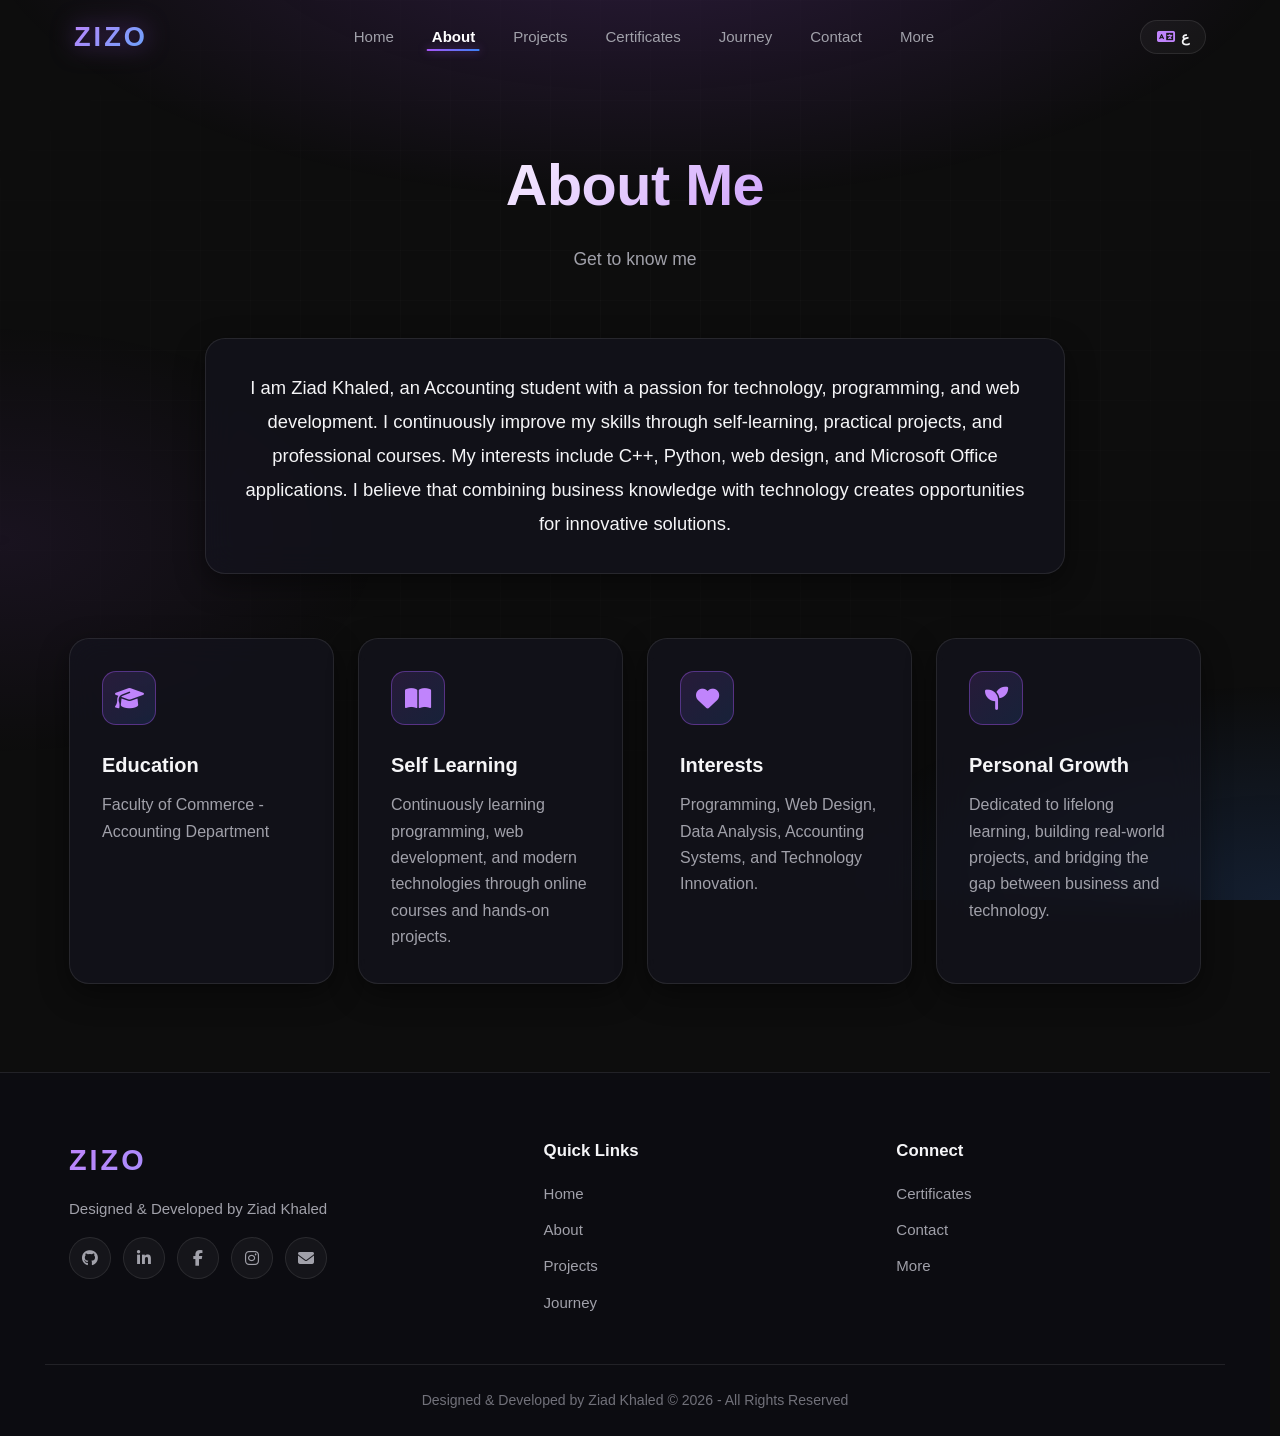
==== commit 28caa810: "Add files via upload" ====
--- a/about.html
+++ b/about.html
@@ -6,11 +6,52 @@
   <meta name="description" content="About Ziad Khaled - Accounting student passionate about technology, programming, and web development.">
   <meta name="author" content="Ziad Khaled">
   <meta name="theme-color" content="#0D0D0D">
+  <meta property="og:title" content="ZIZO | About - Ziad Khaled">
+  <meta property="og:description" content="About Ziad Khaled - Accounting student passionate about technology, programming, and web development.">
+  <meta property="og:type" content="website">
+  <meta property="og:url" content="https://ziadx6.github.io/zizo/about.html">
+  <meta property="og:site_name" content="ZIZO | Ziad Khaled">
+  <meta property="og:image" content="https://ziadx6.github.io/zizo/assets/og-preview.jpg">
+  <meta property="og:image:type" content="image/jpeg">
+  <meta property="og:image:width" content="936">
+  <meta property="og:image:height" content="1024">
+  <meta name="twitter:card" content="summary_large_image">
+  <meta name="twitter:title" content="ZIZO | About - Ziad Khaled">
+  <meta name="twitter:description" content="About Ziad Khaled - Accounting student passionate about technology, programming, and web development.">
+  <meta name="twitter:image" content="https://ziadx6.github.io/zizo/assets/og-preview.jpg">
   <title>ZIZO | About</title>
+  
+  <!-- Immediate Pre-Render Direction Init (Eliminates RTL/LTR FOUC and scrollbar edge jumping) -->
+  <script>
+    (function(){
+      try {
+        var l = localStorage.getItem('zizo_lang');
+        if (l === 'ar') {
+          document.documentElement.setAttribute('dir', 'rtl');
+          document.documentElement.setAttribute('lang', 'ar');
+        } else {
+          document.documentElement.setAttribute('dir', 'ltr');
+          document.documentElement.setAttribute('lang', 'en');
+        }
+      } catch(e) {}
+    })();
+  </script>
+
+  <!-- Security Headers & Content Security Policy -->
+  <meta http-equiv="Content-Security-Policy" content="default-src 'self'; script-src 'self' 'unsafe-inline' https://cdnjs.cloudflare.com https://cdn.jsdelivr.net; style-src 'self' 'unsafe-inline' https://fonts.googleapis.com https://cdnjs.cloudflare.com; font-src 'self' https://fonts.gstatic.com https://cdnjs.cloudflare.com; img-src 'self' data:; connect-src 'self' https://api.web3forms.com; object-src 'none'; base-uri 'self'; form-action 'self' https://api.web3forms.com;">
+  <meta http-equiv="X-Content-Type-Options" content="nosniff">
+  <meta http-equiv="X-Frame-Options" content="DENY">
+  <meta name="referrer" content="strict-origin-when-cross-origin">
+  <meta http-equiv="Permissions-Policy" content="camera=(), microphone=(), geolocation=(), payment=()">
+
+  <!-- Preconnect and Fonts -->
   <link rel="preconnect" href="https://fonts.googleapis.com">
   <link rel="preconnect" href="https://fonts.gstatic.com" crossorigin>
-  <link href="https://fonts.googleapis.com/css2?family=Inter:wght@400;500;600;700;800&family=Space+Grotesk:wght@500;600;700;800&family=Cairo:wght@400;600;700;800&display=swap" rel="stylesheet">
+  <link rel="stylesheet" href="https://fonts.googleapis.com/css2?family=Inter:wght@400;500;600;700;800&family=Space+Grotesk:wght@500;600;700;800&family=Cairo:wght@400;600;700;800&display=swap">
+  
+  <!-- FontAwesome -->
   <link rel="stylesheet" href="https://cdnjs.cloudflare.com/ajax/libs/font-awesome/6.5.1/css/all.min.css">
+
   <link rel="stylesheet" href="css/style.css">
   <link rel="stylesheet" href="css/animations.css">
   <link rel="stylesheet" href="css/responsive.css">
@@ -76,9 +117,10 @@
         <div class="logo">ZIZO</div>
         <p data-i18n="footer.designedBy">Designed &amp; Developed by Ziad Khaled</p>
         <div class="footer-social" style="margin-top:16px">
-          <a href="https://github.com/ziadx6" target="_blank" rel="noopener" aria-label="GitHub"><i class="fa-brands fa-github"></i></a>
-          <a href="https://www.linkedin.com/in/ziad-khalid-x6" target="_blank" rel="noopener" aria-label="LinkedIn"><i class="fa-brands fa-linkedin-in"></i></a>
-          <a href="https://www.facebook.com/Ziad.x6" target="_blank" rel="noopener" aria-label="Facebook"><i class="fa-brands fa-facebook-f"></i></a>
+          <a href="https://github.com/ziadx6" target="_blank" rel="noopener noreferrer" aria-label="GitHub"><i class="fa-brands fa-github"></i></a>
+          <a href="https://www.linkedin.com/in/ziad-khalid-x6" target="_blank" rel="noopener noreferrer" aria-label="LinkedIn"><i class="fa-brands fa-linkedin-in"></i></a>
+          <a href="https://www.facebook.com/Ziad.x6" target="_blank" rel="noopener noreferrer" aria-label="Facebook"><i class="fa-brands fa-facebook-f"></i></a>
+          <a href="https://www.instagram.com/ziad.x6" target="_blank" rel="noopener noreferrer" aria-label="Instagram"><i class="fa-brands fa-instagram"></i></a>
           <a href="mailto:ziad.khalid.x6@gmail.com" aria-label="Email"><i class="fa-solid fa-envelope"></i></a>
         </div>
       </div>
@@ -105,10 +147,16 @@
     </div>
   </footer>
 
-  <script src="js/storage.js"></script>
-  <script src="js/translations.js"></script>
-  <script src="js/language.js"></script>
-  <script src="js/main.js"></script>
-  <script>document.getElementById('year').textContent = new Date().getFullYear();</script>
+  <script src="js/security.js" defer></script>
+  <script src="js/storage.js" defer></script>
+  <script src="js/translations.js" defer></script>
+  <script src="js/language.js" defer></script>
+  <script src="js/main.js" defer></script>
+  <script>
+    document.addEventListener('DOMContentLoaded', () => {
+      const yearEl = document.getElementById('year');
+      if (yearEl) yearEl.textContent = new Date().getFullYear();
+    });
+  </script>
 </body>
 </html>
--- a/css/style.css
+++ b/css/style.css
@@ -66,6 +66,10 @@
 html {
   scroll-behavior: smooth;
   -webkit-text-size-adjust: 100%;
+  scrollbar-width: thin;
+  scrollbar-color: rgba(168, 85, 247, 0.4) var(--bg);
+  scrollbar-gutter: stable;
+  overflow-x: clip;
 }
 
 body {
@@ -73,9 +77,13 @@
   background: var(--bg);
   color: var(--text);
   line-height: 1.65;
-  overflow-x: hidden;
+  overflow-x: clip;
+  width: 100%;
   min-height: 100vh;
   position: relative;
+  -webkit-font-smoothing: antialiased;
+  -moz-osx-font-smoothing: grayscale;
+  text-rendering: optimizeLegibility;
 }
 
 body.no-scroll {
@@ -89,9 +97,10 @@
   background:
     radial-gradient(ellipse 80% 50% at 50% -10%, rgba(168, 85, 247, 0.2), transparent 65%),
     radial-gradient(ellipse 60% 40% at 100% 100%, rgba(59, 130, 246, 0.15), transparent 60%),
-    radial-gradient(ellipse 50% 40% at 0% 60%, rgba(168, 85, 247, 0.1), transparent 60%);
+    radial-gradient(ellipse 50% 40% at 0% 60%, rgba(168, 85, 247, 0.08), transparent 60%);
   z-index: -2;
   pointer-events: none;
+  transform: translateZ(0);
 }
 
 body::after {
@@ -105,6 +114,8 @@
   z-index: -1;
   pointer-events: none;
   mask-image: radial-gradient(ellipse 100% 80% at 50% 40%, black, transparent 80%);
+  -webkit-mask-image: radial-gradient(ellipse 100% 80% at 50% 40%, black, transparent 80%);
+  transform: translateZ(0);
 }
 
 /* ============ REUSABLE CONTAINER ============ */
@@ -147,7 +158,8 @@
 }
 
 ::-webkit-scrollbar {
-  width: 10px;
+  width: 8px;
+  height: 8px;
 }
 
 ::-webkit-scrollbar-track {
@@ -155,8 +167,14 @@
 }
 
 ::-webkit-scrollbar-thumb {
-  background: linear-gradient(var(--purple), var(--blue));
-  border-radius: 10px;
+  background: rgba(168, 85, 247, 0.35);
+  border-radius: 99px;
+  border: 2px solid var(--bg);
+  transition: background var(--transition);
+}
+
+::-webkit-scrollbar-thumb:hover {
+  background: var(--purple-bright);
 }
 
 /* ============ LOADING SCREEN ============ */
@@ -209,7 +227,9 @@
 
 .loading-bar-fill {
   height: 100%;
-  width: 0;
+  width: 100%;
+  transform-origin: left;
+  transform: scaleX(0);
   background: linear-gradient(90deg, var(--purple), var(--blue));
   border-radius: 99px;
   animation: loadFill 1.6s ease-in-out forwards;
@@ -285,8 +305,10 @@
 }
 
 .intro-underline {
-  width: 0;
+  width: min(340px, 80%);
   height: 3px;
+  transform-origin: center;
+  transform: scaleX(0);
   background: linear-gradient(90deg, var(--purple), var(--blue));
   border-radius: 99px;
   box-shadow: 0 0 16px var(--purple-glow);
@@ -436,13 +458,14 @@
   position: absolute;
   bottom: 2px;
   left: 50%;
-  transform: translateX(-50%);
-  width: 0;
+  transform: translateX(-50%) scaleX(0);
+  width: 70%;
   height: 2px;
   background: linear-gradient(90deg, var(--purple), var(--blue));
   border-radius: 99px;
-  transition: width var(--transition);
+  transition: transform var(--transition);
   box-shadow: 0 0 8px var(--purple-glow);
+  transform-origin: center;
 }
 
 .nav-links a:hover {
@@ -451,7 +474,7 @@
 
 .nav-links a:hover::after,
 .nav-links a.active::after {
-  width: 70%;
+  transform: translateX(-50%) scaleX(1);
 }
 
 .nav-links a.active {
@@ -708,10 +731,12 @@
   animation: float 5s ease-in-out infinite;
   transition: transform 0.4s cubic-bezier(0.34, 1.56, 0.64, 1), box-shadow 0.4s ease;
   z-index: 2;
+  transform: translateZ(0);
+  will-change: transform;
 }
 
 .hero-profile:hover {
-  transform: translateY(-8px) scale(1.02);
+  transform: translate3d(0, -8px, 0) scale(1.02);
   box-shadow: 0 0 70px rgba(168, 85, 247, 0.6), 0 0 40px rgba(59, 130, 246, 0.4), 0 25px 60px rgba(0, 0, 0, 0.7);
 }
 
@@ -727,6 +752,7 @@
   animation: borderRotate 12s linear infinite;
   pointer-events: none;
   opacity: 0.85;
+  will-change: transform;
 }
 
 .hero-profile img {
@@ -749,6 +775,8 @@
   filter: blur(50px);
   z-index: 1;
   pointer-events: none;
+  transform: translateZ(0);
+  will-change: transform;
 }
 
 .hero-orb.one {
@@ -839,6 +867,8 @@
   padding: var(--space-6) var(--space-3);
   max-width: var(--max-w);
   margin: 0 auto;
+  content-visibility: auto;
+  contain-intrinsic-size: 0 450px;
 }
 
 .section-head {
@@ -1388,7 +1418,7 @@
   position: absolute;
   top: 0;
   bottom: 0;
-  left: 50%;
+  inset-inline-start: 50%;
   transform: translateX(-50%);
   width: 3px;
   background: linear-gradient(180deg, transparent, var(--purple), var(--blue), transparent);
@@ -1397,7 +1427,7 @@
 }
 
 [dir="rtl"] .timeline::before {
-  left: 50%;
+  transform: translateX(50%);
 }
 
 .tl-item {
@@ -1529,6 +1559,7 @@
 .contact-item .icon.github { color: #fff; }
 .contact-item .icon.linkedin { color: #0A66C2; }
 .contact-item .icon.facebook { color: #1877F2; }
+.contact-item .icon.instagram { color: #E4405F; }
 
 .contact-item .meta span {
   display: block;
@@ -1756,6 +1787,8 @@
   background: rgba(13, 13, 20, 0.7);
   backdrop-filter: blur(16px);
   -webkit-backdrop-filter: blur(16px);
+  content-visibility: auto;
+  contain-intrinsic-size: 0 250px;
 }
 
 .footer-inner {
@@ -1847,18 +1880,18 @@
 /* ============ SCROLL REVEAL ============ */
 .reveal {
   opacity: 0;
-  transform: translateY(28px);
-  transition: opacity 0.7s cubic-bezier(0.16, 1, 0.3, 1), transform 0.7s cubic-bezier(0.16, 1, 0.3, 1);
+  transform: translate3d(0, 20px, 0);
+  transition: opacity 0.5s cubic-bezier(0.16, 1, 0.3, 1), transform 0.5s cubic-bezier(0.16, 1, 0.3, 1);
 }
 
 .reveal.visible {
   opacity: 1;
-  transform: translateY(0);
+  transform: translate3d(0, 0, 0);
 }
 
 /* ============ PAGE TRANSITION ============ */
 .page-fade {
-  animation: pageFadeIn 0.6s ease;
+  animation: pageFadeIn 0.2s ease-out;
 }
 
 /* ============ TOAST NOTIFICATIONS ============ */
@@ -1942,4 +1975,323 @@
 .toast.loading::before {
   background: #3b82f6;
   box-shadow: 0 0 15px #3b82f6;
+}
+
+/* ============ NAVIGATION PROGRESS BAR ============ */
+.nav-progress-bar {
+  position: fixed;
+  top: 0;
+  left: 0;
+  height: 3px;
+  width: 0%;
+  z-index: 100000;
+  background: linear-gradient(90deg, var(--purple), var(--blue), var(--purple-bright));
+  box-shadow: 0 0 12px var(--purple-glow);
+  pointer-events: none;
+  opacity: 0;
+  transition: width 0.2s cubic-bezier(0.22, 1, 0.36, 1), opacity 0.16s ease;
+}
+
+.nav-progress-bar.active {
+  opacity: 1;
+  width: 78%;
+}
+
+.nav-progress-bar.done {
+  opacity: 1;
+  width: 100%;
+}
+
+/* ============ MOBILE DOCK, FOG & EDGE TRANSITIONS (60fps GPU-ONLY) ============ */
+main,
+.footer {
+  transition: transform 0.2s cubic-bezier(0.22, 1, 0.36, 1), opacity 0.18s ease;
+}
+
+body.leaving-next main,
+body.leaving-next .footer {
+  opacity: 0.25;
+  transform: translate3d(0, -16px, 0) scale(0.98);
+}
+
+body.leaving-prev main,
+body.leaving-prev .footer {
+  opacity: 0.25;
+  transform: translate3d(0, 16px, 0) scale(0.98);
+}
+
+body.page-enter-next main {
+  animation: pageEnterNext 0.32s cubic-bezier(0.22, 1, 0.36, 1) both;
+}
+
+body.page-enter-prev main {
+  animation: pageEnterPrev 0.32s cubic-bezier(0.22, 1, 0.36, 1) both;
+}
+
+.page-fog-curtain {
+  position: fixed;
+  inset: 0;
+  z-index: 99990;
+  pointer-events: none;
+  display: flex;
+  align-items: center;
+  justify-content: center;
+  opacity: 0;
+  transform: scale(1.03);
+  background:
+    radial-gradient(ellipse 75% 60% at 25% 30%, rgba(168, 85, 247, 0.36), transparent 62%),
+    radial-gradient(ellipse 70% 55% at 75% 70%, rgba(59, 130, 246, 0.3), transparent 62%),
+    radial-gradient(circle at 50% 50%, rgba(16, 16, 28, 0.84), rgba(10, 10, 16, 0.94) 75%);
+  transition: opacity 0.16s ease, transform 0.18s cubic-bezier(0.22, 1, 0.36, 1);
+}
+
+.page-fog-curtain.active {
+  opacity: 1;
+  transform: scale(1);
+}
+
+.page-fog-curtain.arriving {
+  animation: fogClear 0.36s cubic-bezier(0.22, 1, 0.36, 1) forwards;
+}
+
+.page-fog-badge {
+  display: inline-flex;
+  align-items: center;
+  gap: 10px;
+  padding: 12px 24px;
+  border-radius: 999px;
+  background: rgba(18, 18, 30, 0.86);
+  border: 1px solid rgba(168, 85, 247, 0.5);
+  box-shadow: 0 18px 46px rgba(0, 0, 0, 0.6), 0 0 32px rgba(168, 85, 247, 0.35);
+  color: #fff;
+  font-size: 1rem;
+  font-weight: 700;
+  transform: translateY(10px) scale(0.94);
+  opacity: 0;
+  transition: transform 0.26s cubic-bezier(0.22, 1, 0.36, 1), opacity 0.22s ease;
+}
+
+.page-fog-curtain.active .page-fog-badge {
+  transform: translateY(0) scale(1);
+  opacity: 1;
+}
+
+.page-fog-badge i {
+  color: var(--purple-bright);
+  filter: drop-shadow(0 0 8px var(--purple-glow));
+}
+
+.page-arrival-glow {
+  position: fixed;
+  top: 0;
+  left: 0;
+  right: 0;
+  height: 3px;
+  z-index: 100001;
+  background: linear-gradient(90deg, transparent, var(--purple), var(--blue-bright), var(--purple-bright), transparent);
+  box-shadow: 0 0 18px var(--purple-glow);
+  transform-origin: center;
+  pointer-events: none;
+  animation: arrivalSweep 0.65s cubic-bezier(0.22, 1, 0.36, 1) forwards;
+}
+
+.edge-nav-pill {
+  position: fixed;
+  left: 50%;
+  transform: translateX(-50%) translateY(18px) scale(0.95);
+  z-index: 960;
+  display: flex;
+  flex-direction: column;
+  align-items: center;
+  gap: 7px;
+  min-width: 235px;
+  max-width: calc(100vw - 28px);
+  padding: 11px 20px;
+  border-radius: 999px;
+  background: rgba(14, 14, 24, 0.94);
+  backdrop-filter: blur(20px);
+  -webkit-backdrop-filter: blur(20px);
+  border: 1px solid rgba(168, 85, 247, 0.45);
+  box-shadow: 0 14px 38px rgba(0, 0, 0, 0.6), 0 0 26px rgba(168, 85, 247, 0.28);
+  color: var(--text);
+  font-size: 0.9rem;
+  font-weight: 700;
+  pointer-events: none;
+  opacity: 0;
+  transition: opacity 0.2s ease, transform 0.22s cubic-bezier(0.22, 1, 0.36, 1), border-color 0.2s ease, box-shadow 0.2s ease;
+}
+
+.edge-nav-pill.pos-bottom {
+  bottom: calc(82px + env(safe-area-inset-bottom, 0px));
+}
+
+.edge-nav-pill.pos-top {
+  top: calc(var(--header-h) + 14px);
+  transform: translateX(-50%) translateY(-18px) scale(0.95);
+}
+
+.edge-nav-pill.visible {
+  opacity: 1;
+  transform: translateX(-50%) translateY(0) scale(1);
+}
+
+.edge-nav-pill.ready {
+  border-color: var(--purple-bright);
+  box-shadow: 0 14px 40px rgba(0, 0, 0, 0.65), 0 0 34px rgba(168, 85, 247, 0.58);
+}
+
+.edge-nav-pill-row {
+  display: flex;
+  align-items: center;
+  gap: 9px;
+  white-space: nowrap;
+}
+
+.edge-nav-pill-row i {
+  color: var(--purple-bright);
+  transition: transform 0.22s ease, color 0.22s ease;
+}
+
+.edge-nav-pill.ready .edge-nav-pill-row i {
+  transform: scale(1.22);
+  color: #fff;
+}
+
+.edge-nav-progress {
+  width: 100%;
+  height: 3.5px;
+  border-radius: 999px;
+  background: rgba(255, 255, 255, 0.12);
+  overflow: hidden;
+}
+
+.edge-nav-progress-fill {
+  width: 0%;
+  height: 100%;
+  border-radius: 999px;
+  background: linear-gradient(90deg, var(--purple), var(--blue-bright), var(--purple-bright));
+  box-shadow: 0 0 10px var(--purple-glow);
+  transition: width 0.1s ease-out;
+}
+
+/* Floating Mobile Bottom Dock (<= 960px) */
+.mobile-bottom-dock {
+  display: none;
+  position: fixed;
+  left: 50%;
+  bottom: calc(14px + env(safe-area-inset-bottom, 0px));
+  transform: translateX(-50%);
+  z-index: 940;
+  width: min(440px, calc(100vw - 20px));
+  padding: 6px;
+  border-radius: 999px;
+  background: rgba(15, 15, 24, 0.9);
+  backdrop-filter: blur(22px);
+  -webkit-backdrop-filter: blur(22px);
+  border: 1px solid rgba(168, 85, 247, 0.34);
+  box-shadow: 0 14px 38px rgba(0, 0, 0, 0.58), 0 0 24px rgba(168, 85, 247, 0.18);
+  align-items: center;
+  justify-content: space-between;
+  gap: 6px;
+  transition: opacity 0.22s ease, transform 0.22s ease;
+}
+
+.mobile-bottom-dock.dock-hidden {
+  opacity: 0;
+  pointer-events: none;
+  transform: translateX(-50%) translateY(20px);
+}
+
+.dock-btn {
+  display: inline-flex;
+  align-items: center;
+  justify-content: center;
+  gap: 6px;
+  height: 40px;
+  padding: 0 14px;
+  border-radius: 999px;
+  font-size: 0.84rem;
+  font-weight: 600;
+  color: var(--text);
+  background: rgba(255, 255, 255, 0.05);
+  border: 1px solid rgba(255, 255, 255, 0.08);
+  transition: background var(--transition), border-color var(--transition), transform var(--transition), box-shadow var(--transition);
+  white-space: nowrap;
+  max-width: 38%;
+  overflow: hidden;
+  text-overflow: ellipsis;
+}
+
+.dock-btn span {
+  overflow: hidden;
+  text-overflow: ellipsis;
+}
+
+.dock-btn.primary {
+  background: linear-gradient(135deg, rgba(168, 85, 247, 0.28), rgba(59, 130, 246, 0.24));
+  border-color: rgba(168, 85, 247, 0.5);
+  box-shadow: 0 0 14px rgba(168, 85, 247, 0.18);
+}
+
+.dock-btn:active {
+  transform: scale(0.95);
+}
+
+.dock-btn.disabled {
+  opacity: 0.35;
+  pointer-events: none;
+}
+
+.dock-center {
+  display: flex;
+  flex-direction: column;
+  align-items: center;
+  justify-content: center;
+  gap: 3px;
+  padding: 4px 10px;
+  border-radius: 999px;
+  color: var(--text);
+  min-width: 0;
+  flex: 1;
+  cursor: pointer;
+}
+
+.dock-current {
+  font-size: 0.8rem;
+  font-weight: 700;
+  color: var(--purple-bright);
+  white-space: nowrap;
+  overflow: hidden;
+  text-overflow: ellipsis;
+  max-width: 100%;
+}
+
+.dock-dots {
+  display: flex;
+  align-items: center;
+  gap: 4px;
+}
+
+.dock-dot {
+  width: 5px;
+  height: 5px;
+  border-radius: 50%;
+  background: rgba(255, 255, 255, 0.22);
+  transition: width 0.22s ease, background 0.22s ease;
+}
+
+.dock-dot.active {
+  width: 14px;
+  border-radius: 999px;
+  background: linear-gradient(90deg, var(--purple), var(--blue));
+}
+
+@media (max-width: 960px) {
+  .mobile-bottom-dock {
+    display: flex;
+  }
+
+  .footer {
+    padding-bottom: calc(88px + env(safe-area-inset-bottom, 0px));
+  }
 }
--- a/css/animations.css
+++ b/css/animations.css
@@ -1,9 +1,9 @@
-/* ============ MODERN CSS ANIMATIONS ============ */
+/* ============ MODERN GPU-ACCELERATED CSS ANIMATIONS ============ */
 
 @keyframes loadFill {
-  0% { width: 0; }
-  50% { width: 70%; }
-  100% { width: 100%; }
+  0% { transform: scaleX(0); }
+  50% { transform: scaleX(0.7); }
+  100% { transform: scaleX(1); }
 }
 
 @keyframes pulseGlow {
@@ -17,8 +17,8 @@
 }
 
 @keyframes float {
-  0%, 100% { transform: translateY(0); }
-  50% { transform: translateY(-12px); }
+  0%, 100% { transform: translate3d(0, 0, 0); }
+  50% { transform: translate3d(0, -12px, 0); }
 }
 
 @keyframes spin {
@@ -32,17 +32,18 @@
 }
 
 @keyframes underlineGrow {
-  to { width: 80%; max-width: 340px; }
+  from { transform: scaleX(0); }
+  to { transform: scaleX(1); }
 }
 
 @keyframes fadeInUp {
   from {
     opacity: 0;
-    transform: translateY(24px);
+    transform: translate3d(0, 24px, 0);
   }
   to {
     opacity: 1;
-    transform: translateY(0);
+    transform: translate3d(0, 0, 0);
   }
 }
 
@@ -52,13 +53,61 @@
 }
 
 @keyframes pageFadeIn {
-  from { opacity: 0; transform: translateY(14px); }
-  to { opacity: 1; transform: translateY(0); }
+  from { opacity: 0; }
+  to { opacity: 1; }
+}
+
+@keyframes pageEnterNext {
+  from {
+    opacity: 0;
+    transform: translate3d(0, 22px, 0) scale(0.982);
+  }
+  to {
+    opacity: 1;
+    transform: translate3d(0, 0, 0) scale(1);
+  }
+}
+
+@keyframes pageEnterPrev {
+  from {
+    opacity: 0;
+    transform: translate3d(0, -22px, 0) scale(0.982);
+  }
+  to {
+    opacity: 1;
+    transform: translate3d(0, 0, 0) scale(1);
+  }
+}
+
+@keyframes fogClear {
+  0% {
+    opacity: 0.94;
+    transform: scale(1);
+  }
+  100% {
+    opacity: 0;
+    transform: scale(1.04);
+  }
+}
+
+@keyframes arrivalSweep {
+  0% {
+    opacity: 0.95;
+    transform: scaleX(0.15);
+  }
+  60% {
+    opacity: 1;
+    transform: scaleX(1);
+  }
+  100% {
+    opacity: 0;
+    transform: scaleX(1);
+  }
 }
 
 @keyframes slideUp {
-  from { opacity: 0; transform: translateY(30px); }
-  to { opacity: 1; transform: translateY(0); }
+  from { opacity: 0; transform: translate3d(0, 30px, 0); }
+  to { opacity: 1; transform: translate3d(0, 0, 0); }
 }
 
 @keyframes glowPulse {
@@ -81,19 +130,19 @@
 
 @keyframes heroOrbFloat1 {
   0%, 100% {
-    transform: translate(0, 0) scale(1);
+    transform: translate3d(0, 0, 0) scale(1);
   }
   50% {
-    transform: translate(25px, -20px) scale(1.12);
+    transform: translate3d(25px, -20px, 0) scale(1.12);
   }
 }
 
 @keyframes heroOrbFloat2 {
   0%, 100% {
-    transform: translate(0, 0) scale(1);
+    transform: translate3d(0, 0, 0) scale(1);
   }
   50% {
-    transform: translate(-20px, 20px) scale(1.15);
+    transform: translate3d(-20px, 20px, 0) scale(1.15);
   }
 }
 
--- a/css/responsive.css
+++ b/css/responsive.css
@@ -4,13 +4,13 @@
 
 /* --- Safe Area & Global Overflow Handling --- */
 html, body {
-  overflow-x: hidden;
+  overflow-x: clip;
   max-width: 100%;
   width: 100%;
 }
 
 main {
-  overflow-x: hidden;
+  overflow-x: clip;
   max-width: 100%;
   width: 100%;
 }
@@ -291,6 +291,7 @@
     --space-5: 32px;
     --space-6: 44px;
     --space-7: 56px;
+    --glass-blur: 8px;
   }
 
   /* Prevent auto-zoom on input focus in iOS */
@@ -500,14 +501,16 @@
   }
 
   .timeline::before {
-    left: 20px !important;
-    right: auto !important;
+    inset-inline-start: 20px !important;
+    inset-inline-end: auto !important;
+    left: auto;
+    right: auto;
     transform: none !important;
   }
 
   [dir="rtl"] .timeline::before {
-    left: auto !important;
-    right: 20px !important;
+    inset-inline-start: 20px !important;
+    inset-inline-end: auto !important;
     transform: none !important;
   }
 
